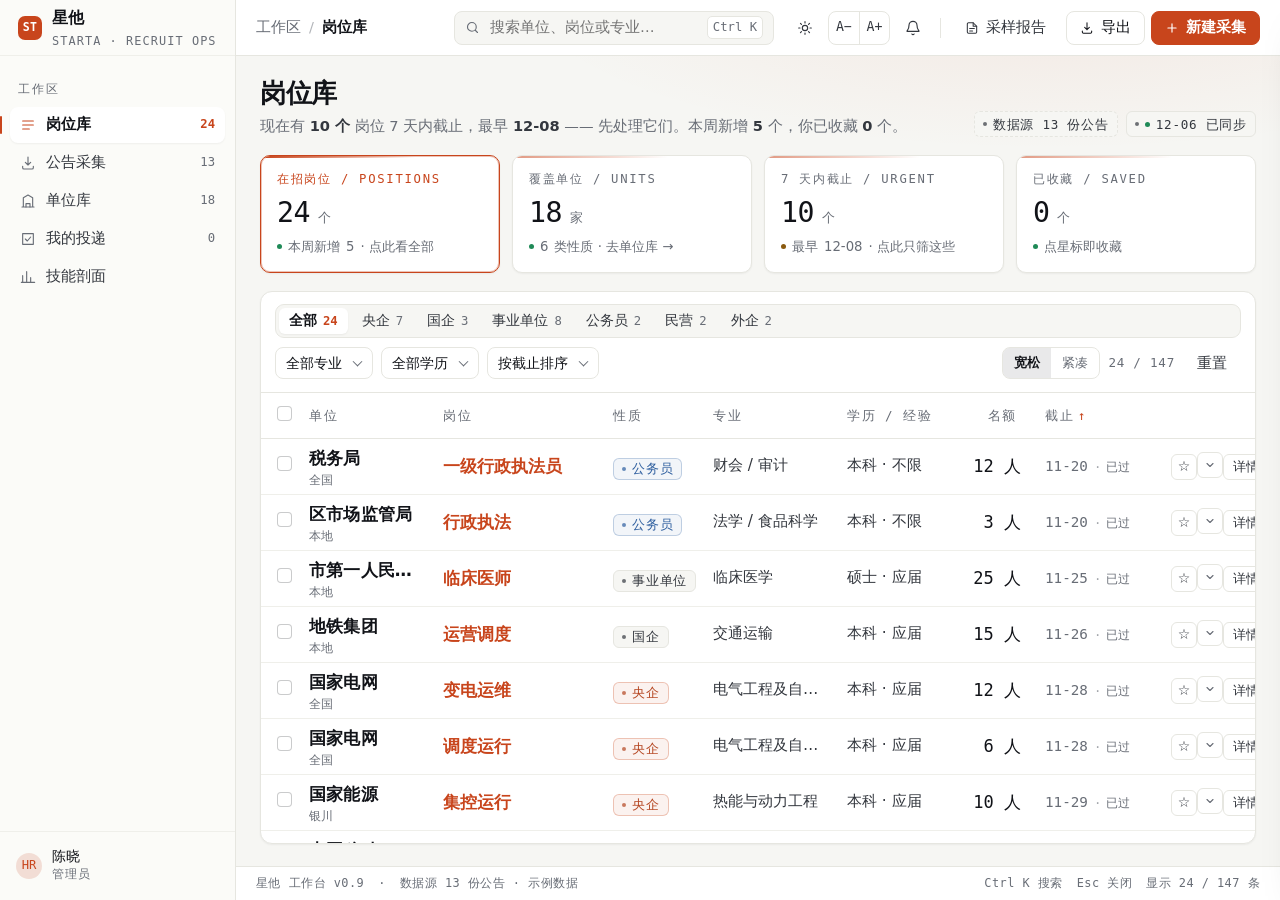
==== app/index.html @ 852e904a "修复入口：报告↔工作台互链、README 入口表与复现路径，重导 PDF" ====
<!doctype html>
<html lang="zh-CN" data-theme="light">
<head>
<meta charset="utf-8">
<meta name="viewport" content="width=device-width, initial-scale=1">
<title>星他 · 招聘工作台</title>
<link rel="stylesheet" href="assets/styles.css">
</head>
<body>
<div class="app">

  <!-- ============ 侧边栏 ============ -->
  <aside class="rail">
    <div class="logo">
      <span class="mark">ST</span>
      <div><b>星他</b><small>STARTA · RECRUIT OPS</small></div>
    </div>
    <div class="rail-scroll">
      <div class="rail-sec">工作区</div>
      <nav class="navi" aria-label="主导航">
        <a href="#" data-view="lib" data-nav="岗位库" aria-label="岗位库" aria-current="page"><svg width="16" height="16" viewBox="0 0 24 24" fill="none" stroke="currentColor" stroke-width="1.7" stroke-linecap="round" stroke-linejoin="round"><path d="M4 6h16M4 12h16M4 18h10"/></svg><span>岗位库</span><span class="ct" id="ctJobs">24</span></a>
        <a href="#" data-view="collect" data-nav="公告采集" aria-label="公告采集"><svg width="16" height="16" viewBox="0 0 24 24" fill="none" stroke="currentColor" stroke-width="1.7" stroke-linecap="round" stroke-linejoin="round"><path d="M12 3v12m0 0 4-4m-4 4-4-4"/><path d="M4 17v2a2 2 0 0 0 2 2h12a2 2 0 0 0 2-2v-2"/></svg><span>公告采集</span><span class="ct" id="ctNotices">13</span></a>
        <a href="#" data-view="units" data-nav="单位库" aria-label="单位库"><svg width="16" height="16" viewBox="0 0 24 24" fill="none" stroke="currentColor" stroke-width="1.7" stroke-linecap="round" stroke-linejoin="round"><path d="M3 21h18M5 21V7l7-4 7 4v14"/><path d="M9 21v-5h6v5"/></svg><span>单位库</span><span class="ct" id="ctUnits">18</span></a>
        <a href="#" data-view="mine" data-nav="我的投递" aria-label="我的投递"><svg width="16" height="16" viewBox="0 0 24 24" fill="none" stroke="currentColor" stroke-width="1.7" stroke-linecap="round" stroke-linejoin="round"><path d="M4 4h16v16H4z"/><path d="m8 12 3 3 5-6"/></svg><span>我的投递</span><span class="ct" id="ctMine">0</span></a>
        <a href="#" data-view="skill" data-nav="技能剖面" aria-label="技能剖面"><svg width="16" height="16" viewBox="0 0 24 24" fill="none" stroke="currentColor" stroke-width="1.7" stroke-linecap="round" stroke-linejoin="round"><path d="M4 20V10M10 20V4M16 20v-7M22 20H2"/></svg><span>技能剖面</span></a>
      </nav>
          </div>
    <div class="rail-foot">
      <div class="user">
        <span class="av">HR</span>
        <div><div class="nm">陈晓</div><div class="rl">管理员</div></div>
      </div>
    </div>
  </aside>

  <!-- ============ 顶栏 ============ -->
  <header class="topbar">
    <div class="crumb"><span>工作区</span><i>/</i><b>岗位库</b></div>
    <label class="search">
      <svg width="15" height="15" viewBox="0 0 24 24" fill="none" stroke="currentColor" stroke-width="1.8" stroke-linecap="round"><circle cx="11" cy="11" r="7"/><path d="m20 20-3.6-3.6"/></svg>
      <input id="q" type="search" placeholder="搜索单位、岗位或专业…" aria-label="搜索单位、岗位或专业" autocomplete="off">
      <kbd>Ctrl K</kbd>
    </label>
    <div class="actions">
      <button class="icobtn" id="themeBtn" aria-pressed="false" title="切换明暗" aria-label="切换明暗">
        <svg class="i-sun" width="16" height="16" viewBox="0 0 24 24" fill="none" stroke="currentColor" stroke-width="1.7" stroke-linecap="round"><circle cx="12" cy="12" r="4"/><path d="M12 2.5v2M12 19.5v2M2.5 12h2M19.5 12h2M5.2 5.2l1.5 1.5M17.3 17.3l1.5 1.5M18.8 5.2l-1.5 1.5M6.7 17.3l-1.5 1.5"/></svg>
      </button>
      <span class="fsgrp" role="group" aria-label="字号">
        <button class="icobtn" id="fsMinus" title="缩小字号" aria-label="缩小字号">A−</button>
        <button class="icobtn" id="fsPlus" title="放大字号" aria-label="放大字号">A+</button>
      </span>
      <button class="icobtn" id="bellBtn" title="通知（示例）" aria-label="通知">
        <svg width="16" height="16" viewBox="0 0 24 24" fill="none" stroke="currentColor" stroke-width="1.7" stroke-linecap="round" stroke-linejoin="round"><path d="M18 8a6 6 0 1 0-12 0c0 7-3 7-3 9h18c0-2-3-2-3-9"/><path d="M10.3 21a2 2 0 0 0 3.4 0"/></svg>
      </button>
      <span class="divider"></span>
      <a class="btn ghost report-link" href="https://mikuascendlog.com/position-strata/" target="_blank" rel="noopener" title="看线上采样报告">
        <svg width="14" height="14" viewBox="0 0 24 24" fill="none" stroke="currentColor" stroke-width="1.8" stroke-linecap="round" stroke-linejoin="round"><path d="M14 3H6a2 2 0 0 0-2 2v14a2 2 0 0 0 2 2h12a2 2 0 0 0 2-2V9z"/><path d="M14 3v6h6"/><path d="M8 13h8M8 17h5"/></svg>
        <span class="rl-full">采样报告</span>
      </a>
      <button class="btn" id="exportBtn"><svg width="14" height="14" viewBox="0 0 24 24" fill="none" stroke="currentColor" stroke-width="1.8" stroke-linecap="round" stroke-linejoin="round"><path d="M12 3v12m0 0 4-4m-4 4-4-4"/><path d="M4 17v2a2 2 0 0 0 2 2h12a2 2 0 0 0 2-2v-2"/></svg>导出</button>
      <button class="btn primary" id="newBtn"><svg width="14" height="14" viewBox="0 0 24 24" fill="none" stroke="currentColor" stroke-width="2" stroke-linecap="round"><path d="M12 5v14M5 12h14"/></svg>新建采集</button>
    </div>
  </header>

  <!-- ============ 主区 ============ -->
  <main class="main">
    <div class="page" id="view-lib">
      <div class="page-head">
        <div>
          <h1>岗位库</h1>
          <p class="sub">从 <b>13 份公告</b> 拆出的 <b>24 个在招岗位</b>，全库共 <b>147</b> 个，按单位性质、专业、学历分好类——找得到，才投得了。</p>
        </div>
        <div class="right">
          <span class="tag" style="height:26px;border-style:dashed">数据源 13 份公告</span>
          <span class="tag" style="height:26px"><span class="dot"></span>示例数据</span>
        </div>
      </div>

      <section class="kpis" aria-label="关键指标（可点，点了就筛）">
        <div class="kpi" role="button" tabindex="0" data-quick="all" aria-pressed="true" aria-label="全部在招岗位"><div class="lb">在招岗位 / POSITIONS</div><div class="v num"><span id="kpiOpen">24</span><i>个</i></div><div class="ft"><span class="dot"></span>本周新增 <span id="kpiWeekNew">5</span> · 点此看全部</div></div>
        <div class="kpi" role="button" tabindex="0" data-goview="units" aria-label="覆盖单位，跳转单位库"><div class="lb">覆盖单位 / UNITS</div><div class="v num"><span id="kpiUnits">18</span><i>家</i></div><div class="ft"><span class="dot"></span><span id="kpiTypes">6</span> 类性质 · 去单位库 →</div></div>
        <div class="kpi" role="button" tabindex="0" data-quick="urgent" aria-pressed="false" aria-label="只看 7 天内截止的岗位"><div class="lb">7 天内截止 / URGENT</div><div class="v num"><span id="kpiUrgent">3</span><i>个</i></div><div class="ft"><span class="dot warn"></span>最早 <span id="kpiEarliest">10-23</span> · 点此只筛这些</div></div>
        <div class="kpi" role="button" tabindex="0" data-quick="saved" aria-pressed="false" aria-label="只看已收藏的岗位"><div class="lb">已收藏 / SAVED</div><div class="v num"><span id="kpiSaved">0</span><i>个</i></div><div class="ft"><span class="dot"></span>点星标即收藏</div></div>
      </section>

      <section class="panel">
        <div class="toolbar">
          <div class="chips" id="typebar" role="group" aria-label="按单位性质筛选">
            <button class="chip" data-type="全部" aria-pressed="true">全部<span class="ct">24</span></button>
            <button class="chip" data-type="央企" aria-pressed="false">央企<span class="ct">7</span></button>
            <button class="chip" data-type="国企" aria-pressed="false">国企<span class="ct">3</span></button>
            <button class="chip" data-type="事业单位" aria-pressed="false">事业单位<span class="ct">8</span></button>
            <button class="chip" data-type="公务员" aria-pressed="false">公务员<span class="ct">2</span></button>
            <button class="chip" data-type="民营" aria-pressed="false">民营<span class="ct">2</span></button>
            <button class="chip" data-type="外企" aria-pressed="false">外企<span class="ct">2</span></button>
          </div>
          <span class="sel"><select id="major" aria-label="专业方向"></select></span>
          <span class="sel"><select id="edu" aria-label="学历"></select></span>
          <span class="sel"><select id="sort" aria-label="排序">
            <option value="due">按截止排序</option>
            <option value="n">按名额排序</option>
            <option value="unit">按单位排序</option>
          </select></span>
          <div class="sp"></div>
          <span class="density" role="group" aria-label="行密度">
            <button class="dbtn" data-den="loose" aria-pressed="true" title="宽松行高，读起来轻松">宽松</button>
            <button class="dbtn" data-den="tight" aria-pressed="false" title="一屏看更多">紧凑</button>
          </span>
          <span class="meta" id="count">24 / 147</span>
          <button class="btn ghost" id="resetBtn">重置</button>
        </div>

        <div class="bulkbar" id="bulkbar">
          <b id="bulkNum">0</b><span>条已选</span>
          <button class="btn ghost" id="saveSel">批量收藏</button>
          <button class="btn ghost" id="copySel">复制报名入口</button>
          <div class="sp"></div>
          <button class="btn ghost" id="clearSel">取消选择</button>
        </div>

        <div class="tablewrap">
          <table>
            <thead>
              <tr>
                <th style="width:36px"><input type="checkbox" id="checkAll" aria-label="全选"></th>
                <th>单位</th>
                <th style="width:170px">岗位</th>
                <th style="width:100px">性质</th>
                <th>专业</th>
                <th style="width:124px">学历 / 经验</th>
                <th style="width:74px;text-align:right" class="sortable" data-sort="n" tabindex="0" aria-label="按名额排序" aria-sort="none">名额<span class="srt" data-arrow="n"></span></th>
                <th style="width:116px" class="sortable" data-sort="due" tabindex="0" aria-label="按截止日期排序" aria-sort="ascending">截止<span class="srt" data-arrow="due"></span></th>
                <th style="width:132px"></th>
              </tr>
            </thead>
            <tbody id="rows"></tbody>
          </table>
        </div>
      </section>
    </div>

    <!-- ============ 视图二：公告采集 ============ -->
    <div class="page" id="view-collect" hidden>
      <div class="page-head">
        <div>
          <h1>公告采集</h1>
          <p class="sub">粘公告地址 → 抓附件 → 抽岗位表。<b>左选右看</b>，解析完的岗位直接进岗位库。</p>
        </div>
        <div class="right">
          <span class="tag" style="height:26px"><span class="dot"></span>抓取代理正常</span>
          <span class="tag" style="height:26px;border-style:dashed">13 来源 · 12 已解析</span>
        </div>
      </div>

      <div class="collect">
        <section class="panel clist" aria-label="公告来源">
          <div class="toolbar crawlbar">
            <input id="curl" class="urlin" placeholder="粘贴公告地址 https://…" aria-label="公告地址" autocomplete="off">
            <button class="btn primary" id="crawlBtn">采集</button>
          </div>
          <div class="toolbar findbar">
            <label class="search" style="flex:1">
              <svg width="15" height="15" viewBox="0 0 24 24" fill="none" stroke="currentColor" stroke-width="1.8" stroke-linecap="round"><circle cx="11" cy="11" r="7"/><path d="m20 20-3.6-3.6"/></svg>
              <input id="cq" type="search" placeholder="搜索标题或单位…" aria-label="搜索标题或单位" autocomplete="off">
            </label>
            <span class="meta" id="cCount" aria-live="polite">13</span>
          </div>
          <div class="citems" id="citems" role="listbox" aria-label="公告列表"></div>
        </section>

        <section class="panel cinfo" id="cinfo" aria-label="公告详情"></section>
      </div>
    </div>
    <div class="page" id="view-units" hidden>
      <div class="page-head">
        <div>
          <h1>单位库</h1>
          <p class="lede">按单位聚合：一家单位几条在招、什么性质、最新截止。点单位看它的全部岗位。</p>
        </div>
      </div>
      <div class="panel">
        <div class="toolbar">
          <div class="chips" id="unitchips" role="group" aria-label="按性质筛选单位"></div>
          <span class="grow"></span>
          <span class="tnums"><b id="uCount">0</b> 家</span>
        </div>
        <div class="tablewrap"><div class="table u"><div class="thead" id="uhead"></div><div class="rows" id="urows"></div></div></div>
      </div>
    </div>

    <div class="page" id="view-mine" hidden>
      <div class="page-head">
        <div>
          <h1>我的投递</h1>
          <p class="lede">不是收藏夹，是跟进清单——每条岗位标到「已投 / 笔试 / 面试 / 结果」，并记下最后一次改动是哪天。</p>
        </div>
        <div class="head-side">
          <button class="btn" id="mineExport">导出投递清单</button>
        </div>
      </div>
      <div class="funnel" id="mfunnel" role="group" aria-label="按投递阶段筛选" hidden></div>
      <div class="panel">
        <div class="tablewrap"><div class="table m"><div class="thead" id="mhead"></div><div class="rows" id="mrows"></div></div></div>
      </div>
    </div>

    <div class="page" id="view-skill" hidden>
      <div class="page-head">
        <div>
          <h1>技能剖面</h1>
          <p class="lede">当前库里的要求在哪儿扎堆、在哪儿断掉。数字由岗位表现算，改数据就会变。</p>
        </div>
      </div>
      <div class="panel">
        <div class="skillwrap"><div class="chips sk-types" id="skillTypes" role="group" aria-label="按单位性质切分技能口径"></div><div id="skillBars"></div></div>
      </div>
    </div>

  </main>

  <!-- ============ 状态栏 ============ -->
  <footer class="statusbar">
    <span>星他 工作台 v0.9</span>
    <span class="hideSm">·</span>
    <span id="statusMeta">数据源 13 份公告 · 示例数据</span>
    <a class="report-link-sm" href="https://mikuascendlog.com/position-strata/" target="_blank" rel="noopener">采样报告 ↗</a>
    <span class="sp"></span>
    <span class="hideSm">Ctrl K 搜索</span>
    <span class="hideSm">Esc 关闭</span>
    <span id="statusCount" role="status" aria-live="polite" aria-atomic="true">显示 24 / 147 条</span>
  </footer>
</div>

<!-- ============ 详情抽屉 ============ -->

<div class="scrim" id="scrim"></div>
<aside class="drawer" id="drawer" aria-hidden="true" aria-label="岗位详情" inert>
  <div class="drawer-hd">
    <div>
      <h2 id="dwRole">岗位</h2>
      <div class="sub"><span id="dwUnit">单位</span><span class="tag" id="dwType">类型</span></div>
    </div>
    <button class="icobtn x" id="dwClose" aria-label="关闭">
      <svg width="16" height="16" viewBox="0 0 24 24" fill="none" stroke="currentColor" stroke-width="1.8" stroke-linecap="round"><path d="m6 6 12 12M18 6 6 18"/></svg>
    </button>
  </div>
  <div class="drawer-bd">
    <dl class="kv" id="dwKv"></dl>
    <div class="sect">
      <h3>要求摘要</h3>
      <p id="dwDesc"></p>
    </div>
    <div class="sect">
      <h3>投递进度</h3>
      <div class="stchips" id="dwStages" role="group" aria-label="设置投递进度"></div>
      <p class="st-note" id="dwStageNote"></p>
    </div>
    <div class="sect">
      <h3>报名窗口</h3>
      <div class="meter"><i id="dwMeter" style="width:0%"></i></div>
      <div class="meter-lb"><span id="dwAxis">距截止日</span><span id="dwPct">—</span></div>
    </div>
  </div>
  <div class="drawer-ft">
    <button class="btn" id="dwSave">收藏</button>
    <button class="btn primary" id="dwGo">前往报名</button>
  </div>
</aside>

<div class="toast" id="toast" role="status" aria-live="polite"></div>

<script src="assets/data.js"></script>
<script src="assets/app.js"></script>
</body>
</html>
---- app/assets/styles.css ----
:root{
    --fs:16px;
    --bg:#F6F6F3; --panel:#FFFFFF; --rail:#FBFBF8; --ink:#111318; --ink2:#33373E;
    /* 对 #FFF 5.2:1、对 --bg 4.8:1，满足 AA ≥4.5:1 */
    --muted:#686D76; --line:#E6E6E0; --line2:#EFEFEA;
    --accent:#C8451C; --accent-soft:rgba(200,69,28,.08); --accent-line:rgba(200,69,28,.32);
    --ok:#1F8A57; --warn:#8A5A0F;   /* warn 对 #FFF 5.9:1、对 --bg 5.5:1，小字也达标 */
    --mono:"IBM Plex Mono","JetBrains Mono",Consolas,"SF Mono",monospace;
    --sans:"Inter","PingFang SC","Microsoft YaHei",system-ui,sans-serif;
    --sh1:0 1px 2px rgba(17,19,24,.05);
    --sh2:0 18px 40px -22px rgba(17,19,24,.34);
    --r:10px;
    color-scheme:light;
  }
  html[data-theme="dark"]{
    --bg:#0B0D10; --panel:#12151A; --rail:#0E1114; --ink:#EDECE7; --ink2:#C6C8CE;
    --muted:#8A9099; --line:#23272E; --line2:#1B1F25;
    --accent:#F0653B; --accent-soft:rgba(240,101,59,.10); --accent-line:rgba(240,101,59,.34);
    --ok:#4FBE8C; --warn:#E0A34F;
    --sh1:0 1px 2px rgba(0,0,0,.5);
    --sh2:0 24px 50px -24px rgba(0,0,0,.8);
    color-scheme:dark;
  }
  *,*::before,*::after{box-sizing:border-box}
  html{font-size:var(--fs);-webkit-text-size-adjust:100%}
  body{
    margin:0;background:var(--bg);color:var(--ink);
    font-family:var(--sans);font-size:1rem;line-height:1.55;
    -webkit-font-smoothing:antialiased;
  }
  h1,h2,h3,h4,p{margin:0}
  button,input,select{font:inherit;color:inherit}
  button{background:none;border:0;cursor:pointer}
  a{color:inherit;text-decoration:none}
  ul{margin:0;padding:0;list-style:none}
  /* 键盘焦点：全局统一可见，不允许只写 outline:none */
  :focus-visible{outline:2px solid var(--accent);outline-offset:2px;border-radius:6px}
  button:focus-visible,a:focus-visible,select:focus-visible,
  .btn:focus-visible,.icobtn:focus-visible,.chip:focus-visible,.dbtn:focus-visible,
  .go:focus-visible,.expbtn:focus-visible,.citem:focus-visible,.ucard:focus-visible,
  .navi a:focus-visible,.mrel button:focus-visible,.fold:focus-visible{
    outline:2px solid var(--accent);outline-offset:2px;
  }
  /* 行：焦点环画在内侧，避免被容器 overflow 裁掉 */
  tbody tr:focus-visible,.table .row:focus-visible{outline:2px solid var(--accent);outline-offset:-2px;border-radius:8px}
  /* 输入框：搜索框在 label 内，给自身也留一圈可见焦点 */
  .search input:focus-visible,.urlin:focus-visible{outline:2px solid var(--accent);outline-offset:1px;border-radius:6px}
  input[type="checkbox"]:focus-visible{outline:2px solid var(--accent);outline-offset:2px}
  ::selection{background:var(--accent);color:#fff}
  .num{font-family:var(--mono);font-variant-numeric:tabular-nums}

  /* ---------------- app frame ---------------- */
  .app{
    display:grid;grid-template-columns:236px minmax(0,1fr);
    grid-template-rows:56px minmax(0,1fr) 34px;height:100vh;
  }
  .app > .rail{grid-row:1 / span 3;grid-column:1}
  .app > .topbar{grid-row:1;grid-column:2}
  .app > .main{grid-row:2;grid-column:2}
  .app > .statusbar{grid-row:3;grid-column:2}

  /* ---------------- rail ---------------- */
  .rail{
    background:var(--rail);border-right:1px solid var(--line);
    display:flex;flex-direction:column;min-height:0;
  }
  .logo{display:flex;align-items:center;gap:10px;height:56px;padding:0 18px;border-bottom:1px solid var(--line2);flex:none}
  .logo .mark{
    width:24px;height:24px;border-radius:7px;background:var(--accent);color:#fff;
    display:grid;place-items:center;font-family:var(--mono);font-size:.68rem;font-weight:700;letter-spacing:.02em;flex:none;
  }
  .logo b{font-size:.94rem;letter-spacing:.02em}
  .logo small{display:block;font-family:var(--mono);font-size:.7rem;letter-spacing:.09em;white-space:nowrap;color:var(--muted);margin-top:1px}
  .rail-scroll{overflow:auto;padding:14px 10px;flex:1;min-height:0}
  .rail-sec{font-family:var(--mono);font-size:.66rem;letter-spacing:.16em;color:var(--muted);padding:10px 8px 8px}
  .navi{display:flex;flex-direction:column;gap:2px}
  .navi a{
    display:flex;align-items:center;gap:10px;height:36px;padding:0 10px;border-radius:8px;
    color:var(--ink2);font-size:.9rem;transition:background .15s,color .15s;position:relative;
  }
  .navi a svg{flex:none;color:var(--muted);transition:color .15s}
  .navi a:hover{background:color-mix(in srgb,var(--ink) 4%,transparent)}
  .navi a[aria-current="page"]{background:var(--panel);color:var(--ink);box-shadow:var(--sh1);font-weight:600}
  .navi a[aria-current="page"] svg{color:var(--accent)}
  .navi a[aria-current="page"]::before{
    content:"";position:absolute;left:-10px;top:9px;bottom:9px;width:2px;border-radius:2px;background:var(--accent);
  }
  .navi .ct{margin-left:auto;font-family:var(--mono);font-size:.72rem;color:var(--muted)}
  .navi a[aria-current="page"] .ct{color:var(--accent)}
  .rail-foot{border-top:1px solid var(--line2);padding:10px;flex:none}
  .user{display:flex;align-items:center;gap:10px;padding:6px;border-radius:8px}
  .user .av{width:26px;height:26px;border-radius:50%;background:color-mix(in srgb,var(--accent) 16%,transparent);color:var(--accent);display:grid;place-items:center;font-family:var(--mono);font-size:.72rem;flex:none}
  .user .nm{font-size:.85rem;line-height:1.2}
  .user .rl{font-family:var(--mono);font-size:.72rem;color:var(--muted);letter-spacing:.1em}

  /* ---------------- topbar ---------------- */
  .topbar{
    display:flex;align-items:center;gap:14px;padding:0 20px;
    background:var(--panel);border-bottom:1px solid var(--line);position:relative;z-index:20;
  }
  .crumb{display:flex;align-items:center;gap:8px;font-size:.86rem;color:var(--muted);white-space:nowrap}
  .crumb b{color:var(--ink);font-weight:600}
  .crumb i{font-style:normal;opacity:.5}
  .search{
    margin-left:auto;display:flex;align-items:center;gap:8px;height:34px;padding:0 10px;
    border:1px solid var(--line);border-radius:8px;background:var(--bg);min-width:240px;max-width:340px;flex:0 1 320px;
    transition:border-color .15s,box-shadow .15s,background .15s;
  }
  .search:focus-within{background:var(--panel);border-color:var(--accent-line);box-shadow:0 0 0 3px var(--accent-soft)}
  .search svg{color:var(--muted);flex:none}
  .search input{flex:1;min-width:0;border:0;background:none;outline:none;font-size:.86rem}
  /* 键盘焦点由 :focus-visible 单独给环，鼠标点击靠 .search:focus-within 的描边提示 */
  .search kbd{
    font-family:var(--mono);font-size:.66rem;color:var(--muted);border:1px solid var(--line);
    border-radius:5px;padding:1px 5px;background:var(--panel);
  }
  .actions{display:flex;align-items:center;gap:6px;flex:none}
  .icobtn{
    width:34px;height:34px;display:grid;place-items:center;border-radius:8px;color:var(--ink2);
    border:1px solid transparent;transition:background .15s,border-color .15s;
  }
  .icobtn:hover{background:color-mix(in srgb,var(--ink) 5%,transparent);border-color:var(--line)}
  .icobtn[aria-pressed="true"]{color:var(--accent);background:var(--accent-soft);border-color:var(--accent-line)}
  /* 字号两档按钮：贴成一个组，等宽、字号小，避免抢视觉 */
  .fsgrp{display:flex;align-items:center;gap:0;border:1px solid var(--line);border-radius:8px;overflow:hidden}
  .fsgrp .icobtn{width:30px;height:32px;border:0;border-radius:0;font-family:var(--mono);
    font-size:.78rem;letter-spacing:0;color:var(--ink2)}
  .fsgrp .icobtn + .icobtn{border-left:1px solid var(--line)}
  .fsgrp .icobtn:disabled{opacity:.38;cursor:not-allowed}
  .fsgrp .icobtn:disabled:hover{background:transparent;border-color:transparent}
  .divider{width:1px;height:20px;background:var(--line);margin:0 4px}
  .btn{
    display:inline-flex;align-items:center;gap:7px;height:34px;padding:0 13px;border-radius:8px;
    border:1px solid var(--line);background:var(--panel);font-size:.86rem;transition:background .15s,border-color .15s,transform .1s;
  }
  .btn:hover{background:color-mix(in srgb,var(--ink) 4%,transparent);border-color:color-mix(in srgb,var(--ink) 16%,var(--line))}
  .btn:active{transform:translateY(1px)}
  .btn.primary{background:var(--accent);border-color:var(--accent);color:#fff;font-weight:600}
  .btn.primary:hover{background:color-mix(in srgb,var(--accent) 88%,#000)}
  /* 深色主题的 accent 更亮：白字只有 3.17:1，改用深墨字保证 ≥4.5:1
     #F0653B 上的 #241008 ≈5.7:1，hover 压深后仍有 ≈4.5:1 */
  html[data-theme="dark"] .btn.primary,
  html[data-theme="dark"] .btn.primary:hover{color:#241008}
  .btn.ghost{border-color:transparent;background:none;color:var(--ink2)}
  .btn.ghost:hover{background:color-mix(in srgb,var(--ink) 5%,transparent)}
  .btn[disabled]{opacity:.45;pointer-events:none}

  /* 作品互链：桌面放顶栏，窄屏收进状态栏 */
  .report-link{text-decoration:none}
  .report-link .rl-full{white-space:nowrap}
  .report-link-sm{display:none;color:var(--ink2);font-size:.72rem;border-bottom:1px solid var(--line);padding-bottom:1px;white-space:nowrap}
  .report-link-sm:hover{color:var(--accent);border-color:var(--accent-line)}
  @media (max-width:680px){
    .report-link{display:none}
    .report-link-sm{display:inline}
  }

  /* ---------------- main ---------------- */
  .main{overflow:auto;padding:22px 24px 22px;position:relative;min-height:0;display:flex;flex-direction:column}
  .main::before{
    content:"";position:absolute;inset:0;pointer-events:none;z-index:0;
    background:
      radial-gradient(760px 220px at 78% -60px, var(--accent-soft), transparent 70%);
  }
  .main > *{position:relative;z-index:1}
  .page{width:100%;max-width:1600px;margin:0 auto;display:flex;flex-direction:column;flex:1;min-height:0}
  .page[hidden]{display:none!important}

  .page-head{display:flex;align-items:flex-end;gap:16px;flex-wrap:wrap;margin-bottom:18px}
  .page-head h1{font-size:1.5rem;letter-spacing:-.01em;line-height:1.2}
  .page-head .sub{font-size:.86rem;color:var(--muted);margin-top:6px}
  .page-head .sub b{color:var(--ink2);font-weight:600}
  .page-head .right{margin-left:auto;display:flex;align-items:center;gap:8px}

  .kpis{display:grid;grid-template-columns:repeat(4,minmax(0,1fr));gap:12px;margin-bottom:18px}
  .kpi{
    background:var(--panel);border:1px solid var(--line);border-radius:var(--r);
    padding:14px 16px 15px;box-shadow:var(--sh1);position:relative;overflow:hidden;
  }
  .kpi::after{content:"";position:absolute;left:0;right:0;top:0;height:2px;background:linear-gradient(90deg,var(--accent),transparent 65%);opacity:.55}
  .kpi[role="button"]{cursor:pointer;transition:border-color .15s,box-shadow .15s}
  .kpi[role="button"]:hover{border-color:var(--accent-line)}
  .kpi[role="button"][aria-pressed="true"]{border-color:var(--accent);box-shadow:inset 0 0 0 1px var(--accent-line),var(--sh1)}
  .kpi[role="button"][aria-pressed="true"] .lb{color:var(--accent)}
  .kpi[role="button"][aria-pressed="true"]::after{opacity:1}
  .kpi .lb{font-family:var(--mono);font-size:.66rem;letter-spacing:.14em;color:var(--muted)}
  .kpi .v{font-family:var(--mono);font-size:1.66rem;line-height:1.15;margin-top:8px;letter-spacing:-.02em;display:flex;align-items:baseline;gap:8px}
  .kpi .v i{font-style:normal;font-size:.72rem;color:var(--muted);letter-spacing:.04em}
  .kpi .ft{font-size:.78rem;color:var(--muted);margin-top:7px;display:flex;align-items:center;gap:6px;white-space:nowrap;overflow:hidden;text-overflow:ellipsis}
  .dot{width:5px;height:5px;border-radius:50%;background:var(--ok);flex:none}
  .dot.warn{background:var(--warn)}

  .panel{
    background:var(--panel);border:1px solid var(--line);border-radius:12px;box-shadow:var(--sh1);
    overflow:hidden;display:flex;flex-direction:column;min-height:300px;flex:1;
  }
  .toolbar,.bulkbar{flex:none}
  .toolbar{display:flex;align-items:center;gap:8px;flex-wrap:wrap;padding:12px 14px;border-bottom:1px solid var(--line)}
  .chips{display:flex;gap:4px;padding:3px;border-radius:9px;background:var(--bg);border:1px solid var(--line);flex-wrap:wrap}
  .chip{
    height:26px;padding:0 10px;border-radius:6px;font-size:.82rem;color:var(--ink2);
    display:inline-flex;align-items:center;gap:6px;transition:background .15s,color .15s;
  }
  .chip:hover{background:color-mix(in srgb,var(--ink) 5%,transparent)}
  .chip[aria-pressed="true"]{background:var(--panel);color:var(--ink);font-weight:600;box-shadow:var(--sh1)}
  .chip .ct{font-family:var(--mono);font-size:.72rem;color:var(--muted)}
  .chip[aria-pressed="true"] .ct{color:var(--accent)}
  .sel{position:relative}
  .sel select{
    appearance:none;-webkit-appearance:none;height:32px;padding:0 30px 0 10px;border:1px solid var(--line);
    border-radius:8px;background:var(--panel);font-size:.84rem;cursor:pointer;
  }
  .sel::after{content:"";position:absolute;right:12px;top:50%;width:7px;height:7px;border-right:1.4px solid var(--muted);border-bottom:1.4px solid var(--muted);transform:translateY(-70%) rotate(45deg);pointer-events:none}
  .toolbar .sp{margin-left:auto}
  .toolbar .meta{font-family:var(--mono);font-size:.7rem;color:var(--muted);letter-spacing:.06em}

  .bulkbar{
    display:none;align-items:center;gap:10px;padding:10px 14px;border-bottom:1px solid var(--accent-line);
    background:var(--accent-soft);font-size:.84rem;
  }
  .bulkbar.on{display:flex}
  .bulkbar b{font-family:var(--mono);color:var(--accent);font-weight:600}

  .tablewrap{overflow:auto;min-height:0;flex:1}
  .page-head,.kpis{flex:none}
  table{width:100%;border-collapse:separate;border-spacing:0;min-width:1020px;table-layout:fixed}
  thead th{
    position:sticky;top:0;z-index:2;background:var(--panel);
    font-family:var(--mono);font-size:.74rem;font-weight:400;letter-spacing:.12em;color:var(--muted);
    text-align:left;padding:10px 12px;border-bottom:1px solid var(--line);white-space:nowrap;
  }
  thead th.sortable{cursor:pointer;user-select:none}
  thead th.sortable:hover{color:var(--ink2)}
  thead th .srt{color:var(--accent);margin-left:4px}
  tbody td{padding:0 12px;border-bottom:1px solid var(--line2);height:46px;vertical-align:middle}
  tbody tr{transition:background .12s}
  tbody tr:hover{background:color-mix(in srgb,var(--ink) 3%,transparent)}
  tbody tr.selected{background:var(--accent-soft)}
  tbody tr.selected td:first-child{box-shadow:inset 2px 0 0 var(--accent)}
  td.c-unit{font-weight:600;letter-spacing:.01em;white-space:nowrap;overflow:hidden;text-overflow:ellipsis}
  td.c-unit small{display:block;font-weight:400;font-size:.72rem;color:var(--muted);margin-top:1px}
  td.c-city{color:var(--muted);font-size:.86rem;white-space:nowrap}
  td.c-edu{font-size:.88rem;white-space:nowrap}
  td.c-role{color:var(--accent);font-weight:600;white-space:nowrap}
  td.c-major{color:var(--ink2);font-size:.9rem;max-width:230px;overflow:hidden;text-overflow:ellipsis;white-space:nowrap}
  td.c-dim{font-size:.9rem;color:var(--ink2);white-space:nowrap}
  td.c-num{font-family:var(--mono);text-align:right;font-variant-numeric:tabular-nums;white-space:nowrap}
  td.c-due{font-family:var(--mono);font-size:.84rem;color:var(--ink2);white-space:nowrap}
  td.c-due.soon{color:var(--warn)}
  td.c-due small,.c-due small{font-family:var(--mono);font-size:.72rem;color:var(--muted);margin-left:6px;letter-spacing:0}
  td.c-due small::before,.c-due small::before{content:"·";margin-right:5px;opacity:.6}
  td.c-due.soon small{color:var(--warn);font-weight:600}
  td.c-due.expired{color:var(--muted)}
  td.c-due.expired small{color:var(--muted);text-decoration:none}
  td.c-op{text-align:right;white-space:nowrap}
  .tag{
    display:inline-flex;align-items:center;gap:6px;height:22px;padding:0 8px;border-radius:6px;
    font-family:var(--mono);font-size:.68rem;letter-spacing:.06em;white-space:nowrap;
    border:1px solid var(--line);color:var(--ink2);background:var(--bg);
  }
  .tag::before{content:"";width:4px;height:4px;border-radius:50%;background:currentColor;opacity:.7}
  .tag[data-t="央企"]{color:#B4441F;border-color:rgba(200,69,28,.28);background:rgba(200,69,28,.07)}
  html[data-theme="dark"] .tag[data-t="央企"]{color:#F0805A;border-color:rgba(240,101,59,.3);background:rgba(240,101,59,.1)}
  .tag[data-t="公务员"]{color:#2C5D9E;border-color:rgba(44,93,158,.26);background:rgba(44,93,158,.06)}
  html[data-theme="dark"] .tag[data-t="公务员"]{color:#88AEE0;border-color:rgba(136,174,224,.28);background:rgba(136,174,224,.1)}
  .tag[data-t="外企"]{color:#5A4C8C;border-color:rgba(90,76,140,.24);background:rgba(90,76,140,.06)}
  html[data-theme="dark"] .tag[data-t="外企"]{color:#AFA0DD;border-color:rgba(175,160,221,.26);background:rgba(175,160,221,.1)}
  .go{
    display:inline-flex;align-items:center;gap:5px;height:26px;padding:0 9px;border-radius:6px;
    font-size:.78rem;color:var(--ink2);border:1px solid var(--line);
  }
  .go:hover{border-color:var(--accent-line);color:var(--accent);background:var(--accent-soft)}
  .go.star{width:26px;padding:0;justify-content:center;font-size:.82rem;line-height:1}
  .go.star[aria-pressed="true"]{color:var(--accent);border-color:var(--accent-line);background:var(--accent-soft)}
  td.c-op .go + .go{margin-left:5px}

  /* 标注字号统一（16px 基准，最小约 12px） */
  .kpi .lb,.rail-sec,.search kbd,.chip .ct{font-size:.72rem}
  thead th,.tag,.statusbar,.c-unit small,.sect h3,.kv dt,.meter-lb,.toolbar .meta,.kpi .v i{font-size:.74rem}
  .empty{padding:52px 20px;text-align:center;color:var(--muted)}
  .empty b{display:block;color:var(--ink2);font-size:.95rem;margin-bottom:6px}

  input[type="checkbox"]{
    appearance:none;-webkit-appearance:none;width:15px;height:15px;border-radius:4px;
    border:1px solid color-mix(in srgb,var(--ink) 22%,transparent);background:var(--panel);
    display:inline-grid;place-items:center;cursor:pointer;transition:background .12s,border-color .12s;vertical-align:-2px;
  }
  input[type="checkbox"]:hover{border-color:var(--accent)}
  input[type="checkbox"]:checked{background:var(--accent);border-color:var(--accent)}
  input[type="checkbox"]:checked::after{content:"";width:8px;height:4px;border-left:2px solid #fff;border-bottom:2px solid #fff;transform:translateY(-1px) rotate(-45deg)}

  /* ---------------- statusbar ---------------- */
  .statusbar{
    display:flex;align-items:center;gap:14px;padding:0 20px;
    background:var(--panel);border-top:1px solid var(--line);
    font-family:var(--mono);font-size:.7rem;letter-spacing:.04em;color:var(--muted);white-space:nowrap;overflow:hidden;
  }
  .statusbar .sp{margin-left:auto}
  .statusbar kbd{border:1px solid var(--line);border-radius:4px;padding:0 4px;font-family:inherit;font-size:.66rem;color:var(--ink2)}

  /* ---------------- drawer ---------------- */
  .scrim{
    position:fixed;inset:0;background:rgba(12,14,18,.28);opacity:0;pointer-events:none;
    transition:opacity .22s;z-index:40;backdrop-filter:blur(1.5px);
  }
  .scrim.on{opacity:1;pointer-events:auto}
  .drawer{
    position:fixed;top:0;right:0;bottom:0;width:440px;max-width:92vw;background:var(--panel);
    border-left:1px solid var(--line);box-shadow:var(--sh2);z-index:41;
    transform:translateX(102%);transition:transform .26s cubic-bezier(.22,.61,.36,1);
    display:flex;flex-direction:column;
  }
  .drawer.on{transform:none}
  .drawer-hd{padding:18px 20px 14px;border-bottom:1px solid var(--line);display:flex;gap:12px;align-items:flex-start}
  .drawer-hd h2{font-size:1.12rem;letter-spacing:-.01em}
  .drawer-hd .sub{font-size:.84rem;color:var(--muted);margin-top:4px;display:flex;align-items:center;gap:8px;flex-wrap:wrap}
  .drawer-hd .x{margin-left:auto;flex:none}
  .drawer-bd{overflow:auto;padding:16px 20px 24px;flex:1;min-height:0}
  .drawer-ft{border-top:1px solid var(--line);padding:12px 20px;display:flex;gap:8px}
  .drawer-ft .btn{flex:1;justify-content:center}
  .kv{display:grid;grid-template-columns:88px minmax(0,1fr);gap:10px 14px;font-size:.87rem;padding:14px;border:1px solid var(--line);border-radius:10px;background:var(--bg)}
  .kv dt{font-family:var(--mono);font-size:.68rem;letter-spacing:.1em;color:var(--muted);padding-top:3px}
  .kv dd{color:var(--ink2)}
  .sect{margin-top:20px}
  .sect h3{font-family:var(--mono);font-size:.68rem;letter-spacing:.14em;color:var(--muted);margin-bottom:10px}
  .sect p{font-size:.9rem;line-height:1.85;color:var(--ink2)}
  .sect p + p{margin-top:8px}
  .meter{height:6px;border-radius:6px;background:var(--line2);overflow:hidden;margin-top:8px}
  .meter i{display:block;height:100%;background:var(--accent);border-radius:6px}
  .meter-lb{display:flex;justify-content:space-between;font-family:var(--mono);font-size:.7rem;color:var(--muted);margin-top:8px}

  /* ---------------- toast ---------------- */
  .toast{
    position:fixed;left:50%;bottom:52px;transform:translate(-50%,16px);z-index:60;
    background:var(--ink);color:var(--bg);padding:9px 16px;border-radius:9px;font-size:.85rem;
    opacity:0;pointer-events:none;transition:opacity .2s,transform .2s;box-shadow:var(--sh2);
  }
  .toast.on{opacity:1;transform:translate(-50%,0)}

  /* ---------------- 密度 ---------------- */
  .density{display:inline-flex;border:1px solid var(--line);border-radius:8px;overflow:hidden}
  .dbtn{border:0;background:transparent;font:inherit;font-size:.78rem;color:var(--muted);
        padding:0 11px;height:30px;cursor:pointer;transition:background .15s,color .15s}
  .dbtn:hover{color:var(--ink)}
  .dbtn[aria-pressed="true"]{background:color-mix(in srgb,var(--ink) 9%,transparent);color:var(--ink);font-weight:600}
  html[data-density="loose"] tbody td{height:56px}
  /* 紧凑密度正文下限：.94rem ≈ 15.04px，不再掉到 14px 以下 */
  html[data-density="tight"] tbody td{height:36px;font-size:.94rem}
  html[data-density="tight"] .table .row{height:38px;font-size:.94rem}
  html[data-density="tight"] .table .row .c-city,
  html[data-density="tight"] .table .row .c-major,
  html[data-density="tight"] .table .row .c-dim,
  html[data-density="tight"] .table .row .c-due,
  html[data-density="tight"] .table .row .c-role{font-size:.92rem}
  html[data-density="tight"] thead th{padding:7px 12px}
  html[data-density="tight"] .kpi{padding:12px 14px}
  html[data-density="tight"] .kpi .v{font-size:24px}
  html[data-density="tight"] .exp-in{padding:10px 18px 12px 58px}

  /* ---------------- 行内展开 ---------------- */
  tr.exp > td{padding:0;background:color-mix(in srgb,var(--accent) 4%,transparent)}
  .exp-in{display:grid;grid-template-columns:minmax(0,1fr) 300px;gap:28px;padding:15px 18px 17px 58px}
  .exp-desc{font-size:.9rem;line-height:1.75;color:var(--ink2)}
  .exp-actions{display:flex;gap:8px;margin-top:12px;flex-wrap:wrap}
  .exp-side{display:flex;flex-direction:column;gap:10px;font-size:.84rem;color:var(--ink2)}
  .exp-side .k{font-family:var(--mono);font-size:.72rem;letter-spacing:.12em;color:var(--muted);margin-bottom:3px}
  .exp-side b{font-weight:600;color:var(--ink)}
  .expbtn{display:inline-grid;place-items:center;width:26px;height:26px;border-radius:6px;border:1px solid var(--line);
          background:transparent;color:var(--muted);cursor:pointer;transition:.15s}
  .expbtn:hover{color:var(--ink);background:color-mix(in srgb,var(--ink) 5%,transparent)}
  .expbtn svg{transition:transform .18s}
  .expbtn[aria-expanded="true"]{color:var(--accent);border-color:color-mix(in srgb,var(--accent) 35%,transparent)}
  .expbtn[aria-expanded="true"] svg{transform:rotate(180deg)}

  /* ---------------- 采集双栏 ---------------- */
  .collect{display:grid;grid-template-columns:390px minmax(0,1fr);gap:16px;flex:1;min-height:0}
  .collect .panel{min-height:0}
  .clist{display:flex;flex-direction:column}
  .crawlbar{padding:10px 12px;gap:8px;border-bottom:1px solid var(--line2)}
  .findbar{padding:8px 12px;gap:10px;border-bottom:1px solid var(--line2)}
  .urlin{flex:1;min-width:0;height:32px;padding:0 10px;border:1px solid var(--line);border-radius:7px;
         background:transparent;color:inherit;font-family:var(--mono);font-size:.76rem}
  .urlin::placeholder{color:var(--muted)}
  .urlin:focus{border-color:color-mix(in srgb,var(--accent) 45%,transparent)}
  .urlin:focus:not(:focus-visible){outline:none}
  .citems{overflow:auto;flex:1;min-height:0}
  .citem{display:block;width:100%;text-align:left;background:none;border:0;
         border-bottom:1px solid var(--line2);border-left:2px solid transparent;
         padding:12px 14px;cursor:pointer;font-family:inherit;color:inherit}
  .citem:hover{background:color-mix(in srgb,var(--ink) 3.5%,transparent)}
  .citem[aria-current="true"]{background:var(--panel);border-left-color:var(--accent)}
  .citem .t{font-size:.9rem;font-weight:600;line-height:1.45}
  .citem .m{display:flex;gap:10px;align-items:center;margin-top:6px;
            font-family:var(--mono);font-size:.72rem;color:var(--muted)}
  .cinfo{padding:18px 22px 20px;overflow:auto;flex:1;min-width:0;min-height:0;display:flex;flex-direction:column}
  .cinfo h2{font-size:1.08rem;line-height:1.5;letter-spacing:.01em;padding-right:40px}
  .cinfo .src{font-family:var(--mono);font-size:.74rem;color:var(--muted);margin-top:8px;word-break:break-all}
  .cinfo .sec{margin-top:22px}
  .cinfo .sec>h3{font-family:var(--mono);font-size:.72rem;letter-spacing:.14em;color:var(--muted);margin-bottom:10px}
  .dl{display:grid;grid-template-columns:repeat(3,minmax(0,1fr));gap:12px}
  .dl div{border:1px solid var(--line2);border-radius:9px;padding:10px 12px}
  .dl .k{font-family:var(--mono);font-size:.7rem;color:var(--muted);letter-spacing:.1em}
  .dl .v{font-size:.92rem;font-weight:600;margin-top:5px}
  .files{display:flex;flex-wrap:wrap;gap:8px}
  .file{display:inline-flex;align-items:center;gap:7px;border:1px solid var(--line);border-radius:8px;
        padding:7px 11px;font-family:var(--mono);font-size:.74rem;
        background:color-mix(in srgb,var(--ink) 3%,transparent)}
  .file svg{color:var(--muted);flex:none}
  .mini{width:100%;min-width:0;table-layout:fixed;border-collapse:separate;border-spacing:0}
  .mini th{font-family:var(--mono);font-size:.72rem;color:var(--muted);text-align:left;font-weight:500;
           letter-spacing:.08em;padding:8px 10px;border-bottom:1px solid var(--line)}
  .mini td{padding:9px 10px;border-bottom:1px solid var(--line2);font-size:.86rem}
  .mini th,.mini td{white-space:normal;overflow-wrap:anywhere}
  .mini th:nth-child(1),.mini td:nth-child(1){width:32%}
  .mini th:nth-child(2),.mini td:nth-child(2){width:23%}
  .mini th:nth-child(3),.mini td:nth-child(3){width:21%}
  .mini th:nth-child(4),.mini td:nth-child(4){width:11%}
  .mini th:nth-child(5),.mini td:nth-child(5){width:13%}
  .mini tbody tr{cursor:pointer}
  .mini tbody tr:hover td{background:color-mix(in srgb,var(--ink) 3%,transparent)}
  .mini tr:last-child td{border-bottom:0}
  .cbar{display:flex;align-items:center;gap:10px;margin-top:auto;padding-top:16px;border-top:1px solid var(--line2)}
  .cbar .sp{flex:1}
  .cempty{padding:48px 20px;text-align:center;color:var(--muted);font-size:.9rem}
  .mini thead th{background:color-mix(in srgb,var(--ink) 3.5%,transparent)}
  .tl{list-style:none;margin:0;padding:2px 0 0 17px;position:relative}
  .tl:before{content:"";position:absolute;left:4px;top:8px;bottom:10px;width:1px;background:var(--line)}
  .tl li{position:relative;padding:0 0 13px;font-size:.85rem;line-height:1.55;color:var(--ink2)}
  .tl li:before{content:"";position:absolute;left:-17px;top:6px;width:7px;height:7px;border-radius:50%;background:var(--panel);border:1.5px solid var(--line2);box-sizing:border-box}
  .tl li.ok:before{background:var(--accent);border-color:var(--accent)}
  .tl li.wait{color:var(--muted)}
  .tl li span{font-family:var(--mono);font-size:.72rem;color:var(--muted);margin-right:9px}
  .duo{display:grid;grid-template-columns:minmax(0,1.45fr) minmax(0,1fr);gap:30px;margin-top:24px}
  .duo h3{font-family:var(--mono);font-size:.72rem;letter-spacing:.14em;color:var(--muted);margin:0 0 10px}
  .ex{margin:0;padding:0 0 0 14px;border-left:2px solid color-mix(in srgb,var(--accent) 55%,transparent);
      font-size:.88rem;line-height:1.85;color:var(--ink2)}
  .ex-empty{margin:0;font-size:.84rem;line-height:1.7;color:var(--muted)}
  .mrel{display:flex;flex-direction:column}
  .mrel button{display:flex;align-items:baseline;gap:12px;justify-content:space-between;width:100%;
    text-align:left;background:none;border:0;border-bottom:1px dashed var(--line2);font:inherit;cursor:pointer;
    padding:8px 0;font-size:.85rem;color:var(--ink2);line-height:1.5}
  .mrel button:first-child{padding-top:0}
  .mrel button:hover{color:var(--accent)}
  .mrel button i{font-style:normal;font-family:var(--mono);font-size:.72rem;color:var(--muted);flex:none}
  .fold{display:inline-flex;align-items:center;gap:8px;background:none;border:0;padding:0;cursor:pointer;
    font-family:var(--mono);font-size:.72rem;letter-spacing:.14em;color:var(--muted);margin-bottom:10px;font-weight:400}
  .fold:hover{color:var(--ink)}
  .fold svg{transition:transform .18s;margin-top:1px}
  .fold[aria-expanded="true"]{color:var(--ink2)}
  .fold[aria-expanded="true"] svg{transform:rotate(180deg)}
  .ugrid{display:grid;grid-template-columns:repeat(auto-fit,minmax(240px,1fr));gap:10px}
  .ucard{text-align:left;background:color-mix(in srgb,var(--panel) 70%,transparent);border:1px solid var(--line2);
    border-radius:10px;padding:11px 13px 12px;font:inherit;cursor:pointer;transition:border-color .16s,background .16s}
  .ucard:hover{border-color:color-mix(in srgb,var(--accent) 45%,transparent);background:color-mix(in srgb,var(--accent) 4%,var(--panel))}
  .ucard .ut{font-size:.92rem;font-weight:600;letter-spacing:.01em}
  .ucard .um{font-size:.78rem;color:var(--muted);margin-top:5px;font-family:var(--mono)}
  .ucard .ud{font-size:.74rem;color:var(--muted);margin-top:4px;font-family:var(--mono)}
  .ucard .ud span{opacity:.5}
  .st{display:inline-flex;align-items:center;gap:5px;font-family:var(--mono);font-size:.72rem;color:var(--muted)}
  .st i{width:6px;height:6px;border-radius:50%;background:currentColor;display:block}
  .st.ok{color:var(--ok)}
  .st.wait{color:var(--warn)}

  /* ---------------- 新视图页头补充（单位库 / 我的投递 / 技能剖面） ---------------- */
  .lede{font-size:.88rem;line-height:1.7;color:var(--muted);margin-top:6px;max-width:80ch}
  .grow{flex:1 1 auto}
  .tnums{font-family:var(--mono);font-size:.76rem;color:var(--muted);letter-spacing:.04em;white-space:nowrap}
  .tnums b{font-family:var(--mono);font-size:1rem;color:var(--ink);margin-right:2px}
  .head-side{margin-left:auto;display:flex;align-items:center;gap:8px;flex-wrap:wrap}

  /* ---------------- div 数据表（单位库 / 我的投递） ----------------
     与岗位库 <table> 视觉对齐：粘性表头 + 46px 行 + 同色分隔线 */
  .table{display:flex;flex-direction:column;width:100%;min-width:0}
  .table .thead{
    display:grid;align-items:center;flex:none;
    position:sticky;top:0;z-index:2;background:var(--panel);
    height:38px;padding:0 14px;border-bottom:1px solid var(--line);
    font-family:var(--mono);font-size:.74rem;font-weight:400;letter-spacing:.12em;color:var(--muted);
  }
  .table .thead > *{min-width:0;white-space:nowrap;overflow:hidden;text-overflow:ellipsis}
  .table .rows{display:flex;flex-direction:column;min-width:0}
  .table .row{
    display:grid;align-items:center;height:46px;padding:0 14px;
    border-bottom:1px solid var(--line2);transition:background .12s;
  }
  .table .row:hover{background:color-mix(in srgb,var(--ink) 3%,transparent)}
  .table .row.selected{background:var(--accent-soft);box-shadow:inset 2px 0 0 var(--accent)}
  .table .row > *{min-width:0;overflow:hidden;text-overflow:ellipsis;white-space:nowrap}
  .table .row > .c-unit{font-weight:600;letter-spacing:.01em}
  .table .row > .c-role{color:var(--accent);font-weight:600}
  .table .row > .c-city{color:var(--muted);font-size:.86rem}
  /* 单位库首列里的城市小字：弱化、等宽、小一号、不换行（HTML 自带 " · " 分隔） */
  .u-city{font-family:var(--mono);font-size:.72rem;font-weight:400;letter-spacing:.02em;color:var(--muted);white-space:nowrap;margin-left:.15em}
  .table .row > .c-major{color:var(--ink2);font-size:.9rem}
  .table .row > .c-dim,.table .row > .c-edu{color:var(--ink2);font-size:.9rem}
  .table .row > .c-num,.table .row > .c-cnt{font-family:var(--mono);text-align:right;font-variant-numeric:tabular-nums}
  /* 单位库：岗位数居中，避免与「最近截止」的数字挨在一起看成一组 */
  #view-units .table.u .row > .c-cnt{text-align:center;color:var(--ink2)}
  /* 技能剖面底部一句话读法 */
  .sk-note{margin-top:18px;padding-top:14px;border-top:1px solid var(--line2);
    font-size:.86rem;line-height:1.9;color:var(--muted);max-width:62em}
  .sk-note b{color:var(--ink2);font-weight:600}
  .table .row > .c-due{font-family:var(--mono);font-size:.84rem;color:var(--ink2)}
  .table .row > .c-due.soon{color:var(--warn)}
  .table .row > .c-op{display:flex;align-items:center;justify-content:flex-end;gap:6px;overflow:visible}
  .table .row > .c-check{display:flex;align-items:center;overflow:visible}

  /* 单位库 6 列：单位（城市并入首列）/ 性质 / 岗位数 / 最近截止 / 在招岗位 / 操作
     首列与在招岗位列给 minmax，1081–1180 这段也不会撑出横向滚动 */
  #view-units .table.u .thead,
  #view-units .table.u .row{
    grid-template-columns:minmax(150px,220px) 76px 84px 104px minmax(120px,.9fr) 116px;
    gap:12px;
  }
  /* 我的投递沿用岗位库 10 列 */
  #view-mine .table.m .thead,
  #view-mine .table.m .row{
    grid-template-columns:36px minmax(120px,1.35fr) minmax(150px,168px) 84px 88px minmax(110px,1.15fr) 124px 74px 104px 120px;
    gap:12px;
  }
  /* 10 列在桌面放不下时由 .tablewrap 统一横滚，行宽保持一致 */
  @media (min-width:1081px){
    #view-mine .table.m{min-width:1146px}
  }
  html[data-density="loose"] .table .row{height:56px}
  /* 空态：div 表里也保留上下留白，不贴边 */
  .table .rows > .empty{padding:52px 20px;border-bottom:0}

  /* ---------------- 技能剖面 ---------------- */
  #view-skill .panel{flex:0 0 auto}
  #view-skill .skillwrap{padding:20px 22px 26px;overflow:auto;min-height:0;flex:0 0 auto}
  #skillBars{display:flex;flex-direction:column;gap:16px;max-width:960px;width:100%}
  /* 按单位性质切一刀的小 chip 条，跟岗位库 typebar 同款 */
  #skillTypes{margin:0 0 18px;padding-bottom:16px;border-bottom:1px solid var(--line2);max-width:960px}
  /* 技能剖面的分组小标题（div.sk-h），等宽小字 + 宽字距 */
  .sk-h{font-family:var(--mono);font-size:.72rem;font-weight:400;letter-spacing:.14em;color:var(--muted);margin:8px 0 2px}
  #skillBars > .sk-h:first-child{margin-top:0}
  .bar-row{
    display:grid;grid-template-columns:minmax(104px,180px) minmax(0,1fr) 66px;
    align-items:center;gap:14px;position:relative;
  }
  .bar-label{font-size:.94rem;line-height:1.4;color:var(--ink2);overflow-wrap:anywhere}
  .bar-val{font-family:var(--mono);font-size:.86rem;text-align:right;color:var(--accent);font-variant-numeric:tabular-nums}
  /* 轨道：伪元素占中间列，填充条叠在上面，不需要额外 DOM */
  .bar-row::before{
    content:"";grid-column:2;grid-row:1;height:10px;border-radius:6px;
    background:var(--line2);border:1px solid var(--line);
  }
  .bar-fill{
    grid-column:2;grid-row:1;position:relative;z-index:1;display:block;
    height:10px;min-width:3px;border-radius:6px;
    background:linear-gradient(90deg,var(--accent),color-mix(in srgb,var(--accent) 74%,#000));
    transition:width .45s cubic-bezier(.22,.61,.36,1);
  }
  html[data-theme="dark"] .bar-row::before{background:color-mix(in srgb,var(--ink) 12%,var(--panel))}
  /* 兼容 app 若额外包一层 .bar 轨道 */
  .bar{position:relative;height:10px;border-radius:6px;background:var(--line2);border:1px solid var(--line);overflow:hidden}
  .bar .bar-fill{display:block;height:100%;border-radius:5px}
  .bar-row .bar{grid-column:2;grid-row:1;z-index:1}

  /* ---------------- 响应式 ----------------
     1180 KPI 两列；1080 表格卡片化；960 侧栏图标态；900 采集单栏；
     760 抽屉全宽；680 顶栏搜索整行 + 卡片三列 */
  @media (max-width:1500px){
    /* 中等宽度：工具栏分两行——第一行分类 chips，第二行筛选/密度/计数/重置，
       避免「重置」被挤到第三行单独成行 */
    .toolbar{row-gap:8px}
    .toolbar .chips{flex:1 1 100%}
    .toolbar .sp{margin-left:auto}
  }

  @media (max-width:1180px){ .kpis{grid-template-columns:repeat(2,minmax(0,1fr))} }

  @media (max-width:1080px){
    /* 不靠横向滚动兜底：岗位库 table 变卡片；别波及 .mini 等内嵌小表 */
    .tablewrap{overflow-x:hidden;overflow-y:auto;-webkit-overflow-scrolling:touch}
    .tablewrap > table{display:block;min-width:0;width:100%;table-layout:auto}
    .tablewrap > table thead{display:none}
    .tablewrap > table tbody{display:block}

    /* 岗位库：按 勾选/单位(含地区·阶段)/岗位/性质/专业/学历·经验/名额/截止/操作 重排 */
    tbody tr[data-i]{
      display:grid;margin:0 12px 10px;padding:12px 12px 12px 10px;height:auto;
      border:1px solid var(--line);border-radius:10px;
      background:color-mix(in srgb,var(--panel) 52%,var(--bg));
      gap:6px 12px;
      grid-template-columns:22px minmax(0,1.3fr) minmax(0,1fr) 96px;
      grid-template-areas:
        "chk unit role op"
        "chk type major op"
        "chk dim  due  op"
        "chk num  num  op";
    }
    tbody tr[data-i]:first-child{margin-top:12px}
    tbody tr[data-i] > td{height:auto;padding:0;border:0;white-space:normal;overflow-wrap:anywhere}
    /* 空态行（无 data-i 的 tr）也铺满一行，不做匿名表格缩排 */
    .tablewrap > table tbody tr:not([data-i]):not(.exp){display:block}
    .tablewrap > table tbody tr:not([data-i]):not(.exp) > td{display:block;width:100%;padding:0;border:0}
    tbody tr[data-i] > td:nth-child(1){grid-area:chk;display:flex;align-items:flex-start;padding-top:4px}
    tbody tr[data-i] > td:nth-child(2){grid-area:unit}
    tbody tr[data-i] > td:nth-child(3){grid-area:role}
    tbody tr[data-i] > td:nth-child(4){grid-area:type}
    tbody tr[data-i] > td:nth-child(5){grid-area:major}
    tbody tr[data-i] > td:nth-child(6){grid-area:dim}
    tbody tr[data-i] > td:nth-child(7){grid-area:num}
    tbody tr[data-i] > td:nth-child(8){grid-area:due}
    tbody tr[data-i] > td:nth-child(9){grid-area:op}
    tbody tr[data-i] .c-unit{font-size:.98rem;white-space:normal}
    tbody tr[data-i] .c-role{font-size:.92rem;white-space:normal}
    tbody tr[data-i] .c-major{max-width:none;white-space:normal}
    tbody tr[data-i] .c-city{white-space:normal}
    tbody tr[data-i] .c-op{display:flex;flex-direction:column;align-items:flex-end;justify-content:center;gap:6px}
    tbody tr[data-i].selected{background:var(--accent-soft);border-color:var(--accent-line);box-shadow:0 0 0 1px var(--accent-line)}
    tbody tr[data-i].selected > td:first-child{box-shadow:none}

    /* 行内展开跟着卡片走 */
    tbody tr.exp{display:block;margin:-10px 12px 10px;border:1px solid var(--line);border-top:0;
      border-radius:0 0 10px 10px;background:var(--panel);overflow:hidden}
    tbody tr.exp > td{display:block;padding:0;border:0}
    .exp-in{grid-template-columns:minmax(0,1fr);gap:12px;padding:14px}
    html[data-density="tight"] .exp-in{padding:14px}

    /* div 表（单位库 / 我的投递）：同样的卡片语义 */
    .table .thead{display:none}
    .table .row{
      display:grid;height:auto;margin:0 12px 10px;padding:12px;
      border:1px solid var(--line);border-radius:10px;
      background:color-mix(in srgb,var(--panel) 52%,var(--bg));
      gap:6px 12px;
      grid-template-columns:22px minmax(0,1.3fr) minmax(0,1fr) 96px;
      grid-template-areas:
        "chk unit role op"
        "chk type major op"
        "chk dim  due  op"
        "chk city num  op";
    }
    .table .row:first-child{margin-top:12px}
    /* 卡片高度由内容决定，覆盖密度档的固定行高 */
    tbody tr[data-i]{height:auto}
    html[data-density="loose"] .table .row,
    html[data-density="tight"] .table .row{height:auto}
    .table .row > *{white-space:normal;overflow-wrap:anywhere;overflow:visible;text-overflow:clip}
    /* 单位库无勾选列：单位(含城市) / 性质 / 岗位数 / 最近截止 / 在招岗位 / 操作 */
    #view-units .table.u .row{
      grid-template-columns:minmax(0,1fr) auto;
      grid-template-areas:
        "unit  op"
        "type  cnt"
        "due   due"
        "major major";
    }
    #view-units .table.u .row > .c-num,
    #view-units .table.u .row > .c-cnt{grid-area:cnt}
    #view-units .table.u .row > .c-major{grid-area:major}
    #view-units .table.u .row > .c-due{grid-area:due}
    #view-units .table.u .row > .c-op{grid-area:op}
    /* 我的投递沿用 10 列语义，按 cell 类名落位 */
    .table .row > .c-check,.table .row > input[type="checkbox"]{grid-area:chk;align-self:start;margin-top:4px}
    .table .row > .c-unit{grid-area:unit}
    .table .row > .c-role{grid-area:role}
    .table .row > .c-city{grid-area:city}
    .table .row > .c-type,.table .row > .tag{grid-area:type}
    .table .row > .c-major{grid-area:major}
    .table .row > .c-dim,.table .row > .c-edu{grid-area:dim}
    .table .row > .c-num,.table .row > .c-cnt{grid-area:num}
    .table .row > .c-due{grid-area:due}
    .table .row > .c-op{grid-area:op;display:flex;flex-direction:column;align-items:flex-end;justify-content:center;gap:6px}

    /* 卡片模式下给次要字段补小标签（仅窄屏出现） */
    tbody tr[data-i] td.c-major::before,
    tbody tr[data-i] td.c-dim::before,
    tbody tr[data-i] td.c-num::before,
    tbody tr[data-i] td.c-due::before,
    tbody tr[data-i] td.c-city::before,
    .table .row > .c-major::before,
    .table .row > .c-dim::before,
    .table .row > .c-num::before,
    .table .row > .c-due::before,
    .table .row > .c-city::before{
      display:block;font-family:var(--mono);font-size:.62rem;letter-spacing:.12em;color:var(--muted);
      margin-bottom:2px;
    }
    tbody tr[data-i] td.c-major::before,.table .row > .c-major::before{content:"专业"}
    tbody tr[data-i] td.c-dim::before,.table .row > .c-dim::before{content:"学历 / 经验"}
    tbody tr[data-i] td.c-num::before,.table .row > .c-num::before{content:"名额"}
    tbody tr[data-i] td.c-due::before,.table .row > .c-due::before{content:"截止"}
    tbody tr[data-i] td.c-city::before,.table .row > .c-city::before{content:"地区"}
    /* 单位库的标签与岗位库语义不同，按 6 列覆盖 */
    #view-units .table.u .row > .c-cnt::before,
    #view-units .table.u .row > .c-major::before,
    #view-units .table.u .row > .c-due::before{
      display:block;font-family:var(--mono);font-size:.62rem;letter-spacing:.12em;color:var(--muted);margin-bottom:2px;
    }
    #view-units .table.u .row > .c-cnt::before{content:"岗位数"}
    #view-units .table.u .row > .c-major::before{content:"在招岗位"}
    #view-units .table.u .row > .c-due::before{content:"最近截止"}
  }

  @media (max-width:960px){
    .app{grid-template-columns:64px minmax(0,1fr)}
    .rail{position:relative;z-index:31;transition:width .18s ease}
    .logo{justify-content:center;padding:0}
    .logo b,.logo small{display:none}
    .rail-scroll{padding:12px 8px}
    .navi a{justify-content:center;padding:0;height:40px}
    .navi a span,.navi .ct,.rail-sec,.user .nm,.user .rl{display:none}
    .navi a[aria-current="page"]::before{display:none}
    /* 图标态仍可用：悬停或键盘聚焦时侧栏横向展开，露出文字 */
    .rail:hover,.rail:focus-within{width:236px;box-shadow:var(--sh2)}
    .rail:hover .logo,.rail:focus-within .logo{justify-content:flex-start;padding:0 18px}
    .rail:hover .logo b,.rail:focus-within .logo b,
    .rail:hover .logo small,.rail:focus-within .logo small{display:block}
    .rail:hover .rail-scroll,.rail:focus-within .rail-scroll{padding:14px 10px}
    .rail:hover .navi a,.rail:focus-within .navi a{justify-content:flex-start;padding:0 10px}
    .rail:hover .navi a span,.rail:focus-within .navi a span,
    .rail:hover .navi .ct,.rail:focus-within .navi .ct{display:inline}
    .rail:hover .user .nm,.rail:focus-within .user .nm,
    .rail:hover .user .rl,.rail:focus-within .user .rl{display:block}
    .search{min-width:0;flex:1 1 auto}
    .search kbd{display:none}
    .crumb{display:none}
  }

  /* 采集双栏在平板上先纵向堆叠，避免左栏被挤扁 */
  @media (max-width:900px){
    .collect{grid-template-columns:minmax(0,1fr);grid-template-rows:auto auto}
    .clist .citems{max-height:38vh}
    .cinfo{min-height:360px;overflow:visible}
  }

  @media (max-width:760px){
    /* 抽屉全宽、内部可滚、关闭按钮 ≥40px */
    .drawer{width:100%;max-width:none;border-left:0}
    .drawer-hd{padding:16px 16px 12px;gap:10px}
    .drawer-hd .x{width:40px;height:40px;min-width:40px;margin:-4px -4px 0 auto;
      border:1px solid var(--line);border-radius:10px;display:grid;place-items:center}
    .drawer-bd{padding:14px 16px 22px;overscroll-behavior:contain}
    .drawer-ft{padding:10px 16px calc(10px + env(safe-area-inset-bottom,0px));gap:10px}
    .drawer-ft .btn{height:42px}
    .kv{grid-template-columns:72px minmax(0,1fr);font-size:.88rem}
    .cinfo{padding:16px 16px 18px}
    /* 采集在 492px 实测必须单栏：列表/详情各自满宽，详情不再被挤成细条 */
    .collect{grid-template-columns:minmax(0,1fr);grid-template-rows:auto auto}
    .collect > *{min-width:0}
    .collect .cinfo{min-width:0;width:100%}
    /* 采集详情内的小表不再继承岗位表的 1100px 最小宽 */
    .duo{grid-template-columns:minmax(0,1fr);gap:18px}
    .mini{min-width:0;table-layout:fixed}
    .mini th,.mini td{white-space:normal;overflow-wrap:anywhere;padding:7px 6px}
    .mini th:nth-child(1),.mini td:nth-child(1){width:32%}
    .mini th:nth-child(2),.mini td:nth-child(2){width:23%}
    .mini th:nth-child(3),.mini td:nth-child(3){width:21%}
    .mini th:nth-child(4),.mini td:nth-child(4){width:11%}
    .mini th:nth-child(5),.mini td:nth-child(5){width:13%}
  }

  @media (max-width:680px){
    /* 顶栏两行：第一行操作，第二行搜索占满；只作用于 .topbar 内，
       公告采集的 .search/#cq 不受影响（样式表没有把 .search 整体隐藏的规则） */
    .app{grid-template-rows:auto minmax(0,1fr) 34px}
    .topbar{height:auto;min-height:56px;flex-wrap:wrap;padding:8px 12px;gap:8px 10px}
    .topbar .search{order:5;flex:1 1 100%;max-width:none;min-width:0;margin-left:0;height:38px}
    .topbar .search input{font-size:.95rem}
    .topbar .search kbd{display:none}
    .actions{margin-left:auto}
    .main{padding:16px 12px}
    .page-head{gap:10px;margin-bottom:14px}
    .page-head h1{font-size:1.24rem}
    .page-head .right,.head-side{margin-left:0;width:100%}
    .kpis{grid-template-columns:1fr 1fr;gap:8px}
    .statusbar .hideSm{display:none}
    .statusbar > span:first-child{display:none}
    .toolbar{padding:10px 12px;gap:6px}
    .chips{width:100%}
    .bulkbar{flex-wrap:wrap}

    /* 卡片改三列：单位/岗位/性质在左，截止/名额在右，操作贴右上 */
    tbody tr[data-i],.table .row{
      grid-template-columns:22px minmax(0,1fr) auto;
      grid-template-areas:
        "chk unit  op"
        "chk role  op"
        "chk type  due"
        "major major major"
        "dim   dim   num"
        "city  city  city";
    }
    #view-units .table.u .row{
      grid-template-columns:minmax(0,1fr) auto;
      grid-template-areas:
        "unit  op"
        "type  cnt"
        "due   due"
        "major major";
    }
    #view-units .table.u .row > .c-num,
    #view-units .table.u .row > .c-cnt{grid-area:cnt}
    tbody tr[data-i] .c-op,.table .row > .c-op{
      flex-direction:row;flex-wrap:wrap;justify-content:flex-end;align-self:start;
    }
    /* 技能条：标签与数值一行，轨道独占下一行 */
    #view-skill .skillwrap{padding:16px 14px 20px}
    .bar-row{grid-template-columns:minmax(0,1fr) 58px;gap:6px 10px}
    .bar-label{grid-column:1;grid-row:1}
    .bar-val{grid-column:2;grid-row:1}
    .bar-row::before{grid-column:1 / -1;grid-row:2}
    .bar-fill{grid-column:1 / -1;grid-row:2}
    .bar-row .bar{grid-column:1 / -1;grid-row:2}
  }

/* ================= 投递阶段（跟进清单） ================= */
/* 阶段 chips：岗位展开行与详情抽屉共用 */
.stchips{display:flex;flex-wrap:wrap;align-items:center;gap:6px;margin-top:10px}
.stchip{
  font-size:.76rem;line-height:1;padding:6px 10px;border-radius:999px;
  border:1px solid var(--line);background:var(--panel);color:var(--ink2);
  transition:border-color .15s,color .15s,background .15s;
}
.stchip:hover{border-color:var(--accent-line);color:var(--accent)}
.stchip[aria-pressed="true"]{border-color:var(--accent);background:var(--accent-soft);color:var(--accent);font-weight:600}
.st-at{font-size:.74rem;color:var(--muted);margin-left:auto}
.st-note{font-size:.74rem;color:var(--muted);margin:8px 0 0}

/* 我的投递：阶段胶囊，点一下推进一档 */
.stpill{
  font-size:.74rem;line-height:1;padding:5px 9px;border-radius:999px;
  border:1px solid var(--line);background:var(--panel);color:var(--ink2);
  display:inline-flex;align-items:center;gap:5px;
  transition:border-color .15s,color .15s;
}
.stpill::after{content:"›";font-size:.86em;color:var(--muted);margin-left:1px}
.stpill:hover{border-color:var(--accent-line);color:var(--accent)}
.stpill[data-st="saved"]{color:var(--muted)}
.stpill[data-st="applied"]{color:#2C5D9E;border-color:color-mix(in srgb,#2C5D9E 40%,transparent)}
.stpill[data-st="written"]{color:#6B4FA8;border-color:color-mix(in srgb,#6B4FA8 40%,transparent)}
.stpill[data-st="interview"]{color:var(--warn);border-color:color-mix(in srgb,var(--warn) 40%,transparent)}
.stpill[data-st="result"]{color:var(--ok);border-color:color-mix(in srgb,var(--ok) 40%,transparent)}
html[data-theme="dark"] .stpill[data-st="applied"]{color:#7FA8DC}
html[data-theme="dark"] .stpill[data-st="written"]{color:#A98CE6}

/* 我的投递：阶段漏斗 */
.funnel{display:grid;grid-template-columns:repeat(5,minmax(0,1fr));gap:10px;margin:0 0 14px}
.funnel[hidden]{display:none}
.fstage{
  position:relative;display:flex;flex-direction:column;gap:6px;text-align:left;
  padding:11px 13px 14px;border:1px solid var(--line);border-radius:12px;background:var(--panel);
  transition:border-color .15s,box-shadow .15s;
}
.fstage:hover{border-color:var(--accent-line)}
.fstage.on{border-color:var(--accent);box-shadow:inset 0 0 0 1px var(--accent-line)}
.fst-l{font-size:.74rem;color:var(--muted)}
.fstage.on .fst-l{color:var(--accent)}
.fst-n{font-family:var(--mono);font-size:1.16rem;font-weight:600;color:var(--ink);line-height:1}
.fst-bar{display:block;height:3px;border-radius:2px;background:var(--line2);overflow:hidden;margin-top:3px}
.fst-bar i{display:block;height:100%;background:var(--accent);border-radius:2px;transition:width .2s}
.fstage[data-mst="applied"] .fst-bar i{background:#2C5D9E}
.fstage[data-mst="written"] .fst-bar i{background:#6B4FA8}
.fstage[data-mst="interview"] .fst-bar i{background:var(--warn)}
.fstage[data-mst="result"] .fst-bar i{background:var(--ok)}

/* 我的投递：10 列换掉地区/性质，加阶段/停留 */
#view-mine .table.m .thead,
#view-mine .table.m .row{
  grid-template-columns:36px minmax(120px,1.3fr) minmax(140px,160px) 96px 76px 104px minmax(100px,1.05fr) 124px 74px 120px;
  gap:12px;
}
@media (min-width:1081px){ #view-mine .table.m{min-width:1120px} }
.c-stage,.c-age{white-space:nowrap}

@media (max-width:1080px){
  #view-mine .table.m .row{
    grid-template-columns:22px minmax(0,1.3fr) minmax(0,1fr) 92px;
    grid-template-areas:
      "chk unit role stage"
      "chk age  major op"
      "chk dim  due  op"
      "chk num  num  op";
  }
  #view-mine .table.m .row > .c-stage{grid-area:stage}
  #view-mine .table.m .row > .c-age{grid-area:age}
  #view-mine .table.m .row > .c-stage::before,
  #view-mine .table.m .row > .c-age::before{
    display:block;font-family:var(--mono);font-size:.62rem;letter-spacing:.12em;
    color:var(--muted);margin-bottom:2px;
  }
  #view-mine .table.m .row > .c-stage::before{content:"阶段"}
  #view-mine .table.m .row > .c-age::before{content:"停留"}
  .funnel{grid-template-columns:repeat(2,minmax(0,1fr));gap:8px}
  .fstage{flex-direction:row;align-items:center;gap:8px;padding:9px 11px 15px}
  .fst-bar{position:absolute;left:11px;right:11px;bottom:7px;margin:0}
  .st-at{margin-left:0;flex-basis:100%}
}

/* ---------------- 岗位库：单位副行（地区 · 投递阶段） ---------------- */
td.c-unit .u-name{display:block;overflow:hidden;text-overflow:ellipsis;white-space:nowrap}
td.c-unit small.u-meta{
  display:flex;align-items:center;gap:7px;
  font-weight:400;font-size:.72rem;color:var(--muted);
  margin-top:1px;line-height:1.2;overflow:hidden;white-space:nowrap;
}
td.c-unit .u-meta > span:first-child{overflow:hidden;text-overflow:ellipsis}
.c-unit .st{
  flex:none;display:inline-flex;align-items:center;gap:4px;
  font-size:.68rem;line-height:1;padding:2px 7px;border-radius:999px;
  border:1px solid var(--line);color:var(--muted);background:transparent;letter-spacing:0;
}
.c-unit .st i{width:5px;height:5px;border-radius:50%;background:currentColor;flex:none}
.c-unit .st[data-st="saved"]{color:var(--muted)}
.c-unit .st[data-st="applied"]{color:#2C5D9E;border-color:color-mix(in srgb,#2C5D9E 34%,transparent);background:color-mix(in srgb,#2C5D9E 7%,transparent)}
.c-unit .st[data-st="written"]{color:#6B4FA8;border-color:color-mix(in srgb,#6B4FA8 34%,transparent);background:color-mix(in srgb,#6B4FA8 7%,transparent)}
.c-unit .st[data-st="interview"]{color:var(--warn);border-color:color-mix(in srgb,var(--warn) 34%,transparent);background:color-mix(in srgb,var(--warn) 8%,transparent)}
.c-unit .st[data-st="result"]{color:var(--ok);border-color:color-mix(in srgb,var(--ok) 34%,transparent);background:color-mix(in srgb,var(--ok) 8%,transparent)}
html[data-theme="dark"] .c-unit .st[data-st="applied"]{color:#7FA8DC;border-color:color-mix(in srgb,#7FA8DC 40%,transparent)}
html[data-theme="dark"] .c-unit .st[data-st="written"]{color:#A98CE6;border-color:color-mix(in srgb,#A98CE6 40%,transparent)}
html[data-density="tight"] td.c-unit small.u-meta{font-size:.66rem;margin-top:0}
html[data-density="tight"] td.c-unit .u-name{font-size:.92rem}
@media (max-width:1080px){
  tbody tr[data-i] td.c-unit .u-name{display:inline}
  tbody tr[data-i] td.c-unit small.u-meta{margin-top:3px;font-size:.76rem}
}
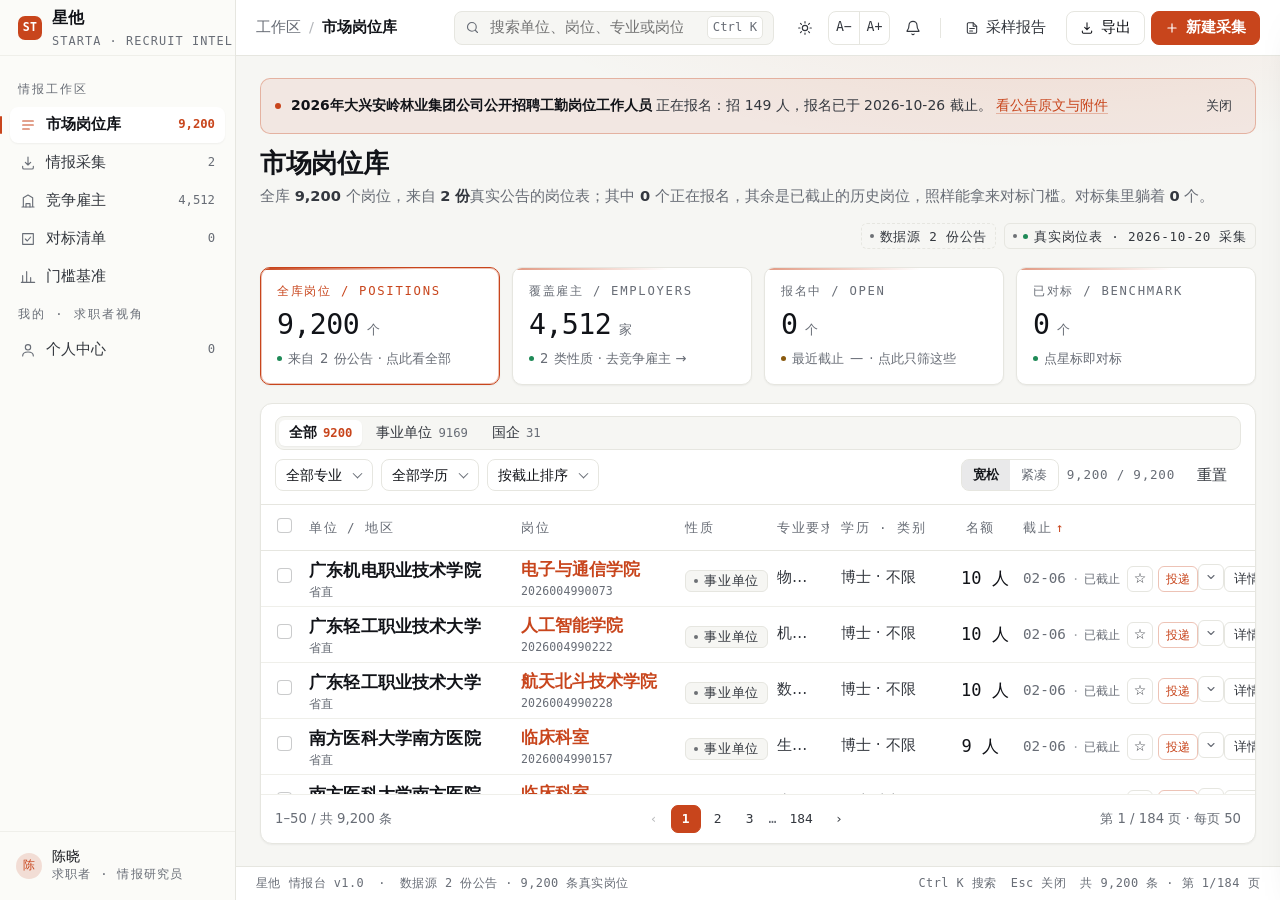
==== commit 07b01565: "工作台接真实数据：9,200 条岗位 + 2 份公告原文与附件，新增个人中心投递 - 数据层：新增 assets/jobs.data.js（9,200 行×16 列，str 表压缩）、notices." ====
--- a/app/index.html
+++ b/app/index.html
@@ -3,7 +3,7 @@
 <head>
 <meta charset="utf-8">
 <meta name="viewport" content="width=device-width, initial-scale=1">
-<title>星他 · 招聘工作台</title>
+<title>星他 · 招聘情报台</title>
 <link rel="stylesheet" href="assets/styles.css">
 </head>
 <body>
@@ -13,32 +13,36 @@
   <aside class="rail">
     <div class="logo">
       <span class="mark">ST</span>
-      <div><b>星他</b><small>STARTA · RECRUIT OPS</small></div>
+      <div><b>星他</b><small>STARTA · RECRUIT INTEL</small></div>
     </div>
     <div class="rail-scroll">
-      <div class="rail-sec">工作区</div>
+      <div class="rail-sec">情报工作区</div>
       <nav class="navi" aria-label="主导航">
-        <a href="#" data-view="lib" data-nav="岗位库" aria-label="岗位库" aria-current="page"><svg width="16" height="16" viewBox="0 0 24 24" fill="none" stroke="currentColor" stroke-width="1.7" stroke-linecap="round" stroke-linejoin="round"><path d="M4 6h16M4 12h16M4 18h10"/></svg><span>岗位库</span><span class="ct" id="ctJobs">24</span></a>
-        <a href="#" data-view="collect" data-nav="公告采集" aria-label="公告采集"><svg width="16" height="16" viewBox="0 0 24 24" fill="none" stroke="currentColor" stroke-width="1.7" stroke-linecap="round" stroke-linejoin="round"><path d="M12 3v12m0 0 4-4m-4 4-4-4"/><path d="M4 17v2a2 2 0 0 0 2 2h12a2 2 0 0 0 2-2v-2"/></svg><span>公告采集</span><span class="ct" id="ctNotices">13</span></a>
-        <a href="#" data-view="units" data-nav="单位库" aria-label="单位库"><svg width="16" height="16" viewBox="0 0 24 24" fill="none" stroke="currentColor" stroke-width="1.7" stroke-linecap="round" stroke-linejoin="round"><path d="M3 21h18M5 21V7l7-4 7 4v14"/><path d="M9 21v-5h6v5"/></svg><span>单位库</span><span class="ct" id="ctUnits">18</span></a>
-        <a href="#" data-view="mine" data-nav="我的投递" aria-label="我的投递"><svg width="16" height="16" viewBox="0 0 24 24" fill="none" stroke="currentColor" stroke-width="1.7" stroke-linecap="round" stroke-linejoin="round"><path d="M4 4h16v16H4z"/><path d="m8 12 3 3 5-6"/></svg><span>我的投递</span><span class="ct" id="ctMine">0</span></a>
-        <a href="#" data-view="skill" data-nav="技能剖面" aria-label="技能剖面"><svg width="16" height="16" viewBox="0 0 24 24" fill="none" stroke="currentColor" stroke-width="1.7" stroke-linecap="round" stroke-linejoin="round"><path d="M4 20V10M10 20V4M16 20v-7M22 20H2"/></svg><span>技能剖面</span></a>
+        <a href="#" data-view="lib" data-nav="市场岗位库" aria-label="市场岗位库" aria-current="page"><svg width="16" height="16" viewBox="0 0 24 24" fill="none" stroke="currentColor" stroke-width="1.7" stroke-linecap="round" stroke-linejoin="round"><path d="M4 6h16M4 12h16M4 18h10"/></svg><span>市场岗位库</span><span class="ct" id="ctJobs">—</span></a>
+        <a href="#" data-view="collect" data-nav="情报采集" aria-label="情报采集"><svg width="16" height="16" viewBox="0 0 24 24" fill="none" stroke="currentColor" stroke-width="1.7" stroke-linecap="round" stroke-linejoin="round"><path d="M12 3v12m0 0 4-4m-4 4-4-4"/><path d="M4 17v2a2 2 0 0 0 2 2h12a2 2 0 0 0 2-2v-2"/></svg><span>情报采集</span><span class="ct" id="ctNotices">—</span></a>
+        <a href="#" data-view="units" data-nav="竞争雇主" aria-label="竞争雇主"><svg width="16" height="16" viewBox="0 0 24 24" fill="none" stroke="currentColor" stroke-width="1.7" stroke-linecap="round" stroke-linejoin="round"><path d="M3 21h18M5 21V7l7-4 7 4v14"/><path d="M9 21v-5h6v5"/></svg><span>竞争雇主</span><span class="ct" id="ctUnits">—</span></a>
+        <a href="#" data-view="mine" data-nav="对标清单" aria-label="对标清单"><svg width="16" height="16" viewBox="0 0 24 24" fill="none" stroke="currentColor" stroke-width="1.7" stroke-linecap="round" stroke-linejoin="round"><path d="M4 4h16v16H4z"/><path d="m8 12 3 3 5-6"/></svg><span>对标清单</span><span class="ct" id="ctMine">0</span></a>
+        <a href="#" data-view="skill" data-nav="门槛基准" aria-label="门槛基准"><svg width="16" height="16" viewBox="0 0 24 24" fill="none" stroke="currentColor" stroke-width="1.7" stroke-linecap="round" stroke-linejoin="round"><path d="M4 20V10M10 20V4M16 20v-7M22 20H2"/></svg><span>门槛基准</span></a>
       </nav>
-          </div>
+      <div class="rail-sec">我的 · 求职者视角</div>
+      <nav class="navi" aria-label="个人中心导航">
+        <a href="#" data-view="me" data-nav="个人中心" aria-label="个人中心"><svg width="16" height="16" viewBox="0 0 24 24" fill="none" stroke="currentColor" stroke-width="1.7" stroke-linecap="round" stroke-linejoin="round"><circle cx="12" cy="8" r="4"/><path d="M4 21c0-4 3.6-6 8-6s8 2 8 6"/></svg><span>个人中心</span><span class="ct" id="ctMe">0</span></a>
+      </nav>
+    </div>
     <div class="rail-foot">
       <div class="user">
-        <span class="av">HR</span>
-        <div><div class="nm">陈晓</div><div class="rl">管理员</div></div>
+        <span class="av">陈</span>
+        <div><div class="nm">陈晓</div><div class="rl">求职者 · 情报研究员</div></div>
       </div>
     </div>
   </aside>
 
   <!-- ============ 顶栏 ============ -->
   <header class="topbar">
-    <div class="crumb"><span>工作区</span><i>/</i><b>岗位库</b></div>
+    <div class="crumb"><span>工作区</span><i>/</i><b>市场岗位库</b></div>
     <label class="search">
       <svg width="15" height="15" viewBox="0 0 24 24" fill="none" stroke="currentColor" stroke-width="1.8" stroke-linecap="round"><circle cx="11" cy="11" r="7"/><path d="m20 20-3.6-3.6"/></svg>
-      <input id="q" type="search" placeholder="搜索单位、岗位或专业…" aria-label="搜索单位、岗位或专业" autocomplete="off">
+      <input id="q" type="search" placeholder="搜索单位、岗位、专业或岗位代码…" aria-label="搜索单位、岗位、专业或岗位代码" autocomplete="off">
       <kbd>Ctrl K</kbd>
     </label>
     <div class="actions">
@@ -49,7 +53,7 @@
         <button class="icobtn" id="fsMinus" title="缩小字号" aria-label="缩小字号">A−</button>
         <button class="icobtn" id="fsPlus" title="放大字号" aria-label="放大字号">A+</button>
       </span>
-      <button class="icobtn" id="bellBtn" title="通知（示例）" aria-label="通知">
+      <button class="icobtn" id="bellBtn" title="报名提醒" aria-label="报名提醒">
         <svg width="16" height="16" viewBox="0 0 24 24" fill="none" stroke="currentColor" stroke-width="1.7" stroke-linecap="round" stroke-linejoin="round"><path d="M18 8a6 6 0 1 0-12 0c0 7-3 7-3 9h18c0-2-3-2-3-9"/><path d="M10.3 21a2 2 0 0 0 3.4 0"/></svg>
       </button>
       <span class="divider"></span>
@@ -65,36 +69,37 @@
   <!-- ============ 主区 ============ -->
   <main class="main">
     <div class="page" id="view-lib">
-      <div class="page-head">
-        <div>
-          <h1>岗位库</h1>
-          <p class="sub">从 <b>13 份公告</b> 拆出的 <b>24 个在招岗位</b>，全库共 <b>147</b> 个，按单位性质、专业、学历分好类——找得到，才投得了。</p>
+      <div class="banner" id="banner" hidden>
+        <span class="bdot"></span>
+        <div class="btxt" id="bannerText"></div>
+        <button class="btn ghost bclose" id="bannerClose" aria-label="关闭提醒">关闭</button>
+      </div>
+      <div class="page-head">
+        <div>
+          <h1>市场岗位库</h1>
+          <p class="sub">全库 <b>9,200</b> 个岗位，来自 <b>2 份真实公告</b> 的岗位表——按单位性质、专业门类、学历分好类，点开任意一条都能跳到公告原文和附件原件。</p>
         </div>
         <div class="right">
-          <span class="tag" style="height:26px;border-style:dashed">数据源 13 份公告</span>
-          <span class="tag" style="height:26px"><span class="dot"></span>示例数据</span>
+          <span class="tag" style="height:26px;border-style:dashed">数据源 2 份公告</span>
+          <span class="tag" style="height:26px"><span class="dot"></span>真实数据</span>
         </div>
       </div>
 
       <section class="kpis" aria-label="关键指标（可点，点了就筛）">
-        <div class="kpi" role="button" tabindex="0" data-quick="all" aria-pressed="true" aria-label="全部在招岗位"><div class="lb">在招岗位 / POSITIONS</div><div class="v num"><span id="kpiOpen">24</span><i>个</i></div><div class="ft"><span class="dot"></span>本周新增 <span id="kpiWeekNew">5</span> · 点此看全部</div></div>
-        <div class="kpi" role="button" tabindex="0" data-goview="units" aria-label="覆盖单位，跳转单位库"><div class="lb">覆盖单位 / UNITS</div><div class="v num"><span id="kpiUnits">18</span><i>家</i></div><div class="ft"><span class="dot"></span><span id="kpiTypes">6</span> 类性质 · 去单位库 →</div></div>
-        <div class="kpi" role="button" tabindex="0" data-quick="urgent" aria-pressed="false" aria-label="只看 7 天内截止的岗位"><div class="lb">7 天内截止 / URGENT</div><div class="v num"><span id="kpiUrgent">3</span><i>个</i></div><div class="ft"><span class="dot warn"></span>最早 <span id="kpiEarliest">10-23</span> · 点此只筛这些</div></div>
-        <div class="kpi" role="button" tabindex="0" data-quick="saved" aria-pressed="false" aria-label="只看已收藏的岗位"><div class="lb">已收藏 / SAVED</div><div class="v num"><span id="kpiSaved">0</span><i>个</i></div><div class="ft"><span class="dot"></span>点星标即收藏</div></div>
+        <div class="kpi" role="button" tabindex="0" data-quick="all" aria-pressed="true" aria-label="全部岗位"><div class="lb">全库岗位 / POSITIONS</div><div class="v num"><span id="kpiOpen">9,200</span><i>个</i></div><div class="ft"><span class="dot"></span>来自 <span id="kpiWeekNew">2</span> 份公告 · 点此看全部</div></div>
+        <div class="kpi" role="button" tabindex="0" data-goview="units" aria-label="覆盖雇主，跳转竞争雇主"><div class="lb">覆盖雇主 / EMPLOYERS</div><div class="v num"><span id="kpiUnits">4,519</span><i>家</i></div><div class="ft"><span class="dot"></span><span id="kpiTypes">2</span> 类性质 · 去竞争雇主 →</div></div>
+        <div class="kpi" role="button" tabindex="0" data-quick="open" aria-pressed="false" aria-label="只看正在报名的岗位"><div class="lb">报名中 / OPEN</div><div class="v num"><span id="kpiUrgent">31</span><i>个</i></div><div class="ft"><span class="dot warn"></span>最近截止 <span id="kpiEarliest">10-26</span> · 点此只筛这些</div></div>
+        <div class="kpi" role="button" tabindex="0" data-quick="saved" aria-pressed="false" aria-label="只看已对标的岗位"><div class="lb">已对标 / BENCHMARK</div><div class="v num"><span id="kpiSaved">0</span><i>个</i></div><div class="ft"><span class="dot"></span>点星标即对标</div></div>
       </section>
 
       <section class="panel">
         <div class="toolbar">
           <div class="chips" id="typebar" role="group" aria-label="按单位性质筛选">
-            <button class="chip" data-type="全部" aria-pressed="true">全部<span class="ct">24</span></button>
-            <button class="chip" data-type="央企" aria-pressed="false">央企<span class="ct">7</span></button>
-            <button class="chip" data-type="国企" aria-pressed="false">国企<span class="ct">3</span></button>
-            <button class="chip" data-type="事业单位" aria-pressed="false">事业单位<span class="ct">8</span></button>
-            <button class="chip" data-type="公务员" aria-pressed="false">公务员<span class="ct">2</span></button>
-            <button class="chip" data-type="民营" aria-pressed="false">民营<span class="ct">2</span></button>
-            <button class="chip" data-type="外企" aria-pressed="false">外企<span class="ct">2</span></button>
-          </div>
-          <span class="sel"><select id="major" aria-label="专业方向"></select></span>
+            <button class="chip" data-type="全部" aria-pressed="true">全部<span class="ct">9,200</span></button>
+            <button class="chip" data-type="事业单位" aria-pressed="false">事业单位<span class="ct">9,169</span></button>
+            <button class="chip" data-type="国企" aria-pressed="false">国企<span class="ct">31</span></button>
+          </div>
+          <span class="sel"><select id="major" aria-label="专业门类"></select></span>
           <span class="sel"><select id="edu" aria-label="学历"></select></span>
           <span class="sel"><select id="sort" aria-label="排序">
             <option value="due">按截止排序</option>
@@ -106,14 +111,15 @@
             <button class="dbtn" data-den="loose" aria-pressed="true" title="宽松行高，读起来轻松">宽松</button>
             <button class="dbtn" data-den="tight" aria-pressed="false" title="一屏看更多">紧凑</button>
           </span>
-          <span class="meta" id="count">24 / 147</span>
+          <span class="meta" id="count">9,200 / 9,200</span>
           <button class="btn ghost" id="resetBtn">重置</button>
         </div>
 
         <div class="bulkbar" id="bulkbar">
           <b id="bulkNum">0</b><span>条已选</span>
-          <button class="btn ghost" id="saveSel">批量收藏</button>
-          <button class="btn ghost" id="copySel">复制报名入口</button>
+          <button class="btn ghost" id="saveSel">批量对标</button>
+          <button class="btn ghost" id="applySel">批量投递</button>
+          <button class="btn ghost" id="copySel">复制报名渠道</button>
           <div class="sp"></div>
           <button class="btn ghost" id="clearSel">取消选择</button>
         </div>
@@ -122,33 +128,34 @@
           <table>
             <thead>
               <tr>
-                <th style="width:36px"><input type="checkbox" id="checkAll" aria-label="全选"></th>
-                <th>单位</th>
-                <th style="width:170px">岗位</th>
-                <th style="width:100px">性质</th>
-                <th>专业</th>
-                <th style="width:124px">学历 / 经验</th>
-                <th style="width:74px;text-align:right" class="sortable" data-sort="n" tabindex="0" aria-label="按名额排序" aria-sort="none">名额<span class="srt" data-arrow="n"></span></th>
-                <th style="width:116px" class="sortable" data-sort="due" tabindex="0" aria-label="按截止日期排序" aria-sort="ascending">截止<span class="srt" data-arrow="due"></span></th>
-                <th style="width:132px"></th>
+                <th style="width:36px"><input type="checkbox" id="checkAll" aria-label="全选本页"></th>
+                <th style="width:212px">单位 / 地区</th>
+                <th style="width:164px">岗位</th>
+                <th style="width:92px">性质</th>
+                <th>专业要求</th>
+                <th style="width:120px">学历 · 类别</th>
+                <th style="width:62px;text-align:right" class="sortable" data-sort="n" tabindex="0" aria-label="按名额排序" aria-sort="none">名额<span class="srt" data-arrow="n"></span></th>
+                <th style="width:104px" class="sortable" data-sort="due" tabindex="0" aria-label="按截止日期排序" aria-sort="ascending">截止<span class="srt" data-arrow="due"></span></th>
+                <th style="width:166px"></th>
               </tr>
             </thead>
             <tbody id="rows"></tbody>
           </table>
         </div>
+        <div class="pager" id="pager"></div>
       </section>
     </div>
 
-    <!-- ============ 视图二：公告采集 ============ -->
+    <!-- ============ 视图二：情报采集 ============ -->
     <div class="page" id="view-collect" hidden>
       <div class="page-head">
         <div>
-          <h1>公告采集</h1>
-          <p class="sub">粘公告地址 → 抓附件 → 抽岗位表。<b>左选右看</b>，解析完的岗位直接进岗位库。</p>
+          <h1>情报采集</h1>
+          <p class="sub">公告原文 → 附件原件 → 岗位表。<b>左选右看</b>：每条记录都能打开政府网原文、下载 xlsx/pdf/docx 附件，岗位表逐行落到市场岗位库。</p>
         </div>
         <div class="right">
-          <span class="tag" style="height:26px"><span class="dot"></span>抓取代理正常</span>
-          <span class="tag" style="height:26px;border-style:dashed">13 来源 · 12 已解析</span>
+          <span class="tag" style="height:26px"><span class="dot"></span>Lexmount 抓取链路</span>
+          <span class="tag" style="height:26px;border-style:dashed">2 来源 · 2 已解析</span>
         </div>
       </div>
 
@@ -161,9 +168,9 @@
           <div class="toolbar findbar">
             <label class="search" style="flex:1">
               <svg width="15" height="15" viewBox="0 0 24 24" fill="none" stroke="currentColor" stroke-width="1.8" stroke-linecap="round"><circle cx="11" cy="11" r="7"/><path d="m20 20-3.6-3.6"/></svg>
-              <input id="cq" type="search" placeholder="搜索标题或单位…" aria-label="搜索标题或单位" autocomplete="off">
+              <input id="cq" type="search" placeholder="搜索标题或发布单位…" aria-label="搜索标题或发布单位" autocomplete="off">
             </label>
-            <span class="meta" id="cCount" aria-live="polite">13</span>
+            <span class="meta" id="cCount" aria-live="polite">2</span>
           </div>
           <div class="citems" id="citems" role="listbox" aria-label="公告列表"></div>
         </section>
@@ -171,34 +178,43 @@
         <section class="panel cinfo" id="cinfo" aria-label="公告详情"></section>
       </div>
     </div>
+
     <div class="page" id="view-units" hidden>
       <div class="page-head">
         <div>
-          <h1>单位库</h1>
-          <p class="lede">按单位聚合：一家单位几条在招、什么性质、最新截止。点单位看它的全部岗位。</p>
+          <h1>竞争雇主</h1>
+          <p class="lede">按雇主聚合：一家单位挂了几条、什么性质、在哪个地区、最近关窗哪天。点雇主看它的全部岗位。</p>
+        </div>
+        <div class="head-side">
+          <label class="search" style="width:230px">
+            <svg width="15" height="15" viewBox="0 0 24 24" fill="none" stroke="currentColor" stroke-width="1.8" stroke-linecap="round"><circle cx="11" cy="11" r="7"/><path d="m20 20-3.6-3.6"/></svg>
+            <input id="uq" type="search" placeholder="搜单位名或地区…" aria-label="搜索单位" autocomplete="off">
+          </label>
         </div>
       </div>
       <div class="panel">
         <div class="toolbar">
-          <div class="chips" id="unitchips" role="group" aria-label="按性质筛选单位"></div>
+          <div class="chips" id="unitchips" role="group" aria-label="按性质筛选雇主"></div>
           <span class="grow"></span>
           <span class="tnums"><b id="uCount">0</b> 家</span>
         </div>
         <div class="tablewrap"><div class="table u"><div class="thead" id="uhead"></div><div class="rows" id="urows"></div></div></div>
+        <div class="pager" id="upager"></div>
       </div>
     </div>
 
     <div class="page" id="view-mine" hidden>
       <div class="page-head">
         <div>
-          <h1>我的投递</h1>
-          <p class="lede">不是收藏夹，是跟进清单——每条岗位标到「已投 / 笔试 / 面试 / 结果」，并记下最后一次改动是哪天。</p>
+          <h1>对标清单</h1>
+          <p class="lede">不是收藏夹，是研判清单——每条岗位标到「待研判 / 已对标 / 已进简报 / 已汇报 / 已落地」，并记下最后一次改动是哪天。</p>
         </div>
         <div class="head-side">
-          <button class="btn" id="mineExport">导出投递清单</button>
-        </div>
-      </div>
-      <div class="funnel" id="mfunnel" role="group" aria-label="按投递阶段筛选" hidden></div>
+          <button class="btn" id="mineExport">导出对标清单</button>
+        </div>
+      </div>
+      <div class="brief" id="mbrief" hidden></div>
+      <div class="funnel" id="mfunnel" role="group" aria-label="按研判阶段筛选" hidden></div>
       <div class="panel">
         <div class="tablewrap"><div class="table m"><div class="thead" id="mhead"></div><div class="rows" id="mrows"></div></div></div>
       </div>
@@ -207,12 +223,69 @@
     <div class="page" id="view-skill" hidden>
       <div class="page-head">
         <div>
-          <h1>技能剖面</h1>
-          <p class="lede">当前库里的要求在哪儿扎堆、在哪儿断掉。数字由岗位表现算，改数据就会变。</p>
+          <h1>门槛基准</h1>
+          <p class="lede">9,200 条真实岗位表算出来的门槛分布：学历卡在哪、学位要不要、专业按门类怎么分、名额堆在哪个地区。数字全部由数据现算，换公告就换基准。</p>
         </div>
       </div>
       <div class="panel">
-        <div class="skillwrap"><div class="chips sk-types" id="skillTypes" role="group" aria-label="按单位性质切分技能口径"></div><div id="skillBars"></div></div>
+        <div class="skillwrap"><div class="chips sk-types" id="skillTypes" role="group" aria-label="按单位性质切分门槛口径"></div><div id="skillBars"></div></div>
+      </div>
+    </div>
+
+    <!-- ============ 视图六：个人中心（求职者侧） ============ -->
+    <div class="page" id="view-me" hidden>
+      <div class="page-head">
+        <div>
+          <h1>个人中心</h1>
+          <p class="lede">资料填一次，投岗位时自动带出；投递记录、当前状态、报名截止都在这条线上跟进。数据只存在这台机器的浏览器里，不会上传。</p>
+        </div>
+        <div class="head-side">
+          <button class="btn" id="meExport">导出投递记录</button>
+          <button class="btn primary" id="mePrint">打印报名信息表</button>
+        </div>
+      </div>
+
+      <div class="me-grid">
+        <section class="panel me-card">
+          <div class="panel-hd">
+            <h2>个人信息</h2>
+            <span class="score" id="meScore">完整度 <b>0%</b></span>
+          </div>
+          <div class="me-form" id="meForm">
+            <label class="fld"><span>姓名</span><input id="mName" type="text" autocomplete="name" placeholder="陈晓"></label>
+            <label class="fld"><span>性别</span><select id="mGender"><option value="">请选择</option><option>男</option><option>女</option></select></label>
+            <label class="fld"><span>出生年月</span><input id="mBirth" type="month"></label>
+            <label class="fld"><span>政治面貌</span><select id="mPolitics"><option value="">请选择</option><option>中共党员</option><option>中共预备党员</option><option>共青团员</option><option>群众</option><option>其他</option></select></label>
+            <label class="fld"><span>手机号</span><input id="mPhone" type="tel" autocomplete="tel" inputmode="numeric" placeholder="13800138000" maxlength="11"></label>
+            <label class="fld"><span>电子邮箱</span><input id="mEmail" type="email" autocomplete="email" placeholder="you@example.com"></label>
+            <label class="fld"><span>身份证号</span><input id="mIdcard" type="text" autocomplete="off" placeholder="18 位（仅本机保存）" maxlength="18"></label>
+            <label class="fld"><span>最高学历</span><select id="mEdu"><option value="">请选择</option><option>大专以上</option><option>大专</option><option>本科以上</option><option>本科</option><option>硕士研究生以上</option><option>硕士研究生</option><option>博士研究生</option><option>高中及以上</option></select></label>
+            <label class="fld"><span>学位</span><select id="mDegree"><option value="">请选择</option><option>学士</option><option>硕士</option><option>博士</option><option>无</option></select></label>
+            <label class="fld"><span>毕业院校</span><input id="mSchool" type="text" placeholder="广东工业大学"></label>
+            <label class="fld"><span>所学专业</span><input id="mMajor" type="text" placeholder="计算机科学与技术"></label>
+            <label class="fld"><span>毕业时间</span><input id="mGrad" type="month"></label>
+            <label class="fld"><span>工作年限</span><select id="mYears"><option value="">请选择</option><option>应届毕业生</option><option>1 年以内</option><option>1-3 年</option><option>3-5 年</option><option>5 年以上</option></select></label>
+            <label class="fld"><span>现居城市</span><input id="mCity" type="text" placeholder="广州"></label>
+            <label class="fld"><span>期望地区</span><input id="mWant" type="text" placeholder="广州 / 湛江 / 省直"></label>
+            <label class="fld"><span>求职意向</span><input id="mIntent" type="text" placeholder="综合岗 · 文字综合"></label>
+            <label class="fld wide"><span>简历附件</span><span class="filewrap"><input id="mResume" type="file" accept=".pdf,.doc,.docx"><b id="mResumeName">未选择</b></span></label>
+            <label class="fld wide"><span>备注</span><textarea id="mNote" rows="2" placeholder="残疾类别及等级、退役士兵、服务基层项目等需要说明的情况"></textarea></label>
+          </div>
+          <div class="me-actions">
+            <button class="btn primary" id="meSave">保存资料</button>
+            <button class="btn ghost" id="meReset">清空资料</button>
+            <span class="meta" id="meSavedAt">未保存</span>
+          </div>
+        </section>
+
+        <section class="panel me-apps">
+          <div class="panel-hd">
+            <h2>我的投递</h2>
+            <span class="meta" id="meAppCount">0 条</span>
+          </div>
+          <div class="me-tip" id="meAppEmpty">还没有投递记录。去 <a href="#" data-view="lib">市场岗位库</a> 找一条岗位，点行尾「投递」，记录就落在这一栏。</div>
+          <div class="me-applist" id="meAppList"></div>
+        </section>
       </div>
     </div>
 
@@ -220,14 +293,14 @@
 
   <!-- ============ 状态栏 ============ -->
   <footer class="statusbar">
-    <span>星他 工作台 v0.9</span>
+    <span>星他 情报台 v1.0</span>
     <span class="hideSm">·</span>
-    <span id="statusMeta">数据源 13 份公告 · 示例数据</span>
+    <span id="statusMeta">数据源 2 份公告 · 9,200 条真实岗位</span>
     <a class="report-link-sm" href="https://mikuascendlog.com/position-strata/" target="_blank" rel="noopener">采样报告 ↗</a>
     <span class="sp"></span>
     <span class="hideSm">Ctrl K 搜索</span>
     <span class="hideSm">Esc 关闭</span>
-    <span id="statusCount" role="status" aria-live="polite" aria-atomic="true">显示 24 / 147 条</span>
+    <span id="statusCount" role="status" aria-live="polite" aria-atomic="true">共 9,200 条</span>
   </footer>
 </div>
 
@@ -247,12 +320,17 @@
   <div class="drawer-bd">
     <dl class="kv" id="dwKv"></dl>
     <div class="sect">
-      <h3>要求摘要</h3>
+      <h3>职责与备注</h3>
       <p id="dwDesc"></p>
     </div>
+    <div class="sect" id="dwSrcSect">
+      <h3>数据来源</h3>
+      <p class="src-line" id="dwSrcLine"></p>
+      <div class="attlist" id="dwAtts"></div>
+    </div>
     <div class="sect">
-      <h3>投递进度</h3>
-      <div class="stchips" id="dwStages" role="group" aria-label="设置投递进度"></div>
+      <h3>研判阶段</h3>
+      <div class="stchips" id="dwStages" role="group" aria-label="设置研判阶段"></div>
       <p class="st-note" id="dwStageNote"></p>
     </div>
     <div class="sect">
@@ -262,14 +340,20 @@
     </div>
   </div>
   <div class="drawer-ft">
-    <button class="btn" id="dwSave">收藏</button>
-    <button class="btn primary" id="dwGo">前往报名</button>
+    <button class="btn ghost" id="dwSave">对标</button>
+    <button class="btn" id="dwApply">投递这个岗位</button>
+    <button class="btn primary" id="dwGo">打开公告原文</button>
   </div>
 </aside>
 
 <div class="toast" id="toast" role="status" aria-live="polite"></div>
-
+<div class="print-only" id="printSheet" aria-hidden="true"></div>
+
+<script src="assets/jobs.data.js"></script>
+<script src="assets/notices.data.js"></script>
+<script src="assets/collect.data.js"></script>
 <script src="assets/data.js"></script>
 <script src="assets/app.js"></script>
+<script src="assets/me.js"></script>
 </body>
 </html>
--- a/app/assets/styles.css
+++ b/app/assets/styles.css
@@ -241,7 +241,7 @@
   td.c-unit small{display:block;font-weight:400;font-size:.72rem;color:var(--muted);margin-top:1px}
   td.c-city{color:var(--muted);font-size:.86rem;white-space:nowrap}
   td.c-edu{font-size:.88rem;white-space:nowrap}
-  td.c-role{color:var(--accent);font-weight:600;white-space:nowrap}
+  td.c-role{color:var(--accent);font-weight:600;white-space:nowrap;overflow:hidden;text-overflow:ellipsis}
   td.c-major{color:var(--ink2);font-size:.9rem;max-width:230px;overflow:hidden;text-overflow:ellipsis;white-space:nowrap}
   td.c-dim{font-size:.9rem;color:var(--ink2);white-space:nowrap}
   td.c-num{font-family:var(--mono);text-align:right;font-variant-numeric:tabular-nums;white-space:nowrap}
@@ -315,7 +315,7 @@
   .drawer-hd h2{font-size:1.12rem;letter-spacing:-.01em}
   .drawer-hd .sub{font-size:.84rem;color:var(--muted);margin-top:4px;display:flex;align-items:center;gap:8px;flex-wrap:wrap}
   .drawer-hd .x{margin-left:auto;flex:none}
-  .drawer-bd{overflow:auto;padding:16px 20px 24px;flex:1;min-height:0}
+  .drawer-bd{overflow:auto;padding:16px 20px 96px;flex:1;min-height:0}
   .drawer-ft{border-top:1px solid var(--line);padding:12px 20px;display:flex;gap:8px}
   .drawer-ft .btn{flex:1;justify-content:center}
   .kv{display:grid;grid-template-columns:88px minmax(0,1fr);gap:10px 14px;font-size:.87rem;padding:14px;border:1px solid var(--line);border-radius:10px;background:var(--bg)}
@@ -509,7 +509,7 @@
      首列与在招岗位列给 minmax，1081–1180 这段也不会撑出横向滚动 */
   #view-units .table.u .thead,
   #view-units .table.u .row{
-    grid-template-columns:minmax(150px,220px) 76px 84px 104px minmax(120px,.9fr) 116px;
+    grid-template-columns:minmax(180px,268px) 76px 78px 96px minmax(120px,.9fr) 108px;
     gap:12px;
   }
   /* 我的投递沿用岗位库 10 列 */
@@ -840,6 +840,18 @@
 
 /* 我的投递：阶段漏斗 */
 .funnel{display:grid;grid-template-columns:repeat(5,minmax(0,1fr));gap:10px;margin:0 0 14px}
+/* ---------------- 对标清单：口径汇总条 ---------------- */
+.brief{margin:0 0 14px;padding:12px 16px 13px;border:1px solid var(--line);border-radius:12px;background:var(--panel)}
+.brief[hidden]{display:none}
+.bf-h{font-family:var(--mono);font-size:.68rem;letter-spacing:.16em;color:var(--muted);margin-bottom:9px}
+.bf-grid{display:grid;grid-template-columns:repeat(5,minmax(0,1fr));gap:14px}
+.bf-grid > div{min-width:0}
+.bf-grid .k{font-size:.72rem;color:var(--muted);margin-bottom:3px;white-space:nowrap}
+.bf-grid .v{font-size:.9rem;color:var(--ink2);line-height:1.25;overflow:hidden;text-overflow:ellipsis;white-space:nowrap}
+.bf-grid .v b{font-family:var(--mono);font-size:1rem;color:var(--ink);font-weight:600}
+.bf-grid .v span{color:var(--muted)}
+@media (max-width:1080px){ .bf-grid{grid-template-columns:repeat(2,minmax(0,1fr));gap:10px} }
+
 .funnel[hidden]{display:none}
 .fstage{
   position:relative;display:flex;flex-direction:column;gap:6px;text-align:left;
@@ -918,3 +930,229 @@
   tbody tr[data-i] td.c-unit .u-name{display:inline}
   tbody tr[data-i] td.c-unit small.u-meta{margin-top:3px;font-size:.76rem}
 }
+
+  /* =====================================================================
+     v1.0 增量：真实数据 / 分页 / 个人中心 / 公告原文
+     追加在样式表末尾，避免动到上面已经调好的版式
+     ===================================================================== */
+
+  /* ---------------- 通用小件 ---------------- */
+  .lnk{color:var(--accent);text-decoration:none;border-bottom:1px solid var(--accent-line);transition:border-color .15s}
+  .lnk:hover{border-bottom-color:var(--accent)}
+  .muted{color:var(--muted)}
+  .mono{font-family:var(--mono);font-size:.78rem;font-variant-numeric:tabular-nums}
+
+  /* ---------------- 顶部提示条（新公告 / 数据口径） ---------------- */
+  .banner{
+    display:flex;align-items:center;gap:10px;
+    margin:0 0 14px;padding:10px 14px;border-radius:var(--r);
+    background:var(--accent-soft);border:1px solid var(--accent-line);
+    font-size:.82rem;color:var(--ink2);
+  }
+  .banner[hidden]{display:none}
+  .banner .bdot{width:6px;height:6px;border-radius:50%;background:var(--accent);flex:none}
+  .banner .btxt{flex:1;min-width:0}
+  .banner .btxt b{color:var(--ink)}
+  .banner .bclose{flex:none;padding:2px 8px;font-size:.76rem}
+
+  /* ---------------- 分页器（市场岗位库 / 竞争雇主） ---------------- */
+  .pager{
+    display:flex;align-items:center;gap:12px;flex-wrap:wrap;
+    padding:10px 14px;border-top:1px solid var(--line2);
+    font-size:.78rem;color:var(--muted);
+  }
+  .pager:empty{display:none}
+  .pg-meta{white-space:nowrap;font-variant-numeric:tabular-nums}
+  .pg-nums{display:flex;align-items:center;gap:2px;margin:0 auto;flex-wrap:wrap}
+  .pg-btn{
+    min-width:30px;height:28px;padding:0 8px;border-radius:7px;
+    border:1px solid transparent;background:none;color:var(--ink2);
+    font-family:var(--mono);font-size:.76rem;font-variant-numeric:tabular-nums;
+  }
+  .pg-btn:hover:not([disabled]){background:color-mix(in srgb,var(--ink) 5%,transparent);border-color:var(--line)}
+  .pg-btn[aria-current="page"]{background:var(--accent);border-color:var(--accent);color:#fff;font-weight:600}
+  html[data-theme="dark"] .pg-btn[aria-current="page"]{color:#241008}
+  .pg-btn[disabled]{opacity:.35;pointer-events:none}
+  .pg-gap{color:var(--muted);padding:0 2px;font-family:var(--mono)}
+
+  /* ---------------- 岗位行里的代码 / 报名中标记 / 投递按钮 ---------------- */
+  .role-code{display:block;font-family:var(--mono);font-size:.68rem;color:var(--muted);font-weight:400;letter-spacing:.01em;margin-top:1px}
+  .role-open{display:inline-block;margin-top:2px;padding:0 5px;border-radius:4px;font-size:.66rem;font-weight:600;
+    color:var(--ok);background:color-mix(in srgb,var(--ok) 12%,transparent)}
+  .applybtn{font-size:.72rem;padding:2px 7px;border-radius:6px;border:1px solid var(--accent-line);color:var(--accent)}
+  .applybtn:hover{background:var(--accent-soft)}
+  #dwApply.done{color:var(--ok);border-color:color-mix(in srgb,var(--ok) 40%,transparent);background:color-mix(in srgb,var(--ok) 10%,transparent)}
+
+  /* ---------------- 情报采集：公告列表（新结构） ---------------- */
+  .citem{display:flex;align-items:flex-start;gap:10px;padding:12px 14px;border-left:3px solid transparent}
+  .citem[aria-selected="true"]{background:var(--panel);border-left-color:var(--accent)}
+  .ci-dot{width:7px;height:7px;border-radius:50%;margin-top:7px;flex:none;background:var(--muted);opacity:.5}
+  .ci-dot.ok{background:var(--ok);opacity:1}
+  .ci-dot.wait{background:var(--warn);opacity:1}
+  .ci-main{flex:1;min-width:0}
+  .ci-title{display:block;font-size:.88rem;font-weight:600;line-height:1.45;color:var(--ink)}
+  .ci-meta{display:block;margin-top:4px;font-size:.72rem;color:var(--muted);line-height:1.5}
+  .ci-badge{flex:none;padding:1px 7px;border-radius:999px;font-size:.7rem;font-weight:600;white-space:nowrap;
+    border:1px solid var(--line);color:var(--muted);background:var(--bg)}
+  .ci-badge.open{color:var(--ok);border-color:color-mix(in srgb,var(--ok) 34%,transparent);background:color-mix(in srgb,var(--ok) 9%,transparent)}
+  .ci-badge.big{font-size:.76rem;padding:3px 10px}
+
+  /* ---------------- 情报采集：公告详情 ---------------- */
+  .cinfo{gap:0}
+  .cinfo-hd{display:flex;align-items:flex-start;gap:16px;flex-wrap:wrap}
+  .cinfo-tt{flex:1;min-width:0}
+  .cinfo-kicker{font-family:var(--mono);font-size:.68rem;letter-spacing:.14em;color:var(--accent);text-transform:uppercase;margin-bottom:6px}
+  .cinfo-hd h2{font-size:1.16rem;line-height:1.45;padding:0;letter-spacing:0}
+  .cinfo-meta{margin-top:6px;font-size:.76rem;color:var(--muted);line-height:1.6}
+  .cinfo-acts{display:flex;align-items:center;gap:8px;flex-wrap:wrap;flex:none}
+  .cinfo-facts{
+    display:grid;grid-template-columns:repeat(auto-fit,minmax(150px,1fr));gap:1px;
+    margin:16px 0 14px;background:var(--line2);border:1px solid var(--line);border-radius:var(--r);overflow:hidden;
+  }
+  .cinfo-facts > div{background:var(--panel);padding:11px 14px}
+  .cinfo-facts .k{font-size:.7rem;color:var(--muted);letter-spacing:.02em}
+  .cinfo-facts .v{margin-top:3px;font-size:.92rem;font-weight:600;color:var(--ink);font-variant-numeric:tabular-nums}
+  .callout{
+    padding:10px 14px;border-radius:var(--r);font-size:.8rem;line-height:1.6;
+    background:var(--bg);border:1px solid var(--line);color:var(--ink2);margin-bottom:16px;
+  }
+  .callout b{margin-right:8px;color:var(--ink)}
+  .callout.ok{background:color-mix(in srgb,var(--ok) 7%,transparent);border-color:color-mix(in srgb,var(--ok) 28%,transparent)}
+  .callout.ok b{color:var(--ok)}
+  .cinfo-grid{display:grid;grid-template-columns:repeat(auto-fit,minmax(280px,1fr));gap:16px;margin-bottom:18px}
+  .ci-sec + .ci-sec{margin-top:16px}
+  .ci-sec h3{display:flex;align-items:center;gap:8px;font-size:.8rem;letter-spacing:.02em;color:var(--ink2);margin-bottom:9px}
+  .ci-sec h3 .n{font-family:var(--mono);font-size:.7rem;color:var(--muted);font-weight:400}
+  .ci-sum{font-size:.84rem;line-height:1.75;color:var(--ink2)}
+  .ci-acts{display:flex;gap:8px;flex-wrap:wrap;margin-top:12px}
+  .ci-table{border:1px solid var(--line);border-radius:8px;overflow:auto;max-height:420px}
+  .ci-table table{width:100%;border-collapse:collapse;font-size:.78rem;table-layout:auto}
+  .ci-table th,.ci-table td{padding:7px 10px;text-align:left;border-bottom:1px solid var(--line2);white-space:nowrap;overflow:hidden;text-overflow:ellipsis;max-width:280px}
+  .ci-table th{position:sticky;top:0;background:var(--abg,var(--bg));font-weight:600;color:var(--muted);font-size:.72rem;z-index:1}
+  .ci-table tbody tr:hover{background:color-mix(in srgb,var(--ink) 3%,transparent)}
+  .ci-table td.c-major,.ci-table td.c-unit{max-width:260px}
+  .ci-table td.mono{font-family:var(--mono);font-size:.72rem;color:var(--muted)}
+  .stored{font-family:var(--mono);font-size:.68rem;padding:1px 6px;border-radius:4px;background:var(--accent-soft);color:var(--accent)}
+  .att-row{display:flex;align-items:center;gap:10px;padding:6px 0;border-bottom:1px dashed var(--line2)}
+  .att-row:last-child{border-bottom:0}
+  .att{display:inline-flex;align-items:center;gap:8px;min-width:0;padding:5px 10px;border-radius:8px;
+    border:1px solid var(--line);background:var(--bg);font-size:.78rem;color:var(--ink2);transition:border-color .15s,background .15s}
+  .att:hover{border-color:var(--accent-line);background:var(--accent-soft)}
+  .att-fmt{font-family:var(--mono);font-size:.66rem;text-transform:uppercase;letter-spacing:.06em;color:var(--accent);flex:none}
+  .att-name{overflow:hidden;text-overflow:ellipsis;white-space:nowrap;max-width:320px}
+  .att-size{font-family:var(--mono);font-size:.68rem;color:var(--muted);flex:none}
+  .att-go{font-size:.7rem;color:var(--muted);flex:none}
+  .att-src{font-size:.72rem;color:var(--muted);white-space:nowrap}
+  .att-src:hover{color:var(--accent)}
+  .tl{margin:0;padding-left:0;list-style:none}
+  .tl li{display:grid;grid-template-columns:92px minmax(0,1fr);gap:10px;padding:6px 0 6px 14px;position:relative;font-size:.78rem;line-height:1.55}
+  .tl li::before{content:"";position:absolute;left:0;top:13px;width:5px;height:5px;border-radius:50%;background:var(--accent-line)}
+  .tl li:not(:last-child)::after{content:"";position:absolute;left:2px;top:20px;bottom:-6px;width:1px;background:var(--line2)}
+  .tl-t{font-family:var(--mono);font-size:.72rem;color:var(--accent);font-variant-numeric:tabular-nums}
+  .tl-e{color:var(--ink2)}
+
+  /* ---------------- 抽屉：来源与附件 ---------------- */
+  .src-line{font-size:.78rem;line-height:1.7;color:var(--ink2)}
+  .src-line .muted{display:block;font-size:.72rem;margin-top:2px}
+  .attlist{display:flex;flex-direction:column;gap:6px;margin-top:8px}
+
+  /* ---------------- 门槛剖面（多组分布） ---------------- */
+  .sk-group{margin-top:18px}
+  .sk-group:first-of-type{margin-top:10px}
+  .sk-gh{display:flex;align-items:baseline;gap:10px;margin-bottom:8px;flex-wrap:wrap}
+  .sk-gh b{font-size:.82rem;color:var(--ink)}
+  .sk-sub{font-size:.72rem;color:var(--muted)}
+  .sk-more{margin-top:6px;font-size:.72rem;color:var(--muted)}
+  #skillBars .bar-label{max-width:210px;overflow:hidden;text-overflow:ellipsis;white-space:nowrap}
+
+  /* ---------------- 个人中心 ---------------- */
+  .me-grid{display:grid;grid-template-columns:minmax(0,1.25fr) minmax(0,1fr);gap:16px;align-items:start}
+  @media (max-width:1080px){.me-grid{grid-template-columns:minmax(0,1fr)}}
+  .me-card,.me-apps{padding:0;overflow:hidden}
+  .panel-hd{display:flex;align-items:center;justify-content:space-between;gap:12px;
+    padding:13px 16px;border-bottom:1px solid var(--line2)}
+  .panel-hd h2{font-size:.92rem;letter-spacing:.01em}
+  .panel-hd .meta{font-size:.74rem;color:var(--muted)}
+  .score{font-family:var(--mono);font-size:.74rem;color:var(--warn);padding:2px 9px;border-radius:999px;
+    border:1px solid color-mix(in srgb,var(--warn) 30%,transparent);background:color-mix(in srgb,var(--warn) 8%,transparent)}
+  .score.ok{color:var(--ok);border-color:color-mix(in srgb,var(--ok) 34%,transparent);background:color-mix(in srgb,var(--ok) 9%,transparent)}
+  .score b{font-weight:600}
+  .me-form{display:grid;grid-template-columns:repeat(auto-fit,minmax(190px,1fr));gap:10px 14px;padding:16px}
+  .fld{display:flex;flex-direction:column;gap:4px;min-width:0}
+  .fld > span{font-size:.72rem;color:var(--muted);letter-spacing:.02em}
+  .fld.wide{grid-column:1 / -1}
+  .fld input,.fld select,.fld textarea{
+    width:100%;padding:7px 10px;border-radius:8px;border:1px solid var(--line);
+    background:var(--panel);font-size:.84rem;color:var(--ink);min-width:0;
+  }
+  .fld textarea{resize:vertical;min-height:44px}
+  .fld input:focus,.fld select:focus,.fld textarea:focus{border-color:var(--accent-line);outline:none}
+  .filewrap{display:flex;align-items:center;gap:10px;padding:6px 10px;border:1px dashed var(--line);border-radius:8px;background:var(--bg)}
+  .filewrap input[type=file]{flex:1;min-width:0;font-size:.76rem;border:0;background:none;padding:0}
+  .filewrap b{font-size:.74rem;color:var(--muted);font-weight:400;white-space:nowrap;overflow:hidden;text-overflow:ellipsis;max-width:180px}
+  .me-actions{display:flex;align-items:center;gap:10px;padding:12px 16px;border-top:1px solid var(--line2);background:var(--bg)}
+  .me-actions .meta{margin-left:auto;font-size:.72rem;color:var(--muted)}
+  .me-tip{padding:14px 16px;font-size:.8rem;line-height:1.7;color:var(--muted)}
+  .me-tip[hidden]{display:none}
+  .me-tip a{color:var(--accent);border-bottom:1px solid var(--accent-line)}
+  .me-applist{display:flex;flex-direction:column}
+  .me-app{display:flex;align-items:flex-start;gap:10px;padding:11px 16px;border-top:1px solid var(--line2);flex-wrap:wrap}
+  .me-app:first-child{border-top:0}
+  .me-app:hover{background:color-mix(in srgb,var(--ink) 2.5%,transparent)}
+  .ma-main{flex:1;min-width:0}
+  .ma-title{font-size:.86rem;font-weight:600;line-height:1.45;overflow:hidden;text-overflow:ellipsis;white-space:nowrap}
+  .ma-role{margin-left:8px;font-weight:400;font-size:.78rem;color:var(--accent)}
+  .ma-meta{margin-top:3px;font-size:.72rem;color:var(--muted)}
+  .ma-time{margin-top:3px;font-size:.7rem;color:var(--muted)}
+  .ma-status{flex:none}
+  .ma-sel{padding:4px 8px;border-radius:7px;border:1px solid var(--line);background:var(--panel);font-size:.74rem}
+  .ma-op{display:flex;gap:6px;flex:none;align-items:center}
+
+  /* ---------------- 打印：报名信息表 ---------------- */
+  .print-only{display:none}
+  @media print{
+    body.printing .app,
+    body.printing .drawer,
+    body.printing .scrim,
+    body.printing .toast{display:none !important}
+    body.printing .print-only{display:block;color:#000;font-family:"PingFang SC","Microsoft YaHei",serif;padding:0 8mm}
+    body.printing{background:#fff}
+    .ps-hd h1{font-size:20pt;margin:0 0 4px}
+    .ps-hd p{font-size:9pt;color:#555;margin:0 0 16px}
+    .print-only h2{font-size:12pt;margin:18px 0 8px;border-bottom:1px solid #999;padding-bottom:4px}
+    .print-only table{width:100%;border-collapse:collapse;font-size:9.5pt}
+    .ps-kv th,.ps-kv td,.ps-apps th,.ps-apps td{border:1px solid #bbb;padding:5px 8px;text-align:left}
+    .ps-kv th{width:26%;background:#f4f4f4;font-weight:600}
+    .ps-apps th{background:#f4f4f4;font-weight:600}
+    .ps-ft{margin-top:14px;font-size:8.5pt;color:#666}
+    @page{margin:14mm}
+  }
+  .applybtn.done{color:var(--ok);border-color:color-mix(in srgb,var(--ok) 40%,transparent);background:color-mix(in srgb,var(--ok) 9%,transparent);cursor:default}
+
+/* ---------- v1 收尾：占位文案别太抢眼 ---------- */
+.fld input::placeholder,.fld textarea::placeholder{color:var(--muted);opacity:.55}
+.pager .pg-btn[disabled]{opacity:.35;cursor:default}
+
+/* ---------- v1 收尾：窄屏顶栏不横溢出 ---------- */
+@media (max-width:680px){
+  html,body{overflow-x:hidden}
+  .topbar .actions{flex-wrap:wrap;row-gap:4px;justify-content:flex-end}
+  .topbar .report-link{display:none}
+  .topbar .fsgrp{display:none}
+  .topbar .divider{display:none}
+  .topbar .actions{gap:4px;flex-wrap:wrap;justify-content:flex-end}
+  .topbar #exportBtn,.topbar #newBtn{padding:0 10px;font-size:.82rem}
+  .topbar #exportBtn svg,.topbar #newBtn svg{width:12px;height:12px}
+  .crumb{max-width:44vw;overflow:hidden;white-space:nowrap;text-overflow:ellipsis}
+  .statusbar{overflow:hidden;white-space:nowrap}
+  .statusbar .hideSm{display:none}
+  .me-grid{grid-template-columns:minmax(0,1fr)}
+  .me-form{grid-template-columns:minmax(0,1fr)}
+  .me-form .fld.wide{grid-column:1 / -1}
+  .page-head .head-side{display:flex;gap:8px;width:100%}
+  .page-head .right{flex-wrap:wrap;gap:6px;margin-left:0}
+  .page-head .right .tag{white-space:normal;height:auto;line-height:1.55;padding:4px 8px}
+  .page-head .sub{min-width:0;overflow-wrap:anywhere}
+  .cinfo-facts{grid-template-columns:repeat(2,minmax(0,1fr))}
+  .collect{grid-template-columns:minmax(0,1fr)}
+}
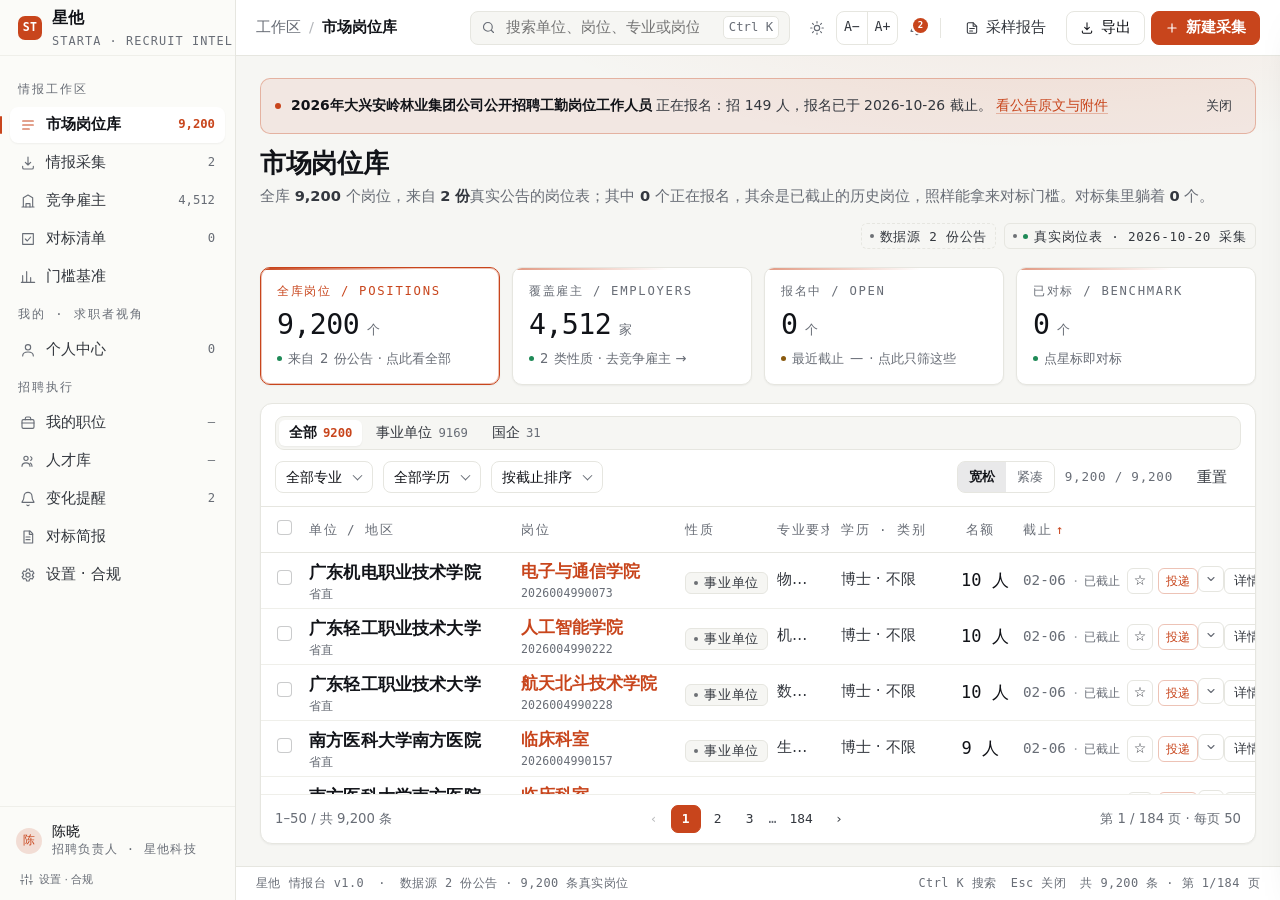
==== commit 33784289: "v1.1 招聘执行层：我的职位与JD差距、人才库、变化提醒、一页纸简报、角色权限与合规；新增5视图/导航/铃铛，app.js零改动" ====
--- a/app/index.html
+++ b/app/index.html
@@ -5,6 +5,7 @@
 <meta name="viewport" content="width=device-width, initial-scale=1">
 <title>星他 · 招聘情报台</title>
 <link rel="stylesheet" href="assets/styles.css">
+<link rel="stylesheet" href="assets/hr.css">
 </head>
 <body>
 <div class="app">
@@ -27,6 +28,14 @@
       <div class="rail-sec">我的 · 求职者视角</div>
       <nav class="navi" aria-label="个人中心导航">
         <a href="#" data-view="me" data-nav="个人中心" aria-label="个人中心"><svg width="16" height="16" viewBox="0 0 24 24" fill="none" stroke="currentColor" stroke-width="1.7" stroke-linecap="round" stroke-linejoin="round"><circle cx="12" cy="8" r="4"/><path d="M4 21c0-4 3.6-6 8-6s8 2 8 6"/></svg><span>个人中心</span><span class="ct" id="ctMe">0</span></a>
+      </nav>
+      <div class="rail-sec">招聘执行</div>
+      <nav class="navi" aria-label="招聘执行导航">
+        <a href="#" data-view="jd" data-nav="我的职位" aria-label="我的职位"><svg width="16" height="16" viewBox="0 0 24 24" fill="none" stroke="currentColor" stroke-width="1.7" stroke-linecap="round" stroke-linejoin="round"><rect x="3" y="7" width="18" height="13" rx="2"/><path d="M8 7V5a2 2 0 0 1 2-2h4a2 2 0 0 1 2 2v2"/><path d="M3 12h18"/></svg><span>我的职位</span><span class="ct" id="ctJd">0</span></a>
+        <a href="#" data-view="talent" data-nav="人才库" aria-label="人才库"><svg width="16" height="16" viewBox="0 0 24 24" fill="none" stroke="currentColor" stroke-width="1.7" stroke-linecap="round" stroke-linejoin="round"><circle cx="9" cy="8" r="3.2"/><path d="M3 20c0-3.4 2.7-5.2 6-5.2s6 1.8 6 5.2"/><path d="M16 5.5a3 3 0 0 1 0 5.6M18 20c0-2.6-1-4.2-2.6-5"/></svg><span>人才库</span><span class="ct" id="ctTalent">0</span></a>
+        <a href="#" data-view="watch" data-nav="变化提醒" aria-label="变化提醒"><svg width="16" height="16" viewBox="0 0 24 24" fill="none" stroke="currentColor" stroke-width="1.7" stroke-linecap="round" stroke-linejoin="round"><path d="M18 8a6 6 0 1 0-12 0c0 7-3 7-3 9h18c0-2-3-2-3-9"/><path d="M10.3 21a2 2 0 0 0 3.4 0"/></svg><span>变化提醒</span><span class="ct" id="ctWatch">0</span></a>
+        <a href="#" data-view="brief" data-nav="对标简报" aria-label="对标简报"><svg width="16" height="16" viewBox="0 0 24 24" fill="none" stroke="currentColor" stroke-width="1.7" stroke-linecap="round" stroke-linejoin="round"><path d="M6 3h9l4 4v14H6z"/><path d="M14 3v5h5"/><path d="M9 12h6M9 16h6"/></svg><span>对标简报</span></a>
+        <a href="#" data-view="settings" data-nav="设置 · 合规" aria-label="设置与合规"><svg width="16" height="16" viewBox="0 0 24 24" fill="none" stroke="currentColor" stroke-width="1.7" stroke-linecap="round" stroke-linejoin="round"><circle cx="12" cy="12" r="3.2"/><path d="M19 12a7 7 0 0 0-.1-1.2l2-1.5-2-3.4-2.3 1a7 7 0 0 0-2-1.2L14.2 3h-4l-.4 2.7a7 7 0 0 0-2 1.2l-2.3-1-2 3.4 2 1.5A7 7 0 0 0 5 12c0 .4 0 .8.1 1.2l-2 1.5 2 3.4 2.3-1a7 7 0 0 0 2 1.2l.4 2.7h4l.4-2.7a7 7 0 0 0 2-1.2l2.3 1 2-3.4-2-1.5c.1-.4.1-.8.1-1.2z"/></svg><span>设置 · 合规</span></a>
       </nav>
     </div>
     <div class="rail-foot">
@@ -289,6 +298,13 @@
       </div>
     </div>
 
+    <!-- 招聘执行视图：内容由 assets/hr-views-*.js 渲染 -->
+    <section class="page" id="view-jd" hidden></section>
+    <section class="page" id="view-talent" hidden></section>
+    <section class="page" id="view-watch" hidden></section>
+    <section class="page" id="view-brief" hidden></section>
+    <section class="page" id="view-settings" hidden></section>
+
   </main>
 
   <!-- ============ 状态栏 ============ -->
@@ -355,5 +371,9 @@
 <script src="assets/data.js"></script>
 <script src="assets/app.js"></script>
 <script src="assets/me.js"></script>
+<script src="assets/hr-core.js"></script>
+<script src="assets/hr-market.js"></script>
+<script src="assets/hr-views-a.js"></script>
+<script src="assets/hr-views-b.js"></script>
 </body>
 </html>
--- a/app/assets/hr.css
+++ b/app/assets/hr.css
@@ -0,0 +1,404 @@
+/* =====================================================================
+   星他 STARTA · 招聘执行层样式（v1.1）
+   ---------------------------------------------------------------------
+   只新增 .hr* 与 .bf* 组件，复用 styles.css 的变量与基础组件
+   （.btn / .chip / .panel / .kpi / .fld / .page-head / .callout / .empty）。
+   加载顺序：styles.css → hr.css，保证不覆盖既有组件。
+   ===================================================================== */
+
+/* ---------- 通用小件 ---------- */
+.hrmuted { color: var(--muted, #686D76); }
+.hrmeta { margin-left: auto; color: var(--muted, #686D76); font: 11px/1.4 var(--mono, ui-monospace, Consolas, monospace); }
+.hlink {
+  border: 0; background: none; padding: 0; cursor: pointer;
+  color: var(--accent, #C8451C); font: inherit; text-decoration: none;
+  border-bottom: 1px solid transparent;
+}
+.hlink:hover { border-bottom-color: currentColor; }
+.mono { font-family: var(--mono, ui-monospace, Consolas, monospace); }
+.icobtn {
+  display: inline-grid; place-items: center; width: 26px; height: 26px; flex: 0 0 auto;
+  border: 1px solid transparent; border-radius: 6px; background: none; color: var(--muted, #686D76);
+  cursor: pointer; padding: 0;
+}
+.icobtn:hover { border-color: var(--line, #E6E6E0); color: var(--ink, #111318); background: var(--bg, #F6F6F3); }
+.icobtn:disabled { opacity: .4; cursor: not-allowed; }
+
+/* ---------- 铃铛角标 ---------- */
+.hr-bdot {
+  position: absolute; top: 2px; right: 1px; min-width: 15px; height: 15px;
+  padding: 0 3px; border-radius: 8px; background: var(--accent, #C8451C); color: #fff;
+  font: 600 9px/15px var(--mono, ui-monospace, Consolas, monospace); text-align: center;
+  box-shadow: 0 0 0 2px var(--panel, #fff);
+}
+#bellBtn { position: relative; }
+
+/* ---------- 铃铛弹层 ---------- */
+.hbell {
+  position: fixed; z-index: 90; width: 380px; max-width: calc(100vw - 24px);
+  background: var(--panel, #fff); border: 1px solid var(--line, #E6E6E0); border-radius: 12px;
+  box-shadow: 0 18px 50px rgba(17, 19, 24, .16), 0 2px 8px rgba(17, 19, 24, .06);
+  overflow: hidden;
+}
+.hbell-hd { display: flex; align-items: center; gap: 8px; padding: 12px 14px 10px; border-bottom: 1px solid var(--line2, #EFEFEA); }
+.hbell-hd b { font-size: 13px; }
+.hbell-hd span { font-size: 11px; color: var(--muted, #686D76); }
+.hbell-x { margin-left: auto; }
+.hbell-list { max-height: 340px; overflow: auto; padding: 4px; }
+.hbell-it {
+  display: grid; grid-template-columns: 26px 1fr auto; gap: 9px; width: 100%; text-align: left;
+  padding: 9px 10px; border: 0; border-radius: 8px; background: none; cursor: pointer;
+}
+.hbell-it:hover { background: var(--bg, #F6F6F3); }
+.hbi-ic { display: grid; place-items: center; width: 26px; height: 26px; border-radius: 7px; background: rgba(200, 69, 28, .08); color: var(--accent, #C8451C); }
+.hbi-ic.warn { background: rgba(138, 90, 15, .1); color: var(--warn, #8A5A0F); }
+.hbi-main { min-width: 0; }
+.hbi-main b { display: block; font-size: 12px; line-height: 1.4; }
+.hbi-main small { display: block; color: var(--muted, #686D76); font-size: 11px; line-height: 1.45; margin-top: 1px; overflow: hidden; text-overflow: ellipsis; }
+.hbi-at { font: 10px/1.4 var(--mono, ui-monospace, Consolas, monospace); color: var(--muted, #686D76); white-space: nowrap; padding-top: 2px; }
+.hbell-empty { padding: 26px 18px; text-align: center; color: var(--muted, #686D76); }
+.hbell-empty svg { color: var(--ok, #1F8A57); }
+.hbell-empty b { display: block; margin: 8px 0 3px; color: var(--ink, #111318); font-size: 12.5px; }
+.hbell-empty span { font-size: 11px; }
+.hbell-ft { display: flex; align-items: center; gap: 10px; padding: 9px 14px; border-top: 1px solid var(--line2, #EFEFEA); background: var(--rail, #FBFBF8); }
+.hbell-link { border: 0; background: none; color: var(--accent, #C8451C); font-size: 11.5px; cursor: pointer; padding: 0; }
+.hbell-readall { margin-left: auto; border: 0; background: none; color: var(--muted, #686D76); font-size: 11.5px; cursor: pointer; padding: 0; }
+.hbell-readall:disabled { opacity: .45; cursor: default; }
+
+/* ---------- 角色菜单 ---------- */
+.hrmenu {
+  position: absolute; left: 12px; right: 12px; bottom: 62px; z-index: 80;
+  background: var(--panel, #fff); border: 1px solid var(--line, #E6E6E0); border-radius: 10px;
+  box-shadow: 0 16px 40px rgba(17, 19, 24, .18); padding: 5px; overflow: hidden;
+}
+.hrmenu-hd { padding: 7px 9px 5px; font: 10px/1 var(--mono, ui-monospace, Consolas, monospace); letter-spacing: .14em; color: var(--muted, #686D76); text-transform: uppercase; }
+.hrmenu-it { display: block; width: 100%; text-align: left; border: 0; background: none; border-radius: 7px; padding: 7px 9px; cursor: pointer; }
+.hrmenu-it:hover { background: var(--bg, #F6F6F3); }
+.hrmenu-it b { display: flex; align-items: center; gap: 6px; font-size: 12px; }
+.hrmenu-it b em { font: 9px/1 var(--mono, ui-monospace, Consolas, monospace); letter-spacing: .08em; color: var(--muted, #686D76); font-style: normal; }
+.hrmenu-it small { display: block; color: var(--muted, #686D76); font-size: 10.5px; margin-top: 2px; }
+.hrmenu-it[aria-checked="true"] { background: rgba(200, 69, 28, .07); }
+.hrmenu-it[aria-checked="true"] b { color: var(--accent, #C8451C); }
+.hrmenu-it.slim b { font-size: 11.5px; font-weight: 500; }
+.hrmenu-sep { height: 1px; background: var(--line2, #EFEFEA); margin: 4px 6px; }
+.hr-footlink {
+  display: flex; align-items: center; gap: 6px; padding: 6px 10px 2px;
+  color: var(--muted, #686D76); font-size: 11px; text-decoration: none;
+}
+.hr-footlink:hover { color: var(--ink, #111318); }
+
+/* ---------- 弹层 ---------- */
+.hrmodal { position: fixed; inset: 0; z-index: 120; display: grid; place-items: center; padding: 24px; }
+.hrmodal-scrim { position: absolute; inset: 0; background: rgba(17, 19, 24, .38); backdrop-filter: blur(2px); }
+.hrmodal-box {
+  position: relative; width: 480px; max-width: 100%; max-height: 86vh;
+  display: flex; flex-direction: column; background: var(--panel, #fff);
+  border: 1px solid var(--line, #E6E6E0); border-radius: 14px;
+  box-shadow: 0 24px 70px rgba(17, 19, 24, .26);
+}
+.hrmodal-box.wide { width: 720px; }
+.hrmodal-hd { display: flex; align-items: flex-start; gap: 10px; padding: 14px 16px 11px; border-bottom: 1px solid var(--line2, #EFEFEA); }
+.hrmodal-hd b { display: block; font-size: 14px; }
+.hrmodal-hd small { display: block; color: var(--muted, #686D76); font-size: 11px; margin-top: 2px; }
+.hrmodal-hd .icobtn { margin-left: auto; margin-top: -3px; }
+.hrmodal-bd { padding: 14px 16px; overflow: auto; }
+.hrmodal-ft { display: flex; align-items: center; gap: 9px; padding: 11px 16px; border-top: 1px solid var(--line2, #EFEFEA); }
+.hrmodal-err { flex: 1; min-width: 0; color: var(--accent, #C8451C); font-size: 11.5px; }
+.hrmodal-msg { margin: 0; font-size: 12.5px; line-height: 1.7; color: var(--ink2, #33373E); }
+
+/* ---------- 表单 ---------- */
+.hrform { display: grid; gap: 10px; }
+.hrform-row { display: grid; grid-template-columns: 1fr 1fr; gap: 10px; }
+.hrform-row.three { grid-template-columns: 1fr 1fr 1fr; }
+.hrform .fld { display: grid; gap: 4px; }
+.hrform .fld > span { font-size: 11px; color: var(--ink2, #33373E); font-weight: 500; }
+.hrform .fld > small { color: var(--muted, #686D76); font-size: 10.5px; }
+.hrform input[type="text"],
+.hrform input[type="number"],
+.hrform input[type="search"],
+.hrform input:not([type]),
+.hrform select,
+.hrform textarea {
+  width: 100%; box-sizing: border-box; border: 1px solid var(--line, #E6E6E0); border-radius: 7px;
+  background: var(--bg, #FBFBF8); color: var(--ink, #111318); font: inherit; font-size: 12.5px;
+  padding: 7px 9px; outline: none;
+}
+.hrform textarea { resize: vertical; min-height: 56px; line-height: 1.6; }
+.hrform input:focus, .hrform select:focus, .hrform textarea:focus { border-color: var(--accent, #C8451C); background: var(--panel, #fff); }
+.hrform input[type="file"] { font-size: 11.5px; padding: 5px; }
+.hrform-note { display: flex; gap: 5px; margin: 0; color: var(--muted, #686D76); font-size: 10.5px; line-height: 1.55; }
+.hrform-note svg { flex: 0 0 auto; margin-top: 2px; }
+.hrversions { border-top: 1px dashed var(--line, #E6E6E0); padding-top: 9px; margin-top: 4px; }
+.hrversions b { font-size: 11px; color: var(--ink2, #33373E); }
+.hrversions ul { list-style: none; margin: 5px 0 0; padding: 0; }
+.hrversions li { display: flex; gap: 8px; font-size: 10.5px; color: var(--muted, #686D76); padding: 2px 0; }
+.hrversions li span { font-family: var(--mono, ui-monospace, Consolas, monospace); }
+.hrversions li em { margin-left: auto; font-style: normal; }
+
+/* ---------- 我的职位 ---------- */
+.kpis.four { grid-template-columns: repeat(4, minmax(0, 1fr)); }
+.hjdlist { display: grid; gap: 12px; }
+.hjdcard {
+  border: 1px solid var(--line, #E6E6E0); border-radius: var(--r, 10px);
+  background: var(--panel, #fff); padding: 14px 16px;
+  box-shadow: 0 1px 2px rgba(17, 19, 24, .04);
+}
+.hjdcard.is-closed { opacity: .72; }
+.hjdcard-hd { display: flex; align-items: flex-start; gap: 10px; }
+.hjdcard-hd h3 { margin: 0; font-size: 15px; }
+.hjdcard-hd p { margin: 3px 0 0; color: var(--muted, #686D76); font-size: 11.5px; }
+.hjdcard-hd .stpill { margin-left: auto; }
+.stpill {
+  display: inline-block; padding: 3px 7px; border-radius: 5px; font-size: 10.5px; line-height: 1.3;
+  background: var(--bg, #F6F6F3); color: var(--ink2, #33373E); white-space: nowrap;
+}
+.stpill.ok { background: rgba(31, 138, 87, .1); color: var(--ok, #1F8A57); }
+.hjdcard-facts { display: flex; flex-wrap: wrap; gap: 5px 16px; margin: 10px 0 0; padding: 9px 0 0; border-top: 1px dashed var(--line, #E6E6E0); }
+.hjdcard-facts span { font-size: 11.5px; color: var(--ink2, #33373E); }
+.hjdcard-facts b { color: var(--muted, #686D76); font-weight: 500; margin-right: 5px; font-size: 10.5px; }
+.hjdcard-facts .wide { flex-basis: 100%; }
+.hjdcard-ft { display: flex; align-items: center; flex-wrap: wrap; gap: 7px; margin-top: 10px; padding-top: 10px; border-top: 1px solid var(--line2, #EFEFEA); }
+.hjdcard-ft .btn { padding: 4px 9px; font-size: 11px; }
+.btn.danger, .btn.ghost.danger { color: var(--accent, #C8451C); }
+.btn.ghost.danger:hover { border-color: var(--accent, #C8451C); background: rgba(200, 69, 28, .06); }
+.hjdcard-ft .hrmeta { margin-left: auto; }
+
+/* 门槛差距 */
+.hrgap { margin-top: 10px; border: 1px solid var(--line, #E6E6E0); border-left: 3px solid var(--ok, #1F8A57); border-radius: 8px; padding: 9px 11px; background: var(--rail, #FBFBF8); }
+.hrgap.watch { border-left-color: var(--warn, #8A5A0F); }
+.hrgap.high { border-left-color: var(--accent, #C8451C); background: rgba(200, 69, 28, .035); }
+.hrgap-hd { display: flex; align-items: center; gap: 8px; flex-wrap: wrap; }
+.hrgap-hd > span { font-size: 10.5px; color: var(--muted, #686D76); }
+.hrgap-hd .hlink { margin-left: auto; font-size: 10.5px; }
+.hrgap-lv { font-style: normal; font-size: 10px; line-height: 1; padding: 4px 6px; border-radius: 4px; background: rgba(31, 138, 87, .1); color: var(--ok, #1F8A57); font-family: var(--mono, ui-monospace, Consolas, monospace); letter-spacing: .06em; }
+.hrgap-lv.watch { background: rgba(138, 90, 15, .12); color: var(--warn, #8A5A0F); }
+.hrgap-lv.high { background: rgba(200, 69, 28, .12); color: var(--accent, #C8451C); }
+.hrgap-sum { margin: 6px 0 0; font-size: 11.5px; line-height: 1.6; color: var(--ink2, #33373E); }
+.hrgap-flags { margin: 5px 0 0; padding-left: 16px; }
+.hrgap-flags li { font-size: 11px; line-height: 1.55; color: var(--ink2, #33373E); margin: 1px 0; }
+
+/* 空态 */
+.hrempty-panel { padding: 0; }
+.hr-empty { display: flex; flex-direction: column; align-items: center; text-align: center; padding: 40px 24px; color: var(--muted, #686D76); }
+.hr-empty svg { color: var(--accent, #C8451C); opacity: .75; }
+.hr-empty b { margin: 10px 0 4px; font-size: 14px; color: var(--ink, #111318); }
+.hr-empty span { max-width: 460px; font-size: 12px; line-height: 1.65; }
+.hr-empty.small { padding: 26px 18px; }
+.hr-empty.small b { font-size: 12.5px; }
+.hr-empty-act { display: flex; gap: 8px; margin-top: 14px; }
+.toolbar { display: flex; align-items: center; gap: 10px; flex-wrap: wrap; }
+
+/* ---------- 从市场起草 ---------- */
+.hrmp-search {
+  display: flex; align-items: center; gap: 8px; padding: 7px 10px;
+  border: 1px solid var(--line, #E6E6E0); border-radius: 8px; background: var(--bg, #FBFBF8); margin-bottom: 10px;
+}
+.hrmp-search svg { color: var(--muted, #686D76); flex: 0 0 auto; }
+.hrmp-search input { flex: 1; min-width: 0; border: 0; background: none; outline: none; font: inherit; font-size: 12.5px; color: var(--ink, #111318); }
+.hrmp-list { display: grid; gap: 6px; max-height: 380px; overflow: auto; }
+.hrmp-item {
+  display: flex; align-items: center; gap: 12px; text-align: left; width: 100%;
+  border: 1px solid var(--line, #E6E6E0); border-radius: 8px; background: var(--panel, #fff);
+  padding: 8px 11px; cursor: pointer;
+}
+.hrmp-item:hover { border-color: var(--accent, #C8451C); background: rgba(200, 69, 28, .03); }
+.hrmp-main { min-width: 0; }
+.hrmp-main b { display: block; font-size: 12.5px; }
+.hrmp-main small { display: block; color: var(--muted, #686D76); font-size: 11px; margin-top: 1px; white-space: nowrap; overflow: hidden; text-overflow: ellipsis; }
+.hrmp-meta { margin-left: auto; display: flex; gap: 6px; flex-wrap: wrap; justify-content: flex-end; }
+.hrmp-meta span { font-size: 10px; padding: 2px 5px; border-radius: 4px; background: var(--bg, #F6F6F3); color: var(--ink2, #33373E); white-space: nowrap; }
+.hrmp-go { color: var(--muted, #686D76); flex: 0 0 auto; }
+
+/* ---------- 人才库 ---------- */
+.hrsearch {
+  display: flex; align-items: center; gap: 7px; padding: 6px 10px; min-width: 240px;
+  border: 1px solid var(--line, #E6E6E0); border-radius: 8px; background: var(--panel, #fff);
+}
+.hrsearch svg { color: var(--muted, #686D76); flex: 0 0 auto; }
+.hrsearch input { border: 0; background: none; outline: none; font: inherit; font-size: 12px; width: 100%; color: var(--ink, #111318); }
+.hrchips { display: flex; gap: 5px; flex-wrap: wrap; }
+.chip.on { background: var(--ink, #111318); color: #fff; border-color: var(--ink, #111318); }
+.hrtoolbar { margin: 12px 0; }
+
+.hrfunnel { display: flex; align-items: flex-end; gap: 4px; padding: 12px 16px 16px; }
+.hrfunnel-col { flex: 1; display: flex; flex-direction: column; align-items: center; gap: 3px; }
+.hrfunnel-col b { font: 600 17px/1.1 var(--mono, ui-monospace, Consolas, monospace); }
+.hrfunnel-col span { font-size: 10px; color: var(--muted, #686D76); white-space: nowrap; }
+.hrfunnel-col i { width: 100%; max-width: 46px; border-radius: 4px 4px 0 0; background: linear-gradient(180deg, var(--accent, #C8451C), rgba(200, 69, 28, .55)); opacity: .8; }
+.hrfunnel-col.is-zero i { background: var(--line, #E6E6E0); }
+.hrfunnel-col.is-zero b { color: var(--muted, #686D76); }
+
+.hrtal-panel { overflow: hidden; }
+.hrtal-table { display: grid; }
+.hrtal-row {
+  display: grid; grid-template-columns: minmax(150px, 1.4fr) minmax(120px, 1.2fr) 90px 112px 92px 64px;
+  align-items: center; gap: 10px; padding: 9px 14px; border-bottom: 1px solid var(--line2, #EFEFEA); font-size: 12px;
+}
+.hrtal-row:last-child { border-bottom: 0; }
+.hrtal-row.head { padding: 7px 14px; font: 10px/1.4 var(--mono, ui-monospace, Consolas, monospace); letter-spacing: .1em; color: var(--muted, #686D76); background: var(--rail, #FBFBF8); text-transform: uppercase; }
+.hrtal-row:not(.head):hover { background: var(--bg, #FAFAF7); }
+.hrtal-name b { font-size: 12.5px; }
+.hrtal-name small { display: block; color: var(--muted, #686D76); font-size: 10.5px; margin-top: 1px; }
+.hrtal-stage { width: 100%; border: 1px solid transparent; border-radius: 5px; background: var(--bg, #F6F6F3); color: var(--ink, #111318); font-size: 11px; padding: 4px 5px; outline: none; }
+.hrtal-stage:focus { border-color: var(--accent, #C8451C); }
+.hrtal-act { display: flex; gap: 2px; justify-content: flex-end; }
+
+.hrstage-pills { display: flex; flex-wrap: wrap; gap: 5px; }
+.stchip {
+  border: 1px solid var(--line, #E6E6E0); border-radius: 6px; background: var(--panel, #fff);
+  padding: 4px 8px; font-size: 11px; color: var(--ink2, #33373E); cursor: pointer;
+}
+.stchip:hover { border-color: var(--muted, #686D76); }
+.stchip.on { border-color: var(--ink, #111318); background: var(--ink, #111318); color: #fff; }
+.stchip:disabled { opacity: .45; cursor: not-allowed; }
+
+/* ---------- 提醒中心 ---------- */
+.hrrules { display: grid; }
+.hrrule { display: flex; align-items: center; gap: 10px; padding: 10px 16px; border-bottom: 1px solid var(--line2, #EFEFEA); }
+.hrrule:last-child { border-bottom: 0; }
+.hrrule.is-off { opacity: .55; }
+.hrrule-t { font: 10px/1 var(--mono, ui-monospace, Consolas, monospace); letter-spacing: .1em; color: var(--muted, #686D76); border: 1px solid var(--line, #E6E6E0); border-radius: 4px; padding: 3px 5px; }
+.hrrule-v { font-size: 12.5px; min-width: 90px; }
+.hrrule-n { flex: 1; font-size: 11px; color: var(--muted, #686D76); overflow: hidden; text-overflow: ellipsis; white-space: nowrap; }
+.hrswitch {
+  position: relative; width: 34px; height: 19px; flex: 0 0 auto; border-radius: 10px;
+  border: 1px solid var(--line, #E6E6E0); background: var(--line2, #EFEFEA); cursor: pointer; padding: 0;
+  transition: background .15s ease;
+}
+.hrswitch i { position: absolute; top: 2px; left: 2px; width: 13px; height: 13px; border-radius: 50%; background: #fff; box-shadow: 0 1px 2px rgba(0, 0, 0, .2); transition: left .15s ease; }
+.hrswitch.on { background: var(--ok, #1F8A57); border-color: var(--ok, #1F8A57); }
+.hrswitch.on i { left: 17px; }
+
+.hrnotifs { display: grid; }
+.hrnotif {
+  display: grid; grid-template-columns: 30px 1fr auto 18px; align-items: center; gap: 10px;
+  padding: 10px 16px; border: 0; border-bottom: 1px solid var(--line2, #EFEFEA); background: none;
+  text-align: left; cursor: pointer; font: inherit;
+}
+.hrnotif:last-child { border-bottom: 0; }
+.hrnotif:hover { background: var(--bg, #FAFAF7); }
+.hrnotif-ic { display: grid; place-items: center; width: 30px; height: 30px; border-radius: 8px; background: rgba(200, 69, 28, .08); color: var(--accent, #C8451C); }
+.hrnotif.warn .hrnotif-ic { background: rgba(138, 90, 15, .12); color: var(--warn, #8A5A0F); }
+.hrnotif-main { min-width: 0; }
+.hrnotif-main b { display: block; font-size: 12px; }
+.hrnotif-main small { display: block; color: var(--muted, #686D76); font-size: 11px; margin-top: 1px; overflow: hidden; text-overflow: ellipsis; white-space: nowrap; }
+.hrnotif-at { font: 10px/1.4 var(--mono, ui-monospace, Consolas, monospace); color: var(--muted, #686D76); }
+.hrnotif-go { color: var(--muted, #686D76); }
+
+/* ---------- 简报 ---------- */
+.hrbrief-tool { align-items: flex-start; margin: 12px 0 14px; }
+.hrcheck { display: inline-flex; align-items: center; gap: 5px; font-size: 11.5px; color: var(--ink2, #33373E); cursor: pointer; padding: 4px 8px; border: 1px solid var(--line, #E6E6E0); border-radius: 6px; background: var(--panel, #fff); }
+.hrcheck input { accent-color: var(--accent, #C8451C); }
+.hrbrief-preview { max-width: 860px; }
+
+/* 简报纸（页面预览 + 打印版共用视觉语言） */
+.bf-sheet { background: var(--panel, #fff); border: 1px solid var(--line, #E6E6E0); border-radius: 12px; padding: 30px 34px; box-shadow: 0 1px 2px rgba(17, 19, 24, .05); color: var(--ink, #111318); }
+.bf-brand { font: 600 10px/1.4 var(--mono, ui-monospace, Consolas, monospace); letter-spacing: .18em; color: var(--accent, #C8451C); text-transform: uppercase; }
+.bf-sheet h1 { font-size: 25px; margin: 7px 0 4px; }
+.bf-sub { margin: 0 0 4px; color: var(--muted, #686D76); font-size: 11.5px; }
+.bf-sheet h2 { font-size: 14px; margin: 20px 0 7px; padding-bottom: 5px; border-bottom: 1px solid var(--line, #E6E6E0); }
+.bf-kpis { display: grid; grid-template-columns: repeat(4, 1fr); gap: 9px; margin-top: 14px; }
+.bf-kpi { border: 1px solid var(--line, #E6E6E0); border-radius: 9px; padding: 8px 10px; background: var(--rail, #FBFBF8); min-width: 0; }
+.bf-kpi span { font: 10px/1 var(--mono, ui-monospace, Consolas, monospace); letter-spacing: .12em; color: var(--muted, #686D76); }
+.bf-kpi b { display: block; font: 600 19px/1.2 var(--mono, ui-monospace, Consolas, monospace); margin-top: 5px; }
+.bf-kpi small { display: block; font-size: 10px; color: var(--muted, #686D76); margin-top: 2px; white-space: nowrap; overflow: hidden; text-overflow: ellipsis; }
+.bf-note { color: var(--muted, #686D76); font-size: 11px; margin: 5px 0; }
+.bf-bars { display: grid; grid-template-columns: 1fr 1fr; gap: 11px 20px; margin: 7px 0 3px; }
+.bf-barblock b { display: block; font-size: 10.5px; color: var(--ink2, #33373E); margin-bottom: 4px; }
+.bf-bar { display: grid; grid-template-columns: 68px 1fr 36px; align-items: center; gap: 5px; margin: 2px 0; }
+.bf-bar-l { font-size: 10px; color: var(--ink2, #33373E); white-space: nowrap; overflow: hidden; text-overflow: ellipsis; }
+.bf-bar i { display: block; height: 6px; border-radius: 3px; background: var(--accent, #C8451C); opacity: .72; min-width: 2px; }
+.bf-bar-v { font: 9.5px/1 var(--mono, ui-monospace, Consolas, monospace); color: var(--muted, #686D76); text-align: right; }
+.bf-table { width: 100%; border-collapse: collapse; font-size: 11px; }
+.bf-table th { text-align: left; font: 9.5px/1 var(--mono, ui-monospace, Consolas, monospace); letter-spacing: .08em; color: var(--muted, #686D76); padding: 6px; border-bottom: 1px solid var(--line, #E6E6E0); }
+.bf-table td { padding: 6px; border-bottom: 1px solid var(--line2, #EFEFEA); vertical-align: top; }
+.bf-table td small { display: block; color: var(--muted, #686D76); font-size: 9.5px; }
+.bf-gap { border: 1px solid var(--line, #E6E6E0); border-left: 3px solid var(--muted, #686D76); border-radius: 8px; padding: 9px 11px; margin: 7px 0; }
+.bf-gap.high { border-left-color: var(--accent, #C8451C); }
+.bf-gap.watch { border-left-color: var(--warn, #8A5A0F); }
+.bf-gap-hd { display: flex; align-items: baseline; gap: 7px; flex-wrap: wrap; }
+.bf-gap-hd b { font-size: 12.5px; }
+.bf-gap-hd span { font-size: 10px; color: var(--muted, #686D76); }
+.bf-lv { margin-left: auto; font: 9.5px/1 var(--mono, ui-monospace, Consolas, monospace); letter-spacing: .06em; padding: 3px 5px; border-radius: 4px; background: var(--bg, #F6F6F3); color: var(--warn, #8A5A0F); font-style: normal; }
+.bf-lv.high { color: var(--accent, #C8451C); }
+.bf-gap-sum { font-size: 11px; margin: 5px 0 3px; line-height: 1.55; }
+.bf-flags { margin: 0; padding-left: 16px; }
+.bf-flags li { font-size: 10.5px; color: var(--ink2, #33373E); margin: 1px 0; }
+.bf-remind { padding-left: 16px; margin: 0; }
+.bf-remind li { font-size: 11px; margin: 3px 0; }
+.bf-remind span { display: block; color: var(--muted, #686D76); font-size: 10px; }
+.bf-actions { margin: 0; padding-left: 18px; }
+.bf-actions li { font-size: 11.5px; margin: 3px 0; }
+.bf-src { padding-left: 16px; margin: 0; }
+.bf-src li { font-size: 10px; color: var(--muted, #686D76); margin: 2px 0; line-height: 1.5; }
+.bf-src .bf-gen { color: var(--muted, #686D76); opacity: .7; }
+.bf-empty { font-size: 11px; color: var(--muted, #686D76); border: 1px dashed var(--line, #E6E6E0); border-radius: 8px; padding: 9px 11px; margin: 6px 0; }
+
+/* ---------- 设置与合规 ---------- */
+.hrkvs { display: grid; grid-template-columns: 1fr 1fr; gap: 1px; background: var(--line2, #EFEFEA); border-top: 1px solid var(--line2, #EFEFEA); border-bottom: 1px solid var(--line2, #EFEFEA); }
+.hrkv { display: flex; flex-direction: column; gap: 2px; background: var(--panel, #fff); padding: 9px 16px; }
+.hrkv span { font: 10px/1.3 var(--mono, ui-monospace, Consolas, monospace); letter-spacing: .1em; color: var(--muted, #686D76); }
+.hrkv b { font-size: 12.5px; font-weight: 500; }
+.hrnotices { display: grid; }
+.hrnotice { display: flex; align-items: center; gap: 12px; padding: 10px 16px; border-bottom: 1px solid var(--line2, #EFEFEA); }
+.hrnotice:last-child { border-bottom: 0; }
+.hrnotice b { display: block; font-size: 12px; }
+.hrnotice small { display: block; color: var(--muted, #686D76); font-size: 10.5px; margin-top: 1px; }
+.hrnotice .hlink { margin-left: auto; white-space: nowrap; font-size: 11px; }
+.hrnote-line { display: flex; gap: 6px; margin: 0; padding: 10px 16px; color: var(--muted, #686D76); font-size: 10.5px; line-height: 1.6; border-top: 1px solid var(--line2, #EFEFEA); }
+.hrnote-line svg { flex: 0 0 auto; margin-top: 2px; color: var(--warn, #8A5A0F); }
+
+.hrroles { display: grid; }
+.hrrole { display: flex; align-items: center; gap: 12px; padding: 11px 16px; border-bottom: 1px solid var(--line2, #EFEFEA); }
+.hrrole:last-child { border-bottom: 0; }
+.hrrole.on { background: rgba(200, 69, 28, .035); }
+.hrrole b { display: flex; align-items: center; gap: 6px; font-size: 12.5px; }
+.hrrole b em { font: 9px/1 var(--mono, ui-monospace, Consolas, monospace); color: var(--muted, #686D76); font-style: normal; letter-spacing: .08em; }
+.hrrole small { display: block; color: var(--muted, #686D76); font-size: 11px; margin-top: 2px; }
+.hrrole .btn, .hrrole .chip { margin-left: auto; flex: 0 0 auto; }
+
+.hrints { display: grid; grid-template-columns: 1fr 1fr; gap: 10px; padding: 12px 16px; }
+.hrint { display: flex; align-items: flex-start; gap: 10px; border: 1px solid var(--line, #E6E6E0); border-radius: 8px; padding: 10px 12px; background: var(--rail, #FBFBF8); }
+.hrint b { display: block; font-size: 12px; }
+.hrint small { display: block; color: var(--muted, #686D76); font-size: 10.5px; line-height: 1.55; margin-top: 3px; }
+.hrint .chip { margin-left: auto; flex: 0 0 auto; }
+
+.hrlaw { margin: 0; padding: 10px 16px 10px 34px; }
+.hrlaw li { font-size: 11.5px; line-height: 1.65; color: var(--ink2, #33373E); margin: 3px 0; }
+.hrlaw b { color: var(--ink, #111318); }
+
+.hrdanger { display: flex; align-items: center; gap: 10px; padding: 12px 16px; border-top: 1px solid var(--line2, #EFEFEA); }
+
+.hraudit { display: grid; max-height: 280px; overflow: auto; }
+.hraudit-row { display: grid; grid-template-columns: 104px 132px 120px 1fr; gap: 8px; align-items: baseline; padding: 6px 16px; border-bottom: 1px solid var(--line2, #EFEFEA); font-size: 11px; }
+.hraudit-row:last-child { border-bottom: 0; }
+.hraudit-at { color: var(--muted, #686D76); font-size: 10px; }
+.hraudit-who { color: var(--ink2, #33373E); }
+.hraudit-who em { font-style: normal; color: var(--muted, #686D76); font-size: 9.5px; margin-left: 3px; }
+.hraudit-act { font-weight: 500; }
+.hraudit-det { color: var(--muted, #686D76); overflow: hidden; text-overflow: ellipsis; white-space: nowrap; }
+
+.hrfoot { padding: 18px 4px 6px; text-align: center; color: var(--muted, #686D76); font: 10.5px/1.6 var(--mono, ui-monospace, Consolas, monospace); letter-spacing: .04em; }
+
+/* ---------- 窄屏 ---------- */
+@media (max-width: 860px) {
+  .kpis.four, .bf-kpis { grid-template-columns: repeat(2, minmax(0, 1fr)); }
+  .hrform-row, .hrform-row.three, .hrkvs, .hrints { grid-template-columns: 1fr; }
+  .hrtal-row { grid-template-columns: minmax(120px, 1.5fr) 90px 96px 52px; }
+  .hrtal-row.head span:nth-child(2), .hrtal-row.head span:nth-child(3), .hrtal-row.head span:nth-child(5),
+  .hrtal-row:not(.head) > span:nth-child(3), .hrtal-row:not(.head) > span:nth-child(5) { display: none; }
+  .hrbrief-preview .bf-bars { grid-template-columns: 1fr; }
+}
+
+/* KPI 兼容：views 里用 span/b/small 的简化写法，视觉对齐 .kpi 的 lb/v/ft */
+.kpi > span { display: block; font-family: var(--mono); font-size: .66rem; letter-spacing: .14em; color: var(--muted); }
+.kpi > b { display: block; font-family: var(--mono); font-size: 1.66rem; line-height: 1.15; margin-top: 8px; letter-spacing: -.02em; font-weight: 600; }
+.kpi > b.mono { font-size: 1.02rem; font-weight: 500; letter-spacing: 0; }
+.kpi > small { display: block; font-size: .78rem; color: var(--muted); margin-top: 7px; white-space: nowrap; overflow: hidden; text-overflow: ellipsis; }
+html[data-fs="sm"] .kpi > b { font-size: 1.4rem; }
+
+
+/* 招聘执行页：内容按自然高度堆叠，滚动交给 .main；面板不再被 flex 拉伸 */
+#view-jd, #view-talent, #view-watch, #view-brief, #view-settings { display: block; }
+#view-jd .panel, #view-talent .panel, #view-watch .panel,
+#view-brief .panel, #view-settings .panel { flex: 0 0 auto; min-height: 0; }
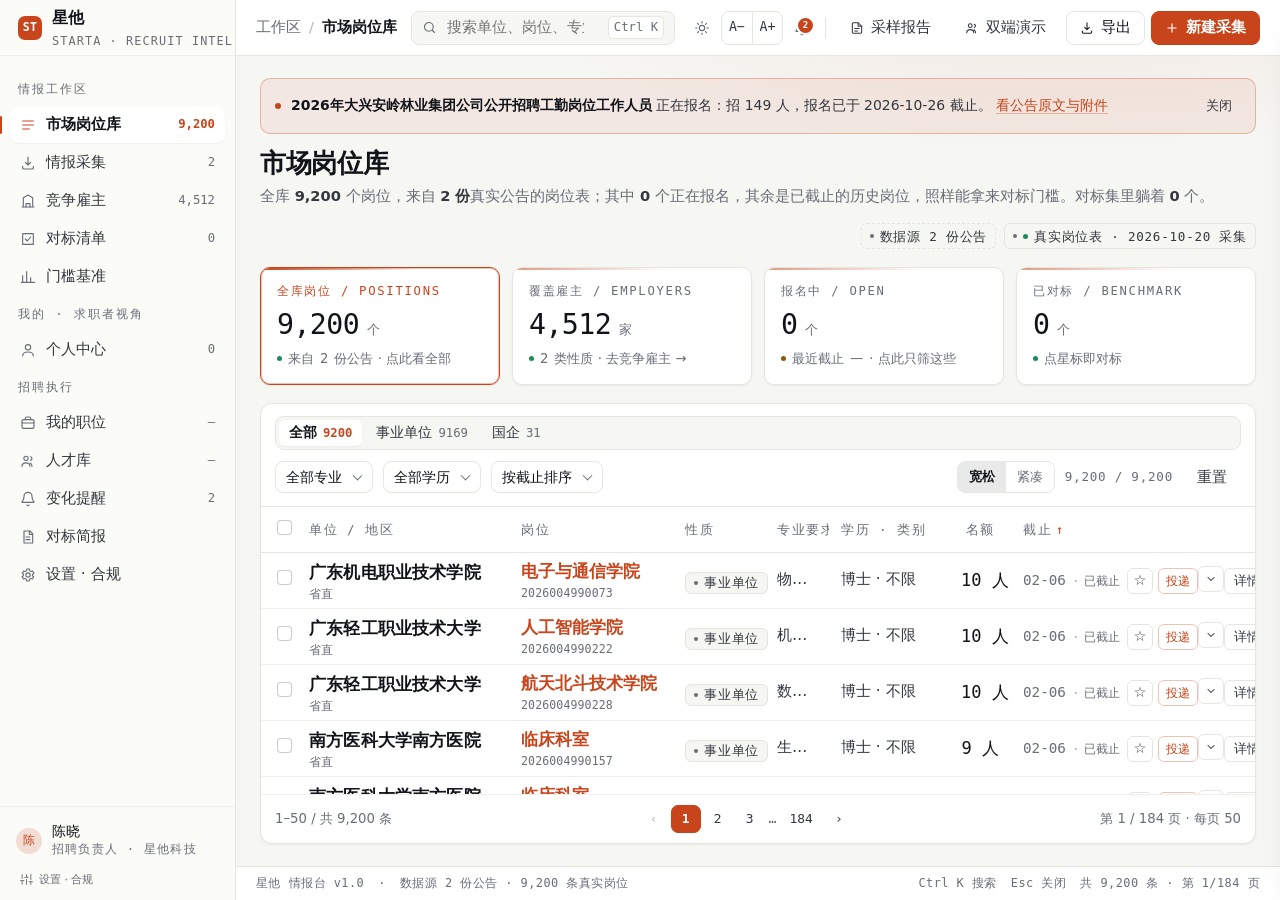
==== commit 542afa29: "工作台性能与连通性补丁：搜索/雇主视图去全表扫描、视图历史与深链、双端入口与双端页、移动端状态栏；同步重建单文件版" ====
--- a/app/index.html
+++ b/app/index.html
@@ -4,6 +4,7 @@
 <meta charset="utf-8">
 <meta name="viewport" content="width=device-width, initial-scale=1">
 <title>星他 · 招聘情报台</title>
+<link rel="icon" href="data:image/svg+xml,%3Csvg%20xmlns='http://www.w3.org/2000/svg'%20viewBox='0%200%2032%2032'%3E%3Crect%20width='32'%20height='32'%20rx='8'%20fill='%23c2410c'/%3E%3Ctext%20x='16'%20y='22'%20font-family='sans-serif'%20font-size='15'%20font-weight='700'%20fill='white'%20text-anchor='middle'%3EST%3C/text%3E%3C/svg%3E">
 <link rel="stylesheet" href="assets/styles.css">
 <link rel="stylesheet" href="assets/hr.css">
 </head>
@@ -70,6 +71,9 @@
         <svg width="14" height="14" viewBox="0 0 24 24" fill="none" stroke="currentColor" stroke-width="1.8" stroke-linecap="round" stroke-linejoin="round"><path d="M14 3H6a2 2 0 0 0-2 2v14a2 2 0 0 0 2 2h12a2 2 0 0 0 2-2V9z"/><path d="M14 3v6h6"/><path d="M8 13h8M8 17h5"/></svg>
         <span class="rl-full">采样报告</span>
       </a>
+      <a class="btn ghost report-link" id="dualLink" href="双端/index.html" target="_blank" rel="noopener" title="看双身份演示（求职者 / 招聘方）"><svg width="14" height="14" viewBox="0 0 24 24" fill="none" stroke="currentColor" stroke-width="1.8" stroke-linecap="round" stroke-linejoin="round"><circle cx="9" cy="8" r="3.2"/><path d="M3 20c0-3.4 2.7-5.2 6-5.2s6 1.8 6 5.2"/><path d="M16 5.5a3 3 0 0 1 0 5.6M18 20c0-2.6-1-4.2-2.6-5"/></svg>
+        <span class="rl-full">双端演示</span>
+      </a>
       <button class="btn" id="exportBtn"><svg width="14" height="14" viewBox="0 0 24 24" fill="none" stroke="currentColor" stroke-width="1.8" stroke-linecap="round" stroke-linejoin="round"><path d="M12 3v12m0 0 4-4m-4 4-4-4"/><path d="M4 17v2a2 2 0 0 0 2 2h12a2 2 0 0 0 2-2v-2"/></svg>导出</button>
       <button class="btn primary" id="newBtn"><svg width="14" height="14" viewBox="0 0 24 24" fill="none" stroke="currentColor" stroke-width="2" stroke-linecap="round"><path d="M12 5v14M5 12h14"/></svg>新建采集</button>
     </div>
@@ -96,7 +100,7 @@
 
       <section class="kpis" aria-label="关键指标（可点，点了就筛）">
         <div class="kpi" role="button" tabindex="0" data-quick="all" aria-pressed="true" aria-label="全部岗位"><div class="lb">全库岗位 / POSITIONS</div><div class="v num"><span id="kpiOpen">9,200</span><i>个</i></div><div class="ft"><span class="dot"></span>来自 <span id="kpiWeekNew">2</span> 份公告 · 点此看全部</div></div>
-        <div class="kpi" role="button" tabindex="0" data-goview="units" aria-label="覆盖雇主，跳转竞争雇主"><div class="lb">覆盖雇主 / EMPLOYERS</div><div class="v num"><span id="kpiUnits">4,519</span><i>家</i></div><div class="ft"><span class="dot"></span><span id="kpiTypes">2</span> 类性质 · 去竞争雇主 →</div></div>
+        <div class="kpi" role="button" tabindex="0" data-goview="units" aria-label="覆盖雇主，跳转竞争雇主"><div class="lb">覆盖雇主 / EMPLOYERS</div><div class="v num"><span id="kpiUnits">4,512</span><i>家</i></div><div class="ft"><span class="dot"></span><span id="kpiTypes">2</span> 类性质 · 去竞争雇主 →</div></div>
         <div class="kpi" role="button" tabindex="0" data-quick="open" aria-pressed="false" aria-label="只看正在报名的岗位"><div class="lb">报名中 / OPEN</div><div class="v num"><span id="kpiUrgent">31</span><i>个</i></div><div class="ft"><span class="dot warn"></span>最近截止 <span id="kpiEarliest">10-26</span> · 点此只筛这些</div></div>
         <div class="kpi" role="button" tabindex="0" data-quick="saved" aria-pressed="false" aria-label="只看已对标的岗位"><div class="lb">已对标 / BENCHMARK</div><div class="v num"><span id="kpiSaved">0</span><i>个</i></div><div class="ft"><span class="dot"></span>点星标即对标</div></div>
       </section>
@@ -313,6 +317,7 @@
     <span class="hideSm">·</span>
     <span id="statusMeta">数据源 2 份公告 · 9,200 条真实岗位</span>
     <a class="report-link-sm" href="https://mikuascendlog.com/position-strata/" target="_blank" rel="noopener">采样报告 ↗</a>
+    <a class="report-link-sm" id="dualLinkSm" href="双端/index.html" target="_blank" rel="noopener">双端 ↗</a>
     <span class="sp"></span>
     <span class="hideSm">Ctrl K 搜索</span>
     <span class="hideSm">Esc 关闭</span>
--- a/app/assets/styles.css
+++ b/app/assets/styles.css
@@ -1144,8 +1144,10 @@
   .topbar #exportBtn,.topbar #newBtn{padding:0 10px;font-size:.82rem}
   .topbar #exportBtn svg,.topbar #newBtn svg{width:12px;height:12px}
   .crumb{max-width:44vw;overflow:hidden;white-space:nowrap;text-overflow:ellipsis}
-  .statusbar{overflow:hidden;white-space:nowrap}
+  .statusbar{overflow:hidden;white-space:nowrap;gap:8px;padding:0 12px}
   .statusbar .hideSm{display:none}
+  .statusbar #statusMeta{flex:1 1 0;min-width:0;overflow:hidden;text-overflow:ellipsis}
+  .statusbar .report-link-sm,.statusbar #dualLinkSm{flex:0 0 auto}
   .me-grid{grid-template-columns:minmax(0,1fr)}
   .me-form{grid-template-columns:minmax(0,1fr)}
   .me-form .fld.wide{grid-column:1 / -1}
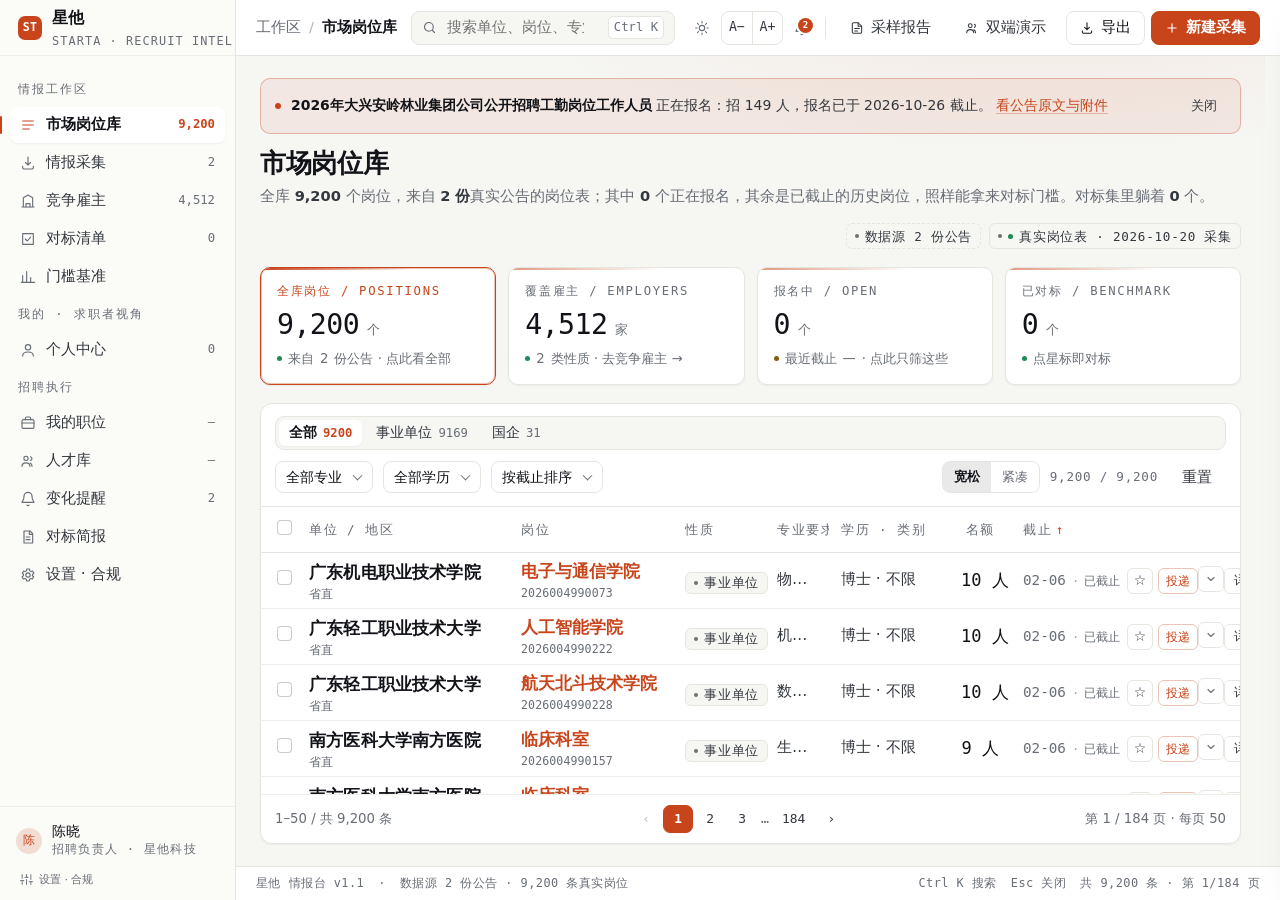
==== commit a1c9385c: "提交包同步：双端演示升到 v0.9（多轮面试/面评回状态机/门槛建议），README 与工作台资产更新" ====
--- a/app/index.html
+++ b/app/index.html
@@ -20,23 +20,23 @@
     <div class="rail-scroll">
       <div class="rail-sec">情报工作区</div>
       <nav class="navi" aria-label="主导航">
-        <a href="#" data-view="lib" data-nav="市场岗位库" aria-label="市场岗位库" aria-current="page"><svg width="16" height="16" viewBox="0 0 24 24" fill="none" stroke="currentColor" stroke-width="1.7" stroke-linecap="round" stroke-linejoin="round"><path d="M4 6h16M4 12h16M4 18h10"/></svg><span>市场岗位库</span><span class="ct" id="ctJobs">—</span></a>
-        <a href="#" data-view="collect" data-nav="情报采集" aria-label="情报采集"><svg width="16" height="16" viewBox="0 0 24 24" fill="none" stroke="currentColor" stroke-width="1.7" stroke-linecap="round" stroke-linejoin="round"><path d="M12 3v12m0 0 4-4m-4 4-4-4"/><path d="M4 17v2a2 2 0 0 0 2 2h12a2 2 0 0 0 2-2v-2"/></svg><span>情报采集</span><span class="ct" id="ctNotices">—</span></a>
-        <a href="#" data-view="units" data-nav="竞争雇主" aria-label="竞争雇主"><svg width="16" height="16" viewBox="0 0 24 24" fill="none" stroke="currentColor" stroke-width="1.7" stroke-linecap="round" stroke-linejoin="round"><path d="M3 21h18M5 21V7l7-4 7 4v14"/><path d="M9 21v-5h6v5"/></svg><span>竞争雇主</span><span class="ct" id="ctUnits">—</span></a>
-        <a href="#" data-view="mine" data-nav="对标清单" aria-label="对标清单"><svg width="16" height="16" viewBox="0 0 24 24" fill="none" stroke="currentColor" stroke-width="1.7" stroke-linecap="round" stroke-linejoin="round"><path d="M4 4h16v16H4z"/><path d="m8 12 3 3 5-6"/></svg><span>对标清单</span><span class="ct" id="ctMine">0</span></a>
-        <a href="#" data-view="skill" data-nav="门槛基准" aria-label="门槛基准"><svg width="16" height="16" viewBox="0 0 24 24" fill="none" stroke="currentColor" stroke-width="1.7" stroke-linecap="round" stroke-linejoin="round"><path d="M4 20V10M10 20V4M16 20v-7M22 20H2"/></svg><span>门槛基准</span></a>
+        <a href="?view=lib" data-view="lib" data-nav="市场岗位库" aria-label="市场岗位库" aria-current="page"><svg width="16" height="16" viewBox="0 0 24 24" fill="none" stroke="currentColor" stroke-width="1.7" stroke-linecap="round" stroke-linejoin="round"><path d="M4 6h16M4 12h16M4 18h10"/></svg><span>市场岗位库</span><span class="ct" id="ctJobs">—</span></a>
+        <a href="?view=collect" data-view="collect" data-nav="情报采集" aria-label="情报采集"><svg width="16" height="16" viewBox="0 0 24 24" fill="none" stroke="currentColor" stroke-width="1.7" stroke-linecap="round" stroke-linejoin="round"><path d="M12 3v12m0 0 4-4m-4 4-4-4"/><path d="M4 17v2a2 2 0 0 0 2 2h12a2 2 0 0 0 2-2v-2"/></svg><span>情报采集</span><span class="ct" id="ctNotices">—</span></a>
+        <a href="?view=units" data-view="units" data-nav="竞争雇主" aria-label="竞争雇主"><svg width="16" height="16" viewBox="0 0 24 24" fill="none" stroke="currentColor" stroke-width="1.7" stroke-linecap="round" stroke-linejoin="round"><path d="M3 21h18M5 21V7l7-4 7 4v14"/><path d="M9 21v-5h6v5"/></svg><span>竞争雇主</span><span class="ct" id="ctUnits">—</span></a>
+        <a href="?view=mine" data-view="mine" data-nav="对标清单" aria-label="对标清单"><svg width="16" height="16" viewBox="0 0 24 24" fill="none" stroke="currentColor" stroke-width="1.7" stroke-linecap="round" stroke-linejoin="round"><path d="M4 4h16v16H4z"/><path d="m8 12 3 3 5-6"/></svg><span>对标清单</span><span class="ct" id="ctMine">0</span></a>
+        <a href="?view=skill" data-view="skill" data-nav="门槛基准" aria-label="门槛基准"><svg width="16" height="16" viewBox="0 0 24 24" fill="none" stroke="currentColor" stroke-width="1.7" stroke-linecap="round" stroke-linejoin="round"><path d="M4 20V10M10 20V4M16 20v-7M22 20H2"/></svg><span>门槛基准</span></a>
       </nav>
       <div class="rail-sec">我的 · 求职者视角</div>
       <nav class="navi" aria-label="个人中心导航">
-        <a href="#" data-view="me" data-nav="个人中心" aria-label="个人中心"><svg width="16" height="16" viewBox="0 0 24 24" fill="none" stroke="currentColor" stroke-width="1.7" stroke-linecap="round" stroke-linejoin="round"><circle cx="12" cy="8" r="4"/><path d="M4 21c0-4 3.6-6 8-6s8 2 8 6"/></svg><span>个人中心</span><span class="ct" id="ctMe">0</span></a>
+        <a href="?view=me" data-view="me" data-nav="个人中心" aria-label="个人中心"><svg width="16" height="16" viewBox="0 0 24 24" fill="none" stroke="currentColor" stroke-width="1.7" stroke-linecap="round" stroke-linejoin="round"><circle cx="12" cy="8" r="4"/><path d="M4 21c0-4 3.6-6 8-6s8 2 8 6"/></svg><span>个人中心</span><span class="ct" id="ctMe">0</span></a>
       </nav>
       <div class="rail-sec">招聘执行</div>
       <nav class="navi" aria-label="招聘执行导航">
-        <a href="#" data-view="jd" data-nav="我的职位" aria-label="我的职位"><svg width="16" height="16" viewBox="0 0 24 24" fill="none" stroke="currentColor" stroke-width="1.7" stroke-linecap="round" stroke-linejoin="round"><rect x="3" y="7" width="18" height="13" rx="2"/><path d="M8 7V5a2 2 0 0 1 2-2h4a2 2 0 0 1 2 2v2"/><path d="M3 12h18"/></svg><span>我的职位</span><span class="ct" id="ctJd">0</span></a>
-        <a href="#" data-view="talent" data-nav="人才库" aria-label="人才库"><svg width="16" height="16" viewBox="0 0 24 24" fill="none" stroke="currentColor" stroke-width="1.7" stroke-linecap="round" stroke-linejoin="round"><circle cx="9" cy="8" r="3.2"/><path d="M3 20c0-3.4 2.7-5.2 6-5.2s6 1.8 6 5.2"/><path d="M16 5.5a3 3 0 0 1 0 5.6M18 20c0-2.6-1-4.2-2.6-5"/></svg><span>人才库</span><span class="ct" id="ctTalent">0</span></a>
-        <a href="#" data-view="watch" data-nav="变化提醒" aria-label="变化提醒"><svg width="16" height="16" viewBox="0 0 24 24" fill="none" stroke="currentColor" stroke-width="1.7" stroke-linecap="round" stroke-linejoin="round"><path d="M18 8a6 6 0 1 0-12 0c0 7-3 7-3 9h18c0-2-3-2-3-9"/><path d="M10.3 21a2 2 0 0 0 3.4 0"/></svg><span>变化提醒</span><span class="ct" id="ctWatch">0</span></a>
-        <a href="#" data-view="brief" data-nav="对标简报" aria-label="对标简报"><svg width="16" height="16" viewBox="0 0 24 24" fill="none" stroke="currentColor" stroke-width="1.7" stroke-linecap="round" stroke-linejoin="round"><path d="M6 3h9l4 4v14H6z"/><path d="M14 3v5h5"/><path d="M9 12h6M9 16h6"/></svg><span>对标简报</span></a>
-        <a href="#" data-view="settings" data-nav="设置 · 合规" aria-label="设置与合规"><svg width="16" height="16" viewBox="0 0 24 24" fill="none" stroke="currentColor" stroke-width="1.7" stroke-linecap="round" stroke-linejoin="round"><circle cx="12" cy="12" r="3.2"/><path d="M19 12a7 7 0 0 0-.1-1.2l2-1.5-2-3.4-2.3 1a7 7 0 0 0-2-1.2L14.2 3h-4l-.4 2.7a7 7 0 0 0-2 1.2l-2.3-1-2 3.4 2 1.5A7 7 0 0 0 5 12c0 .4 0 .8.1 1.2l-2 1.5 2 3.4 2.3-1a7 7 0 0 0 2 1.2l.4 2.7h4l.4-2.7a7 7 0 0 0 2-1.2l2.3 1 2-3.4-2-1.5c.1-.4.1-.8.1-1.2z"/></svg><span>设置 · 合规</span></a>
+        <a href="?view=jd" data-view="jd" data-nav="我的职位" aria-label="我的职位"><svg width="16" height="16" viewBox="0 0 24 24" fill="none" stroke="currentColor" stroke-width="1.7" stroke-linecap="round" stroke-linejoin="round"><rect x="3" y="7" width="18" height="13" rx="2"/><path d="M8 7V5a2 2 0 0 1 2-2h4a2 2 0 0 1 2 2v2"/><path d="M3 12h18"/></svg><span>我的职位</span><span class="ct" id="ctJd">0</span></a>
+        <a href="?view=talent" data-view="talent" data-nav="人才库" aria-label="人才库"><svg width="16" height="16" viewBox="0 0 24 24" fill="none" stroke="currentColor" stroke-width="1.7" stroke-linecap="round" stroke-linejoin="round"><circle cx="9" cy="8" r="3.2"/><path d="M3 20c0-3.4 2.7-5.2 6-5.2s6 1.8 6 5.2"/><path d="M16 5.5a3 3 0 0 1 0 5.6M18 20c0-2.6-1-4.2-2.6-5"/></svg><span>人才库</span><span class="ct" id="ctTalent">0</span></a>
+        <a href="?view=watch" data-view="watch" data-nav="变化提醒" aria-label="变化提醒"><svg width="16" height="16" viewBox="0 0 24 24" fill="none" stroke="currentColor" stroke-width="1.7" stroke-linecap="round" stroke-linejoin="round"><path d="M18 8a6 6 0 1 0-12 0c0 7-3 7-3 9h18c0-2-3-2-3-9"/><path d="M10.3 21a2 2 0 0 0 3.4 0"/></svg><span>变化提醒</span><span class="ct" id="ctWatch">0</span></a>
+        <a href="?view=brief" data-view="brief" data-nav="对标简报" aria-label="对标简报"><svg width="16" height="16" viewBox="0 0 24 24" fill="none" stroke="currentColor" stroke-width="1.7" stroke-linecap="round" stroke-linejoin="round"><path d="M6 3h9l4 4v14H6z"/><path d="M14 3v5h5"/><path d="M9 12h6M9 16h6"/></svg><span>对标简报</span></a>
+        <a href="?view=settings" data-view="settings" data-nav="设置 · 合规" aria-label="设置与合规"><svg width="16" height="16" viewBox="0 0 24 24" fill="none" stroke="currentColor" stroke-width="1.7" stroke-linecap="round" stroke-linejoin="round"><circle cx="12" cy="12" r="3.2"/><path d="M19 12a7 7 0 0 0-.1-1.2l2-1.5-2-3.4-2.3 1a7 7 0 0 0-2-1.2L14.2 3h-4l-.4 2.7a7 7 0 0 0-2 1.2l-2.3-1-2 3.4 2 1.5A7 7 0 0 0 5 12c0 .4 0 .8.1 1.2l-2 1.5 2 3.4 2.3-1a7 7 0 0 0 2 1.2l.4 2.7h4l.4-2.7a7 7 0 0 0 2-1.2l2.3 1 2-3.4-2-1.5c.1-.4.1-.8.1-1.2z"/></svg><span>设置 · 合规</span></a>
       </nav>
     </div>
     <div class="rail-foot">
@@ -81,7 +81,7 @@
 
   <!-- ============ 主区 ============ -->
   <main class="main">
-    <div class="page" id="view-lib">
+    <div class="page" tabindex="-1" id="view-lib">
       <div class="banner" id="banner" hidden>
         <span class="bdot"></span>
         <div class="btxt" id="bannerText"></div>
@@ -160,7 +160,7 @@
     </div>
 
     <!-- ============ 视图二：情报采集 ============ -->
-    <div class="page" id="view-collect" hidden>
+    <div class="page" tabindex="-1" id="view-collect" hidden>
       <div class="page-head">
         <div>
           <h1>情报采集</h1>
@@ -192,7 +192,7 @@
       </div>
     </div>
 
-    <div class="page" id="view-units" hidden>
+    <div class="page" tabindex="-1" id="view-units" hidden>
       <div class="page-head">
         <div>
           <h1>竞争雇主</h1>
@@ -216,7 +216,7 @@
       </div>
     </div>
 
-    <div class="page" id="view-mine" hidden>
+    <div class="page" tabindex="-1" id="view-mine" hidden>
       <div class="page-head">
         <div>
           <h1>对标清单</h1>
@@ -233,7 +233,7 @@
       </div>
     </div>
 
-    <div class="page" id="view-skill" hidden>
+    <div class="page" tabindex="-1" id="view-skill" hidden>
       <div class="page-head">
         <div>
           <h1>门槛基准</h1>
@@ -246,7 +246,7 @@
     </div>
 
     <!-- ============ 视图六：个人中心（求职者侧） ============ -->
-    <div class="page" id="view-me" hidden>
+    <div class="page" tabindex="-1" id="view-me" hidden>
       <div class="page-head">
         <div>
           <h1>个人中心</h1>
@@ -296,24 +296,24 @@
             <h2>我的投递</h2>
             <span class="meta" id="meAppCount">0 条</span>
           </div>
-          <div class="me-tip" id="meAppEmpty">还没有投递记录。去 <a href="#" data-view="lib">市场岗位库</a> 找一条岗位，点行尾「投递」，记录就落在这一栏。</div>
+          <div class="me-tip" id="meAppEmpty">还没有投递记录。去 <a href="?view=lib" data-view="lib">市场岗位库</a> 找一条岗位，点行尾「投递」，记录就落在这一栏。</div>
           <div class="me-applist" id="meAppList"></div>
         </section>
       </div>
     </div>
 
     <!-- 招聘执行视图：内容由 assets/hr-views-*.js 渲染 -->
-    <section class="page" id="view-jd" hidden></section>
-    <section class="page" id="view-talent" hidden></section>
-    <section class="page" id="view-watch" hidden></section>
-    <section class="page" id="view-brief" hidden></section>
-    <section class="page" id="view-settings" hidden></section>
+    <section class="page" tabindex="-1" id="view-jd" hidden></section>
+    <section class="page" tabindex="-1" id="view-talent" hidden></section>
+    <section class="page" tabindex="-1" id="view-watch" hidden></section>
+    <section class="page" tabindex="-1" id="view-brief" hidden></section>
+    <section class="page" tabindex="-1" id="view-settings" hidden></section>
 
   </main>
 
   <!-- ============ 状态栏 ============ -->
   <footer class="statusbar">
-    <span>星他 情报台 v1.0</span>
+    <span>星他 情报台 v1.1</span>
     <span class="hideSm">·</span>
     <span id="statusMeta">数据源 2 份公告 · 9,200 条真实岗位</span>
     <a class="report-link-sm" href="https://mikuascendlog.com/position-strata/" target="_blank" rel="noopener">采样报告 ↗</a>
@@ -334,9 +334,14 @@
       <h2 id="dwRole">岗位</h2>
       <div class="sub"><span id="dwUnit">单位</span><span class="tag" id="dwType">类型</span></div>
     </div>
-    <button class="icobtn x" id="dwClose" aria-label="关闭">
-      <svg width="16" height="16" viewBox="0 0 24 24" fill="none" stroke="currentColor" stroke-width="1.8" stroke-linecap="round"><path d="m6 6 12 12M18 6 6 18"/></svg>
-    </button>
+    <div class="dw-acts" style="margin-left:auto;display:flex;align-items:center;gap:6px;flex:none">
+      <button class="icobtn" id="dwCopyLink" type="button" aria-label="复制岗位链接" title="复制这条岗位的链接">
+        <svg width="16" height="16" viewBox="0 0 24 24" fill="none" stroke="currentColor" stroke-width="1.8" stroke-linecap="round" stroke-linejoin="round"><path d="M10 13a5 5 0 0 0 7.5.5l2-2a5 5 0 0 0-7-7l-1.2 1.2"/><path d="M14 11a5 5 0 0 0-7.5-.5l-2 2a5 5 0 0 0 7 7l1.2-1.2"/></svg>
+      </button>
+      <button class="icobtn x" id="dwClose" aria-label="关闭">
+        <svg width="16" height="16" viewBox="0 0 24 24" fill="none" stroke="currentColor" stroke-width="1.8" stroke-linecap="round"><path d="m6 6 12 12M18 6 6 18"/></svg>
+      </button>
+    </div>
   </div>
   <div class="drawer-bd">
     <dl class="kv" id="dwKv"></dl>
--- a/app/assets/styles.css
+++ b/app/assets/styles.css
@@ -1158,3 +1158,70 @@
   .cinfo-facts{grid-template-columns:repeat(2,minmax(0,1fr))}
   .collect{grid-template-columns:minmax(0,1fr)}
 }
+
+/* ===================================================================
+   v1.1 · 流畅交互层（增量覆写，不改上方既有版式）
+   转场 / 滚动容器 / 坏链 / 微交互 / 粗指针触控 / 动效降级
+   =================================================================== */
+
+/* ---------- 1. 视图转场：display:none→flex 会重放 CSS 动画，零 JS ---------- */
+@keyframes page-in{
+  from{opacity:0;transform:translateY(4px)}
+  to{opacity:1;transform:none}
+}
+.page:not([hidden]){animation:page-in .15s cubic-bezier(.22,.61,.36,1) both}
+/* 视图切换时若把焦点程序化交给 .page，不画整页外圈 */
+.page:focus,.page:focus-visible{outline:0}
+
+/* ---------- 2. 滚动容器：切视图不抖 + 回顶平滑 ---------- */
+.main{scrollbar-gutter:stable}
+@media (prefers-reduced-motion:no-preference){
+  .main{scroll-behavior:smooth}
+}
+
+/* ---------- 3. 坏链弱化：保持可点，仅去强调 ---------- */
+a.lnk.is-dead{color:var(--muted);border-bottom-style:dashed;border-bottom-color:var(--line2);cursor:pointer}
+a.lnk.is-dead:hover{color:var(--ink2);border-bottom-color:var(--muted)}
+.dead-tag{
+  display:inline-block;margin-left:5px;padding:1px 5px;border-radius:999px;
+  border:1px solid var(--line);background:var(--line2);color:var(--muted);
+  font-family:var(--mono);font-size:.64rem;font-weight:500;line-height:1.5;
+  letter-spacing:.02em;white-space:nowrap;vertical-align:1px;pointer-events:none;
+}
+
+/* ---------- 4. 微交互：只动小件，不给大容器加 transform ---------- */
+.kpi[role="button"]{transition:border-color .15s,box-shadow .15s,transform .15s}
+.kpi[role="button"]:hover{transform:translateY(-1px);box-shadow:var(--sh2);border-color:var(--accent-line)}
+.icobtn,.chip{transition:background .15s,color .15s,border-color .15s,transform .1s}
+.btn:active,.icobtn:active,.chip:active{transform:translateY(1px) scale(.98)}
+.pg-btn{transition:background .12s,border-color .12s,color .12s}
+.pg-btn:active:not([disabled]){transform:translateY(1px)}
+.meter i{transition:width .4s cubic-bezier(.22,.61,.36,1),opacity .2s}
+/* 抽屉常驻合成层，开合走 compositor，不吃主线程；关闭后保留成本可控 */
+#drawer{will-change:transform}
+
+/* ---------- 5. 粗指针（触控）目标 ≥36px，不撑破 rail ---------- */
+@media (pointer:coarse){
+  .chip{height:36px;padding:0 12px}
+  .btn{min-height:38px}
+  .pg-btn{min-width:36px;height:36px}
+  .icobtn{width:38px;height:38px}
+  .fsgrp .icobtn{width:36px;height:38px}
+  .navi a{min-height:40px}
+}
+
+/* ---------- 6. 打印与「减弱动效」全局降级 ---------- */
+@media print{
+  .page:not([hidden]){animation:none!important}
+}
+@media (prefers-reduced-motion:reduce){
+  *,*::before,*::after{
+    animation-duration:.001ms!important;
+    animation-iteration-count:1!important;
+    transition-duration:.001ms!important;
+    transition-delay:0s!important;
+    scroll-behavior:auto!important;
+  }
+  .page:not([hidden]){animation:none!important}
+  #drawer{will-change:auto}
+}
--- a/app/assets/hr.css
+++ b/app/assets/hr.css
@@ -253,13 +253,13 @@
 .stchip:disabled { opacity: .45; cursor: not-allowed; }
 
 /* ---------- 提醒中心 ---------- */
-.hrrules { display: grid; }
-.hrrule { display: flex; align-items: center; gap: 10px; padding: 10px 16px; border-bottom: 1px solid var(--line2, #EFEFEA); }
+.hrrules { display: grid; grid-template-columns: minmax(0, 1fr); }
+.hrrule { display: flex; align-items: center; gap: 10px; min-width: 0; padding: 10px 16px; border-bottom: 1px solid var(--line2, #EFEFEA); }
 .hrrule:last-child { border-bottom: 0; }
 .hrrule.is-off { opacity: .55; }
 .hrrule-t { font: 10px/1 var(--mono, ui-monospace, Consolas, monospace); letter-spacing: .1em; color: var(--muted, #686D76); border: 1px solid var(--line, #E6E6E0); border-radius: 4px; padding: 3px 5px; }
 .hrrule-v { font-size: 12.5px; min-width: 90px; }
-.hrrule-n { flex: 1; font-size: 11px; color: var(--muted, #686D76); overflow: hidden; text-overflow: ellipsis; white-space: nowrap; }
+.hrrule-n { flex: 1; min-width: 0; font-size: 11px; color: var(--muted, #686D76); overflow: hidden; text-overflow: ellipsis; white-space: nowrap; }
 .hrswitch {
   position: relative; width: 34px; height: 19px; flex: 0 0 auto; border-radius: 10px;
   border: 1px solid var(--line, #E6E6E0); background: var(--line2, #EFEFEA); cursor: pointer; padding: 0;
@@ -390,6 +390,11 @@
   .hrbrief-preview .bf-bars { grid-template-columns: 1fr; }
 }
 
+@media (max-width: 520px) {
+  .hrrule { flex-wrap: wrap; row-gap: 4px; }
+  .hrrule-n { order: 5; flex: 1 1 100%; white-space: normal; overflow: visible; }
+}
+
 /* KPI 兼容：views 里用 span/b/small 的简化写法，视觉对齐 .kpi 的 lb/v/ft */
 .kpi > span { display: block; font-family: var(--mono); font-size: .66rem; letter-spacing: .14em; color: var(--muted); }
 .kpi > b { display: block; font-family: var(--mono); font-size: 1.66rem; line-height: 1.15; margin-top: 8px; letter-spacing: -.02em; font-weight: 600; }
@@ -402,3 +407,11 @@
 #view-jd, #view-talent, #view-watch, #view-brief, #view-settings { display: block; }
 #view-jd .panel, #view-talent .panel, #view-watch .panel,
 #view-brief .panel, #view-settings .panel { flex: 0 0 auto; min-height: 0; }
+
+/* ---------- v1.1 · 窄屏 panel 标题不被正文挤成竖排（D组 smooth） ---------- */
+.hrpanel .panel-hd > b{flex:0 0 auto;white-space:nowrap}
+.hrpanel .panel-hd > span{flex:1 1 auto;min-width:0;overflow-wrap:anywhere}
+@media (max-width:520px){
+  .hrpanel .panel-hd{flex-wrap:wrap;row-gap:2px}
+  .hrpanel .panel-hd > b{flex:1 1 100%}
+}
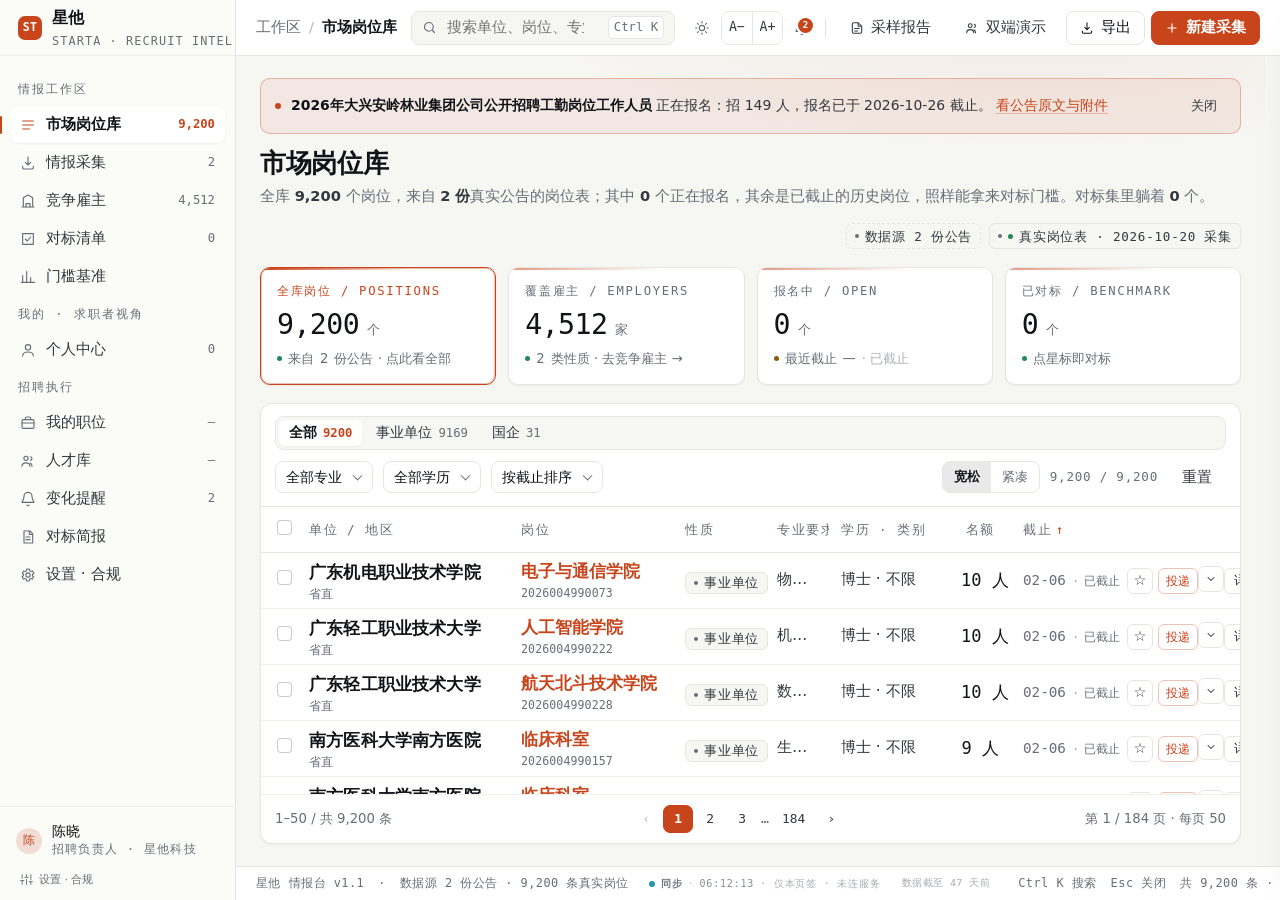
==== commit 5e3386a9: "feat(live): 三端实时数据层（真时钟/真倒计时/跨页签同步/SSE 服务与运营大屏）；报告 / 为单文件版、/report/ 多文件版+assets" ====
--- a/app/index.html
+++ b/app/index.html
@@ -7,6 +7,7 @@
 <link rel="icon" href="data:image/svg+xml,%3Csvg%20xmlns='http://www.w3.org/2000/svg'%20viewBox='0%200%2032%2032'%3E%3Crect%20width='32'%20height='32'%20rx='8'%20fill='%23c2410c'/%3E%3Ctext%20x='16'%20y='22'%20font-family='sans-serif'%20font-size='15'%20font-weight='700'%20fill='white'%20text-anchor='middle'%3EST%3C/text%3E%3C/svg%3E">
 <link rel="stylesheet" href="assets/styles.css">
 <link rel="stylesheet" href="assets/hr.css">
+<link rel="stylesheet" href="assets/live.css">
 </head>
 <body>
 <div class="app">
@@ -67,7 +68,7 @@
         <svg width="16" height="16" viewBox="0 0 24 24" fill="none" stroke="currentColor" stroke-width="1.7" stroke-linecap="round" stroke-linejoin="round"><path d="M18 8a6 6 0 1 0-12 0c0 7-3 7-3 9h18c0-2-3-2-3-9"/><path d="M10.3 21a2 2 0 0 0 3.4 0"/></svg>
       </button>
       <span class="divider"></span>
-      <a class="btn ghost report-link" href="https://mikuascendlog.com/position-strata/" target="_blank" rel="noopener" title="看线上采样报告">
+      <a class="btn ghost report-link" href="https://mikuascendlog.com/position-starta/" target="_blank" rel="noopener" title="看线上采样报告">
         <svg width="14" height="14" viewBox="0 0 24 24" fill="none" stroke="currentColor" stroke-width="1.8" stroke-linecap="round" stroke-linejoin="round"><path d="M14 3H6a2 2 0 0 0-2 2v14a2 2 0 0 0 2 2h12a2 2 0 0 0 2-2V9z"/><path d="M14 3v6h6"/><path d="M8 13h8M8 17h5"/></svg>
         <span class="rl-full">采样报告</span>
       </a>
@@ -101,7 +102,7 @@
       <section class="kpis" aria-label="关键指标（可点，点了就筛）">
         <div class="kpi" role="button" tabindex="0" data-quick="all" aria-pressed="true" aria-label="全部岗位"><div class="lb">全库岗位 / POSITIONS</div><div class="v num"><span id="kpiOpen">9,200</span><i>个</i></div><div class="ft"><span class="dot"></span>来自 <span id="kpiWeekNew">2</span> 份公告 · 点此看全部</div></div>
         <div class="kpi" role="button" tabindex="0" data-goview="units" aria-label="覆盖雇主，跳转竞争雇主"><div class="lb">覆盖雇主 / EMPLOYERS</div><div class="v num"><span id="kpiUnits">4,512</span><i>家</i></div><div class="ft"><span class="dot"></span><span id="kpiTypes">2</span> 类性质 · 去竞争雇主 →</div></div>
-        <div class="kpi" role="button" tabindex="0" data-quick="open" aria-pressed="false" aria-label="只看正在报名的岗位"><div class="lb">报名中 / OPEN</div><div class="v num"><span id="kpiUrgent">31</span><i>个</i></div><div class="ft"><span class="dot warn"></span>最近截止 <span id="kpiEarliest">10-26</span> · 点此只筛这些</div></div>
+        <div class="kpi" role="button" tabindex="0" data-quick="open" aria-pressed="false" aria-label="只看正在报名的岗位"><div class="lb">报名中 / OPEN</div><div class="v num"><span id="kpiUrgent">31</span><i>个</i></div><div class="ft"><span class="dot warn"></span>最近截止 <span id="kpiEarliest">10-26</span><span id="kpiCd" class="live-cd"></span></div></div>
         <div class="kpi" role="button" tabindex="0" data-quick="saved" aria-pressed="false" aria-label="只看已对标的岗位"><div class="lb">已对标 / BENCHMARK</div><div class="v num"><span id="kpiSaved">0</span><i>个</i></div><div class="ft"><span class="dot"></span>点星标即对标</div></div>
       </section>
 
@@ -316,7 +317,9 @@
     <span>星他 情报台 v1.1</span>
     <span class="hideSm">·</span>
     <span id="statusMeta">数据源 2 份公告 · 9,200 条真实岗位</span>
-    <a class="report-link-sm" href="https://mikuascendlog.com/position-strata/" target="_blank" rel="noopener">采样报告 ↗</a>
+    <span id="livePill" class="live-pill live-pill--sm" role="status" aria-live="polite"></span>
+    <span id="liveAsOf" class="live-asof hideSm"></span>
+    <a class="report-link-sm" href="https://mikuascendlog.com/position-starta/" target="_blank" rel="noopener">采样报告 ↗</a>
     <a class="report-link-sm" id="dualLinkSm" href="双端/index.html" target="_blank" rel="noopener">双端 ↗</a>
     <span class="sp"></span>
     <span class="hideSm">Ctrl K 搜索</span>
@@ -385,5 +388,7 @@
 <script src="assets/hr-market.js"></script>
 <script src="assets/hr-views-a.js"></script>
 <script src="assets/hr-views-b.js"></script>
+<script src="assets/live.js"></script>
+<script src="assets/live-boot.js"></script>
 </body>
 </html>
--- a/app/assets/live.css
+++ b/app/assets/live.css
@@ -0,0 +1,150 @@
+/* =====================================================================
+   星他 STARTA · 实时数据层 样式 Live v1.0
+   ---------------------------------------------------------------------
+   不绑定配色：一切颜色继承 currentColor，只在“状态点/增量标签”上用固定
+   语义色。这样同一套组件能同时活在工作台的浅色纸面、双端的米白、报告
+   的深色版面上，不需要各自覆写。
+   ===================================================================== */
+
+/* ---------- 状态胶囊 ---------- */
+.live-pill {
+  display: inline-flex;
+  align-items: center;
+  gap: 6px;
+  font-family: var(--mono, ui-monospace, SFMono-Regular, Menlo, monospace);
+  font-size: 10px;
+  font-weight: 500;
+  line-height: 1;
+  letter-spacing: .08em;
+  color: inherit;
+  opacity: .92;
+  white-space: nowrap;
+  cursor: default;
+  user-select: none;
+}
+.live-pill:hover { opacity: 1; }
+
+.live-pill .live-dot {
+  width: 6px;
+  height: 6px;
+  border-radius: 50%;
+  flex: 0 0 auto;
+  background: #9ca3af;
+  transition: background .3s ease;
+}
+
+.live-pill .live-state { font-weight: 700; letter-spacing: .1em; }
+.live-pill .live-sep { opacity: .4; margin: 0 -1px; }
+.live-pill .live-clock { font-variant-numeric: tabular-nums; opacity: .85; }
+.live-pill .live-meta { opacity: .62; }
+
+/* 各状态：点色 + 呼吸动画（只对真连接呼吸） */
+.live-pill.is-live .live-dot { background: #12a150; }
+.live-pill.is-live .live-dot::after {
+  content: "";
+  position: absolute;
+  inset: -3px;
+  border-radius: 50%;
+  border: 1px solid rgba(18, 161, 80, .55);
+  animation: livePing 1.8s cubic-bezier(.2, .6, .35, 1) infinite;
+}
+.live-pill .live-dot { position: relative; }
+.live-pill.is-connecting .live-dot,
+.live-pill.is-reconnecting .live-dot { background: #e08a00; animation: liveBlink 1s steps(2, start) infinite; }
+.live-pill.is-sync .live-dot { background: #0e8fa3; }
+.live-pill.is-snapshot .live-dot { background: #9ca3af; }
+.live-pill.is-reconnecting .live-state { opacity: .75; }
+
+@keyframes livePing {
+  0% { transform: scale(.7); opacity: .9; }
+  70% { transform: scale(1.9); opacity: 0; }
+  100% { transform: scale(1.9); opacity: 0; }
+}
+@keyframes liveBlink { to { opacity: .3; } }
+
+/* 若宿主支持 color-mix，再补一层极淡的底，不破坏任何主题 */
+@supports (color: color-mix(in srgb, currentColor 10%, transparent)) {
+  .live-pill { padding: 3px 7px 3px 6px; border-radius: 999px; }
+  .live-pill:hover { background: color-mix(in srgb, currentColor 6%, transparent); }
+  .live-pill.is-live { background: color-mix(in srgb, #12a150 9%, transparent); }
+}
+
+/* ---------- 数字 ---------- */
+.live-num { font-variant-numeric: tabular-nums; }
+.live-bump { animation: liveBump .5s cubic-bezier(.2, .7, .3, 1); }
+@keyframes liveBump {
+  0% { opacity: .35; filter: blur(.3px); }
+  100% { opacity: 1; filter: none; }
+}
+
+/* 真实 +N / -N 增量标签（由 Live.delta 生成） */
+.live-delta {
+  position: absolute;
+  top: -13px;
+  right: 0;
+  z-index: 5;
+  padding: 1px 5px;
+  border-radius: 999px;
+  font-family: var(--mono, ui-monospace, monospace);
+  font-size: 9px;
+  font-weight: 700;
+  line-height: 1.5;
+  letter-spacing: .04em;
+  color: #fff;
+  pointer-events: none;
+  animation: liveDelta 1.6s cubic-bezier(.2, .7, .3, 1) forwards;
+}
+.live-delta.up { background: #12a150; }
+.live-delta.down { background: #c2410c; }
+@keyframes liveDelta {
+  0% { opacity: 0; transform: translateY(4px) scale(.9); }
+  18% { opacity: 1; transform: translateY(0) scale(1); }
+  72% { opacity: 1; transform: translateY(-1px); }
+  100% { opacity: 0; transform: translateY(-7px); }
+}
+
+/* ---------- 倒计时 / 相对时间 ---------- */
+.live-cd, .live-ago { font-variant-numeric: tabular-nums; }
+.live-cd.is-hot { font-weight: 700; }
+.live-cd.is-over, .live-ago.is-over { opacity: .55; }
+
+/* 给报告深色版面用的一点统一微调（仍不写颜色，只写字距） */
+.live-strip {
+  display: inline-flex;
+  align-items: center;
+  gap: 8px;
+  flex-wrap: wrap;
+}
+.live-strip .live-ago { font-family: var(--mono, ui-monospace, monospace); font-size: 10px; letter-spacing: .06em; opacity: .7; }
+
+/* 尊重系统的“减少动态效果” */
+@media (prefers-reduced-motion: reduce) {
+  .live-pill .live-dot::after { animation: none; opacity: 0; }
+  .live-bump { animation: none; }
+  .live-delta { display: none; }
+  .live-pill .live-dot { animation: none !important; }
+}
+
+/* ---------- 紧凑变体：状态栏 / 报告页眉 ---------- */
+.live-pill--sm { font-size: 9.5px; letter-spacing: .06em; gap: 5px; }
+.live-pill--sm .live-dot { width: 5px; height: 5px; }
+.live-asof {
+  font-family: var(--mono, ui-monospace, SFMono-Regular, Menlo, monospace);
+  font-size: 9.5px;
+  letter-spacing: .06em;
+  white-space: nowrap;
+  opacity: .58;
+}
+.live-pill.live-flash,
+.live-pill.live-flash-warn { animation: liveFlash .9s ease; }
+@keyframes liveFlash {
+  0% { opacity: .35; }
+  40% { opacity: 1; }
+  70% { opacity: .55; }
+  100% { opacity: .92; }
+}
+/* 数字滚动时轻微提亮，让“变化”被看见但不抢注意力 */
+.live-num.live-bump, .live-cd.live-bump { will-change: contents; }
+
+/* 报告页眉：窄屏时统计口径让位给标题与实时状态（pill / 数据截至 / 倒计时仍在） */
+@media (max-width:1280px){.bar .r .stat-k{display:none}}
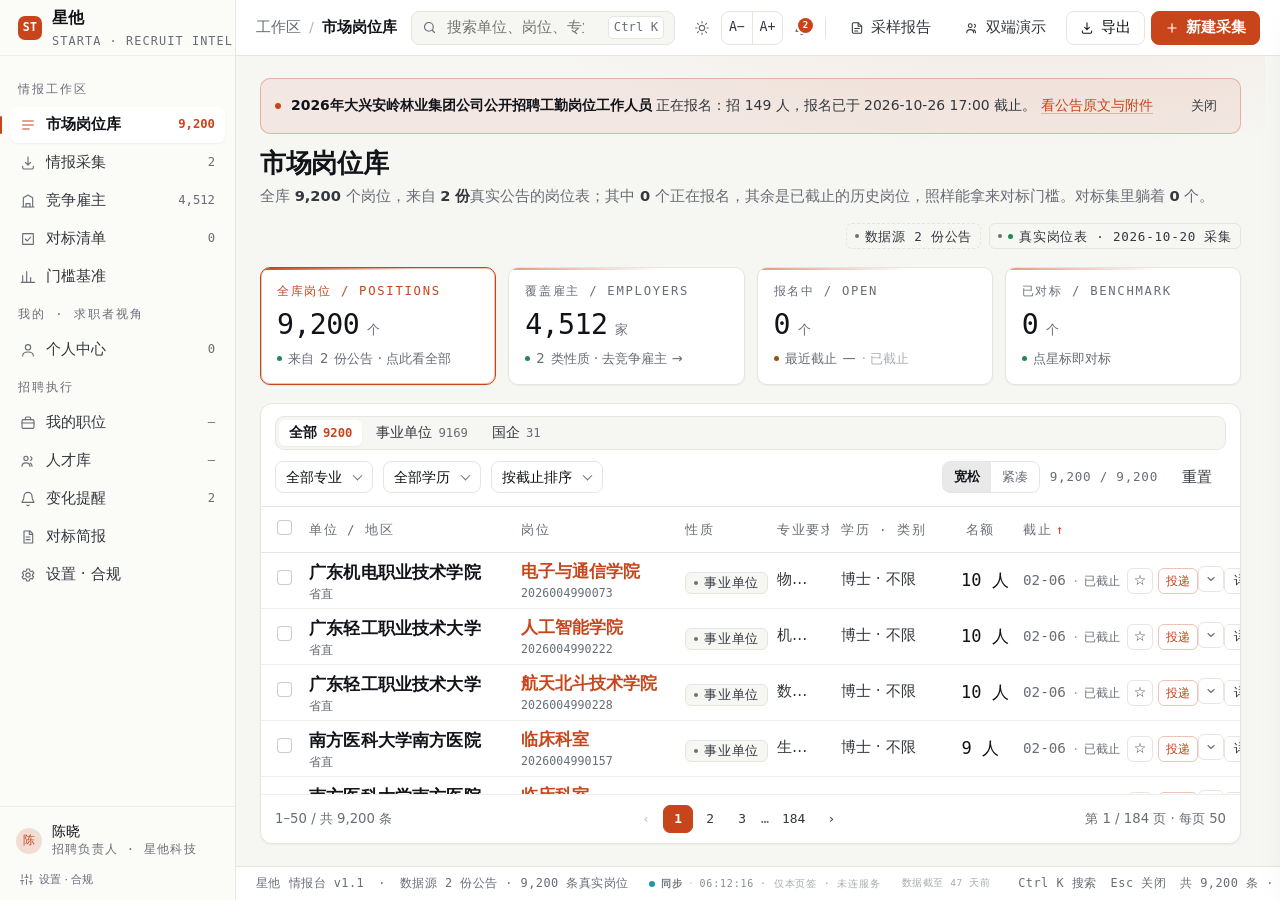
==== commit 72227dfd: "fix(all): 全面修补剩余缺陷并全量同步构建产物 工作台 - 竞争雇主数字页码点击无响应（data-page 与 data-upage 不一致） - 对标清单分页、KPI 数字千分位、截止时间取" ====
--- a/app/index.html
+++ b/app/index.html
@@ -5,9 +5,9 @@
 <meta name="viewport" content="width=device-width, initial-scale=1">
 <title>星他 · 招聘情报台</title>
 <link rel="icon" href="data:image/svg+xml,%3Csvg%20xmlns='http://www.w3.org/2000/svg'%20viewBox='0%200%2032%2032'%3E%3Crect%20width='32'%20height='32'%20rx='8'%20fill='%23c2410c'/%3E%3Ctext%20x='16'%20y='22'%20font-family='sans-serif'%20font-size='15'%20font-weight='700'%20fill='white'%20text-anchor='middle'%3EST%3C/text%3E%3C/svg%3E">
-<link rel="stylesheet" href="assets/styles.css">
-<link rel="stylesheet" href="assets/hr.css">
-<link rel="stylesheet" href="assets/live.css">
+<link rel="stylesheet" href="assets/styles.css?v=20261021">
+<link rel="stylesheet" href="assets/hr.css?v=20261021">
+<link rel="stylesheet" href="assets/live.css?v=20261021">
 </head>
 <body>
 <div class="app">
@@ -231,6 +231,7 @@
       <div class="funnel" id="mfunnel" role="group" aria-label="按研判阶段筛选" hidden></div>
       <div class="panel">
         <div class="tablewrap"><div class="table m"><div class="thead" id="mhead"></div><div class="rows" id="mrows"></div></div></div>
+        <div class="pager" id="mpager"></div>
       </div>
     </div>
 
@@ -378,17 +379,17 @@
 <div class="toast" id="toast" role="status" aria-live="polite"></div>
 <div class="print-only" id="printSheet" aria-hidden="true"></div>
 
-<script src="assets/jobs.data.js"></script>
-<script src="assets/notices.data.js"></script>
-<script src="assets/collect.data.js"></script>
-<script src="assets/data.js"></script>
-<script src="assets/app.js"></script>
-<script src="assets/me.js"></script>
-<script src="assets/hr-core.js"></script>
-<script src="assets/hr-market.js"></script>
-<script src="assets/hr-views-a.js"></script>
-<script src="assets/hr-views-b.js"></script>
-<script src="assets/live.js"></script>
-<script src="assets/live-boot.js"></script>
+<script src="assets/jobs.data.js?v=20261021"></script>
+<script src="assets/notices.data.js?v=20261021"></script>
+<script src="assets/collect.data.js?v=20261021"></script>
+<script src="assets/data.js?v=20261021"></script>
+<script src="assets/app.js?v=20261021"></script>
+<script src="assets/me.js?v=20261021"></script>
+<script src="assets/hr-core.js?v=20261021"></script>
+<script src="assets/hr-market.js?v=20261021"></script>
+<script src="assets/hr-views-a.js?v=20261021"></script>
+<script src="assets/hr-views-b.js?v=20261021"></script>
+<script src="assets/live.js?v=20261021"></script>
+<script src="assets/live-boot.js?v=20261021"></script>
 </body>
 </html>
--- a/app/assets/styles.css
+++ b/app/assets/styles.css
@@ -1197,8 +1197,35 @@
 .pg-btn{transition:background .12s,border-color .12s,color .12s}
 .pg-btn:active:not([disabled]){transform:translateY(1px)}
 .meter i{transition:width .4s cubic-bezier(.22,.61,.36,1),opacity .2s}
-/* 抽屉常驻合成层，开合走 compositor，不吃主线程；关闭后保留成本可控 */
-#drawer{will-change:transform}
+/* 抽屉只在打开期间占用合成层，关闭后立即释放 */
+#drawer.on{will-change:transform}
+
+/* ---------- 5.5 color-mix 回退：Safari < 16.2 / 旧 Chromium ----------
+   旧引擎不支持 color-mix 会把整条声明丢弃（背景/边框变透明）。
+   这里用实色变量兜底关键表面；纯装饰差异，不影响任何功能。 */
+@supports not (color: color-mix(in srgb, red, blue)){
+  .navi a:hover{background:var(--line2)}
+  .icobtn:hover,.btn:hover,.btn.ghost:hover,.chip:hover,.citem:hover,.me-app:hover,
+  .dbtn[aria-pressed="true"],.pg-btn:hover:not([disabled]){background:var(--line2)}
+  tbody tr:hover,.table .row:hover,.mini tbody tr:hover td,.mini thead th,
+  .ci-table tbody tr:hover,.expbtn:hover{background:var(--line2)}
+  tr.exp > td{background:var(--accent-soft)}
+  .user .av{background:var(--accent-soft)}
+  .btn:hover,.expbtn[aria-expanded="true"],.urlin:focus{border-color:var(--line)}
+  .btn.primary:hover{background:var(--accent)}
+  .ucard{background:var(--panel);border-color:var(--line)}
+  .ucard:hover{background:var(--panel);border-color:var(--accent-line)}
+  .bar-fill{background:var(--accent)}
+  .ex{border-left-color:var(--accent-line)}
+  .stpill[data-st],.c-unit .st[data-st]{border-color:var(--line)}
+  .dwbtn.done,#dwApply.done,.ci-badge.open,.callout.ok,.score.ok,.applybtn.done{border-color:var(--line);background:var(--line2)}
+  .score.low,.hotline{border-color:var(--line);background:var(--line2)}
+  .molist,.density .dbtn{border-color:var(--line)}
+  html[data-theme="dark"] .bar-row::before{background:var(--line2)}
+  @media (max-width:680px){
+    tbody tr[data-i],.table .row{background:var(--panel)}
+  }
+}
 
 /* ---------- 5. 粗指针（触控）目标 ≥36px，不撑破 rail ---------- */
 @media (pointer:coarse){
@@ -1213,6 +1240,14 @@
 /* ---------- 6. 打印与「减弱动效」全局降级 ---------- */
 @media print{
   .page:not([hidden]){animation:none!important}
+  /* 普通 Ctrl+P：侧栏/顶栏/状态栏/提示条/浮层都不打印，只留正文 */
+  .rail,.topbar,.statusbar,.banner,.live-pill,#livePill,.toast,#toast,#drawer,#scrim,
+  .hbell,.hrmodal-scrim,.hrmodal,.hr-usermenu,.hr-footlink{display:none!important}
+  .app{display:block;height:auto}
+  .app > .rail,.app > .topbar,.app > .statusbar{display:none!important}
+  .app > .main{display:block;height:auto;overflow:visible}
+  .main .page[hidden]{display:none!important}
+  body{background:#fff}
 }
 @media (prefers-reduced-motion:reduce){
   *,*::before,*::after{
--- a/app/assets/hr.css
+++ b/app/assets/hr.css
@@ -415,3 +415,13 @@
   .hrpanel .panel-hd{flex-wrap:wrap;row-gap:2px}
   .hrpanel .panel-hd > b{flex:1 1 100%}
 }
+
+/* ---------- v1.2 · 窄屏弹窗/表单不溢出（720px 固定宽在手机上会顶出屏幕） ---------- */
+@media (max-width: 560px) {
+  .hrmodal { padding: 12px; }
+  .hrmodal-box, .hrmodal-box.wide { width: 100%; max-width: 100%; max-height: calc(100dvh - 24px); }
+  .hrmodal-bd { overflow: auto; }
+  .hrmodal-ft { flex-wrap: wrap; }
+  .hrmodal-ft .btn { min-height: 44px; }
+  .hrform-row, .hrform-row.three { grid-template-columns: 1fr; }
+}
